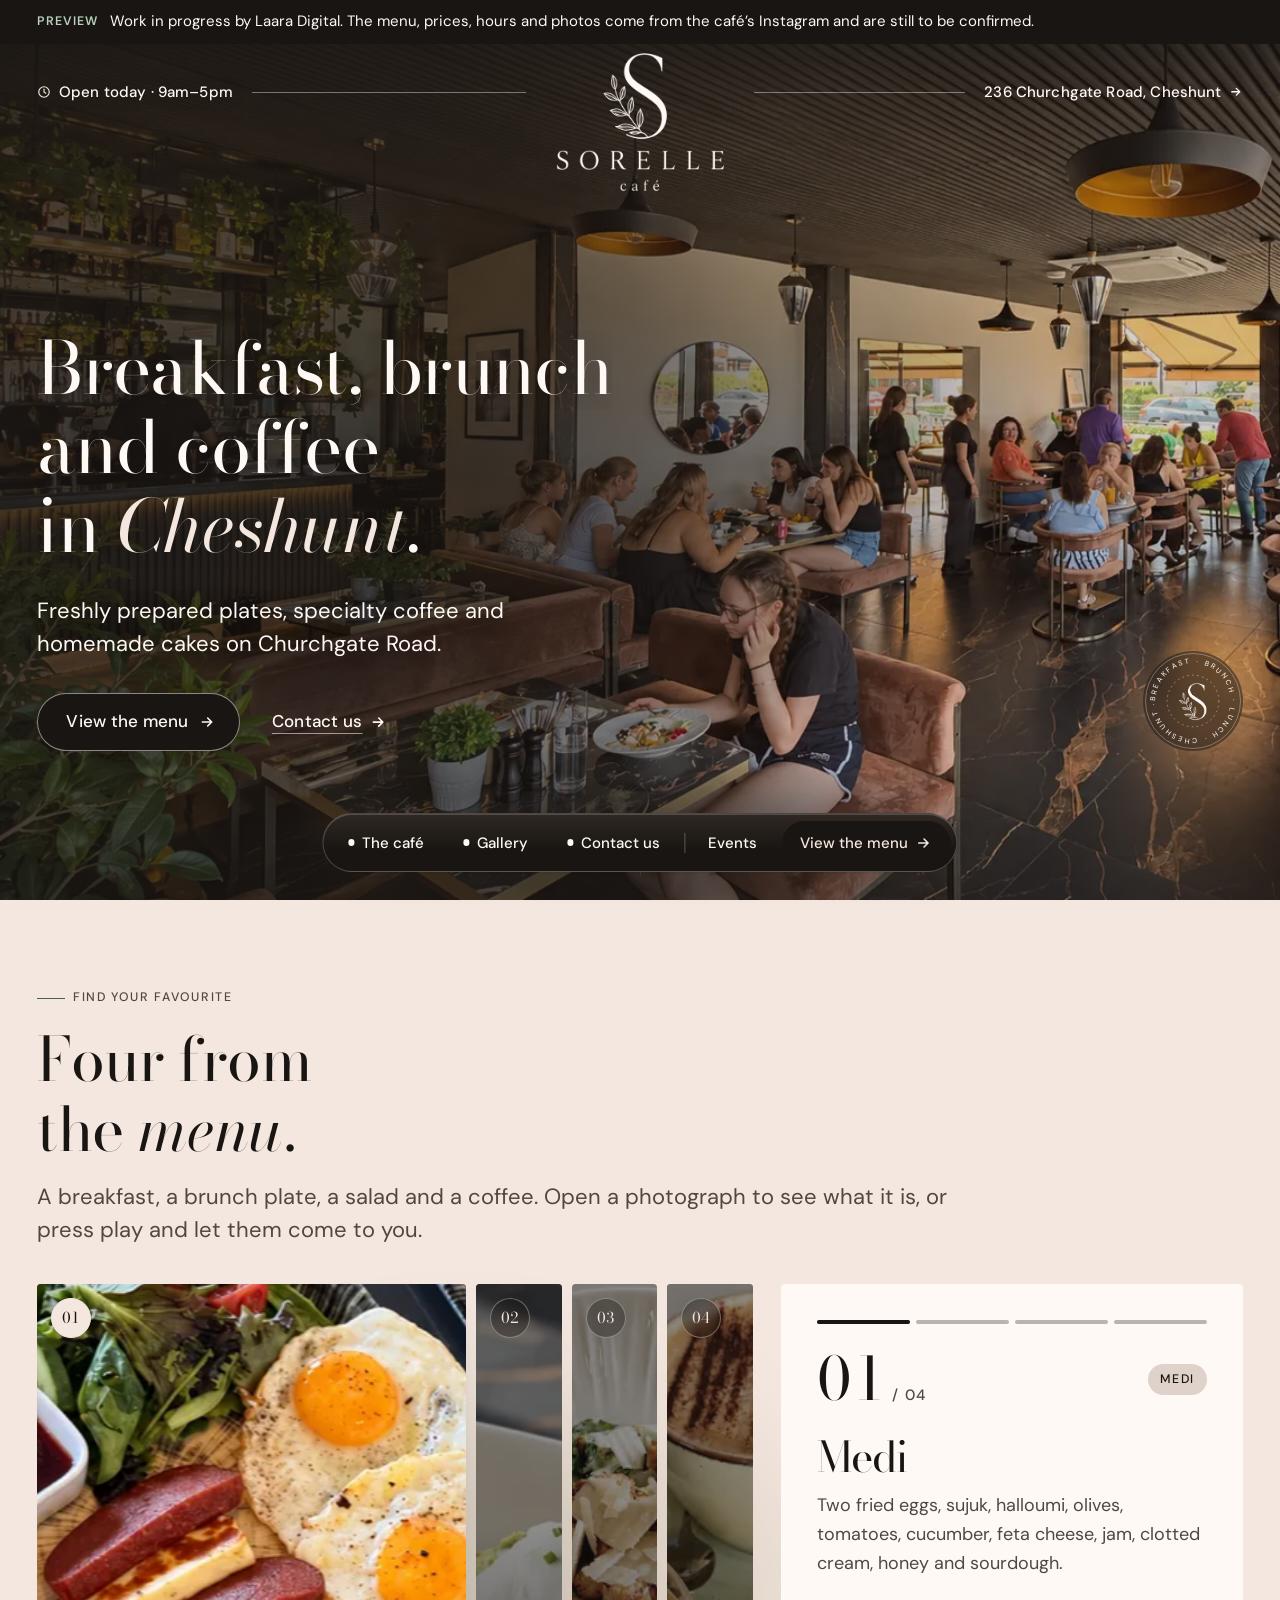
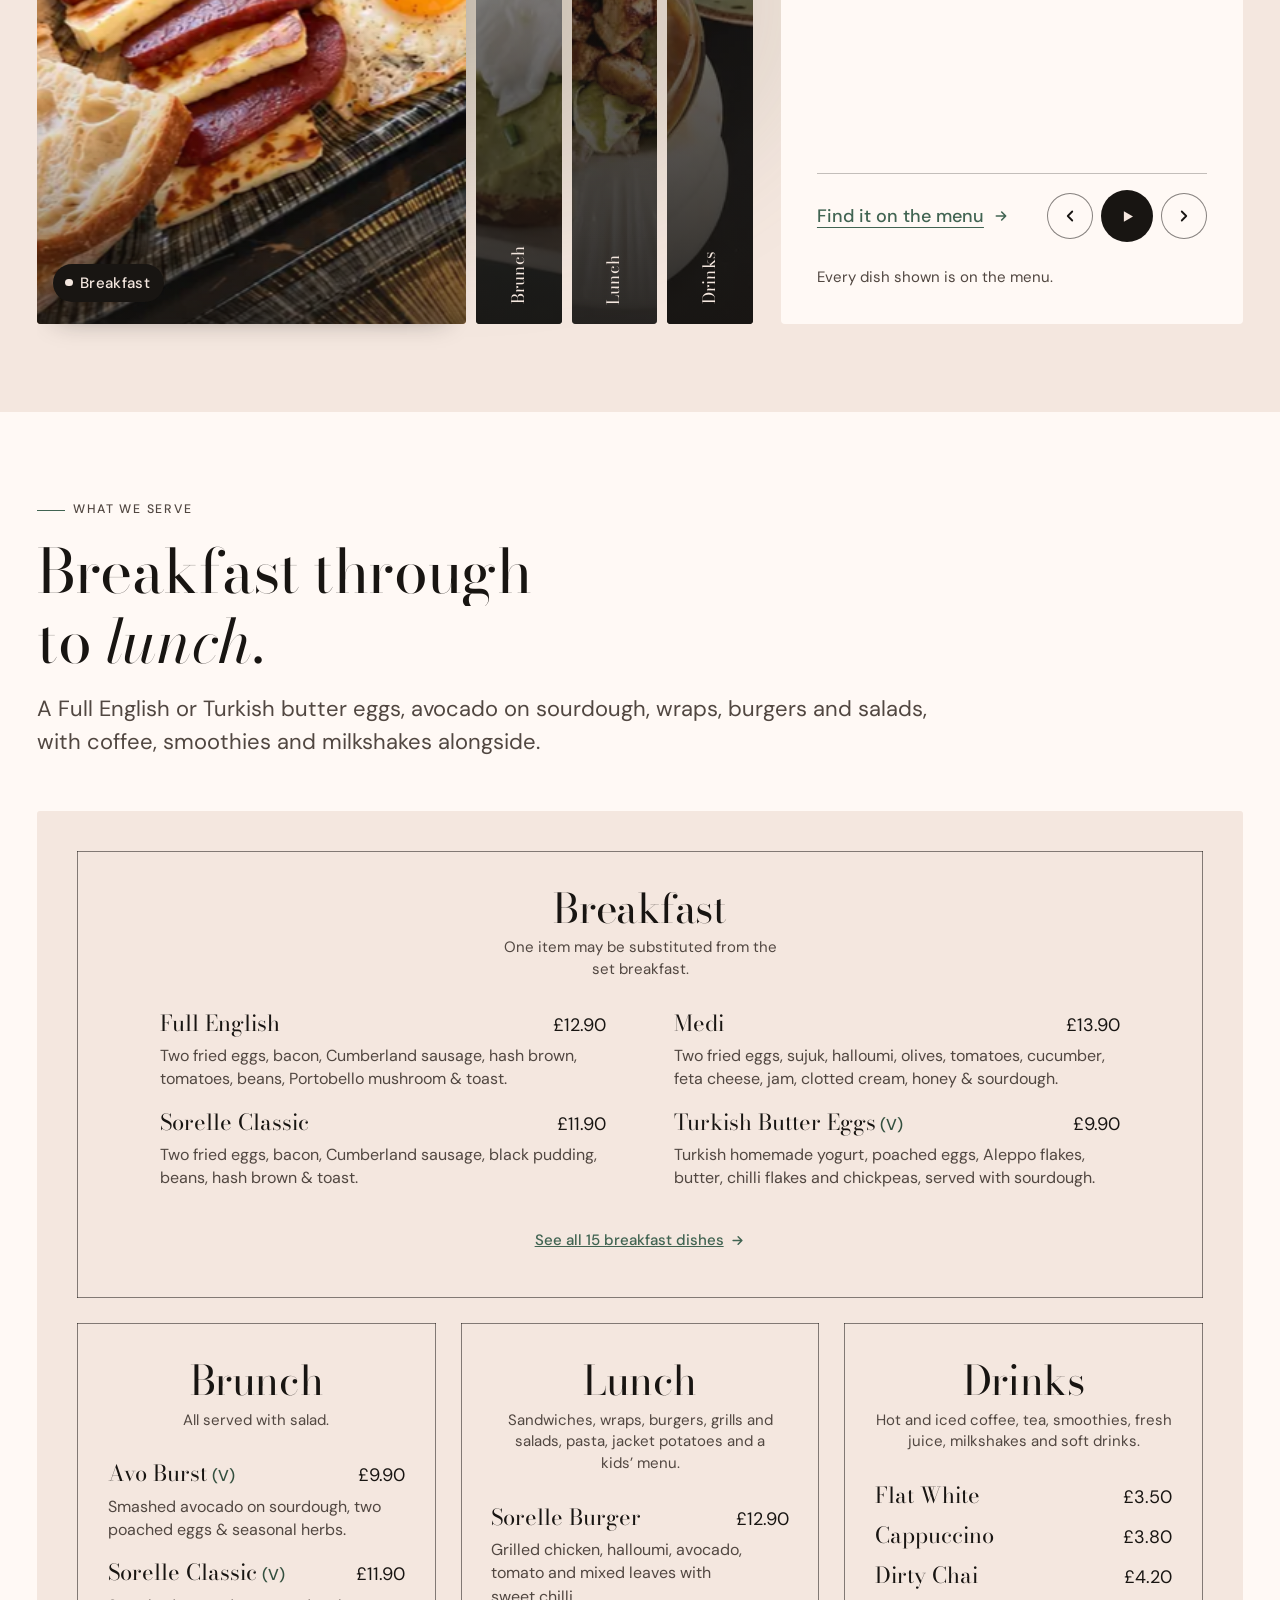
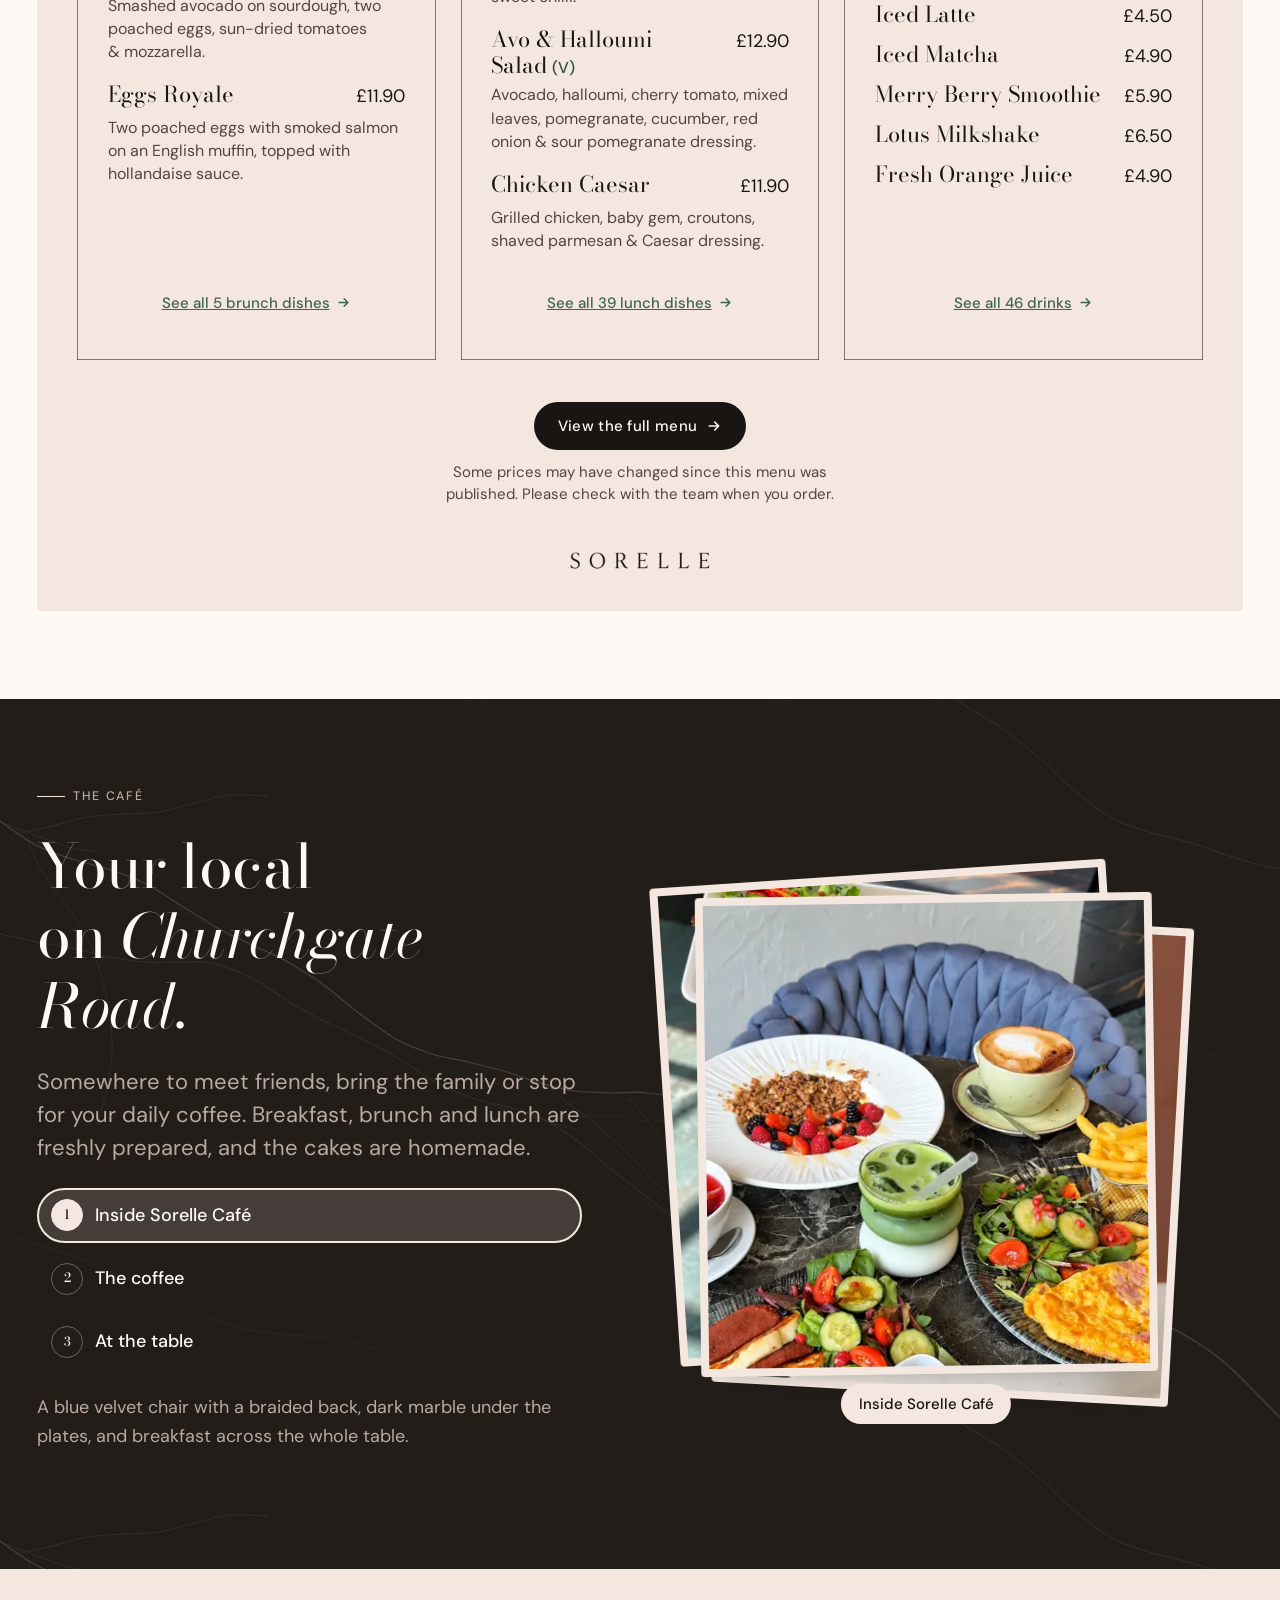
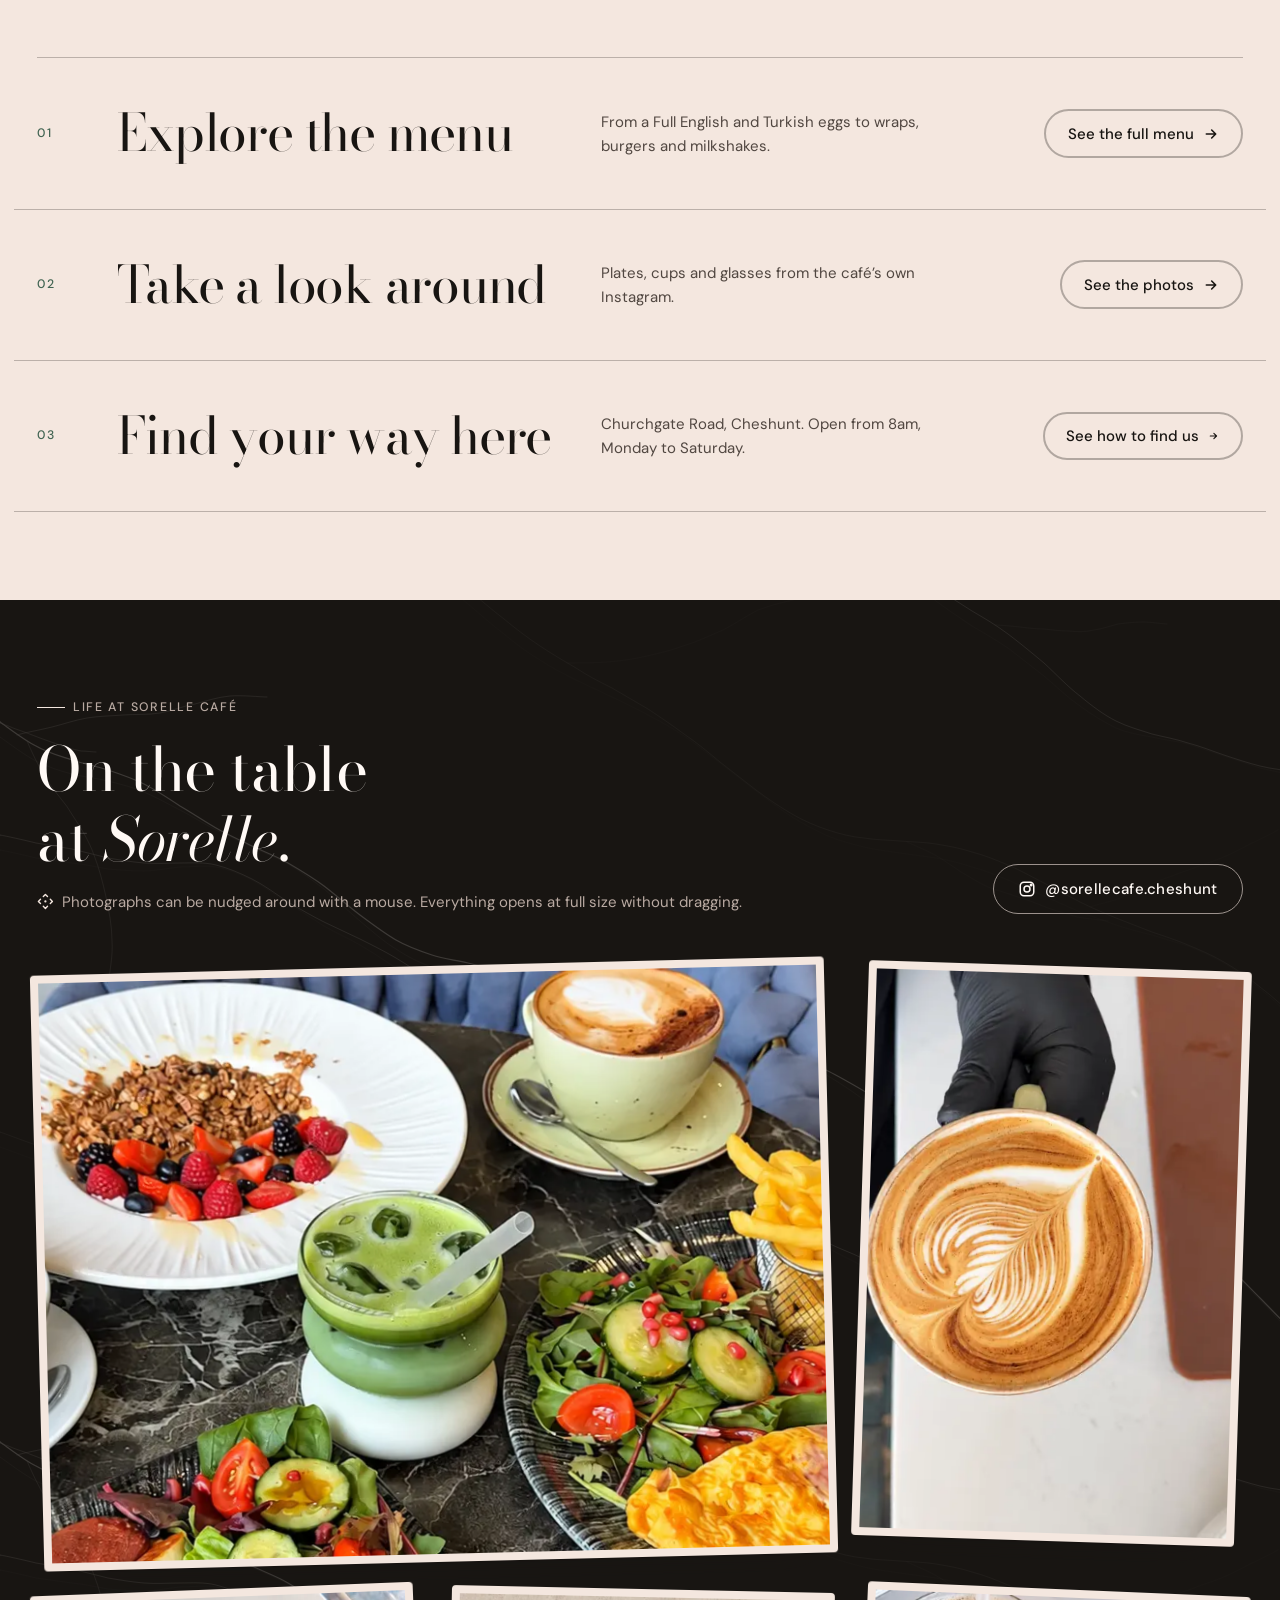
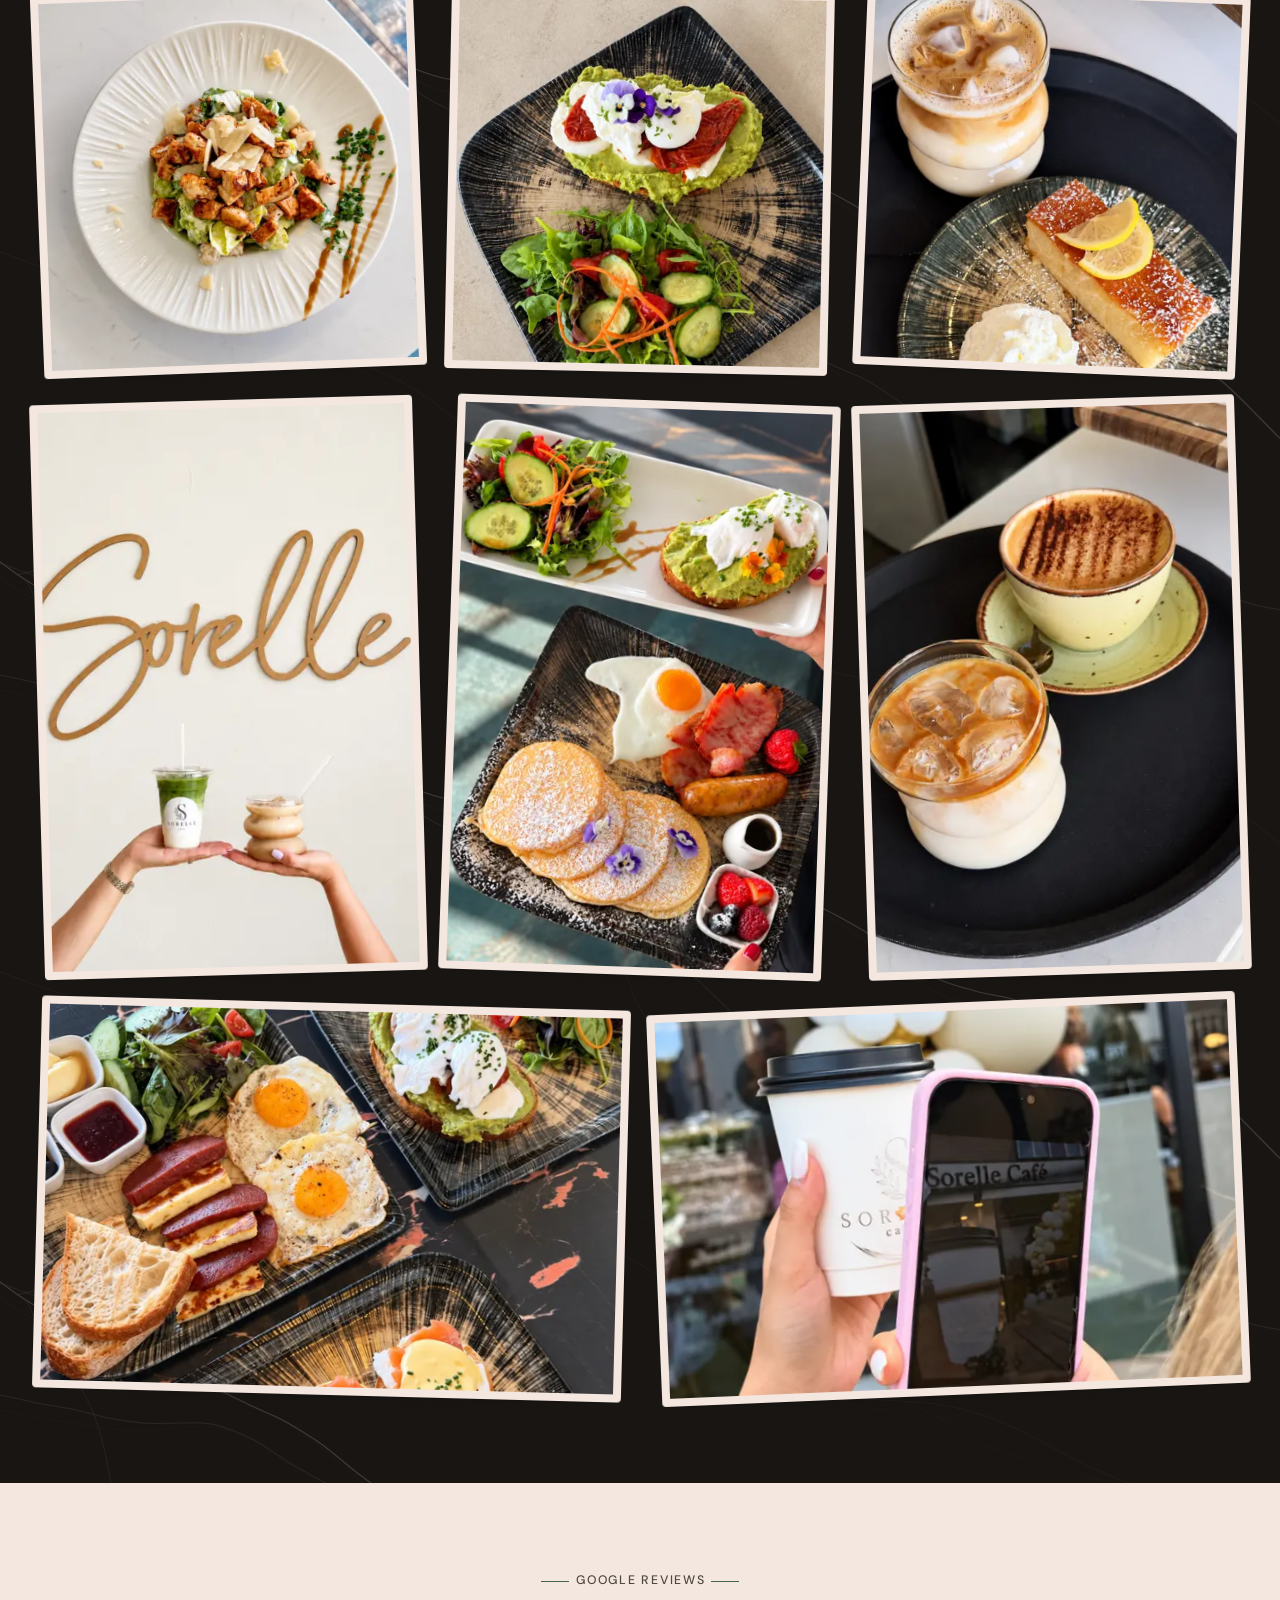
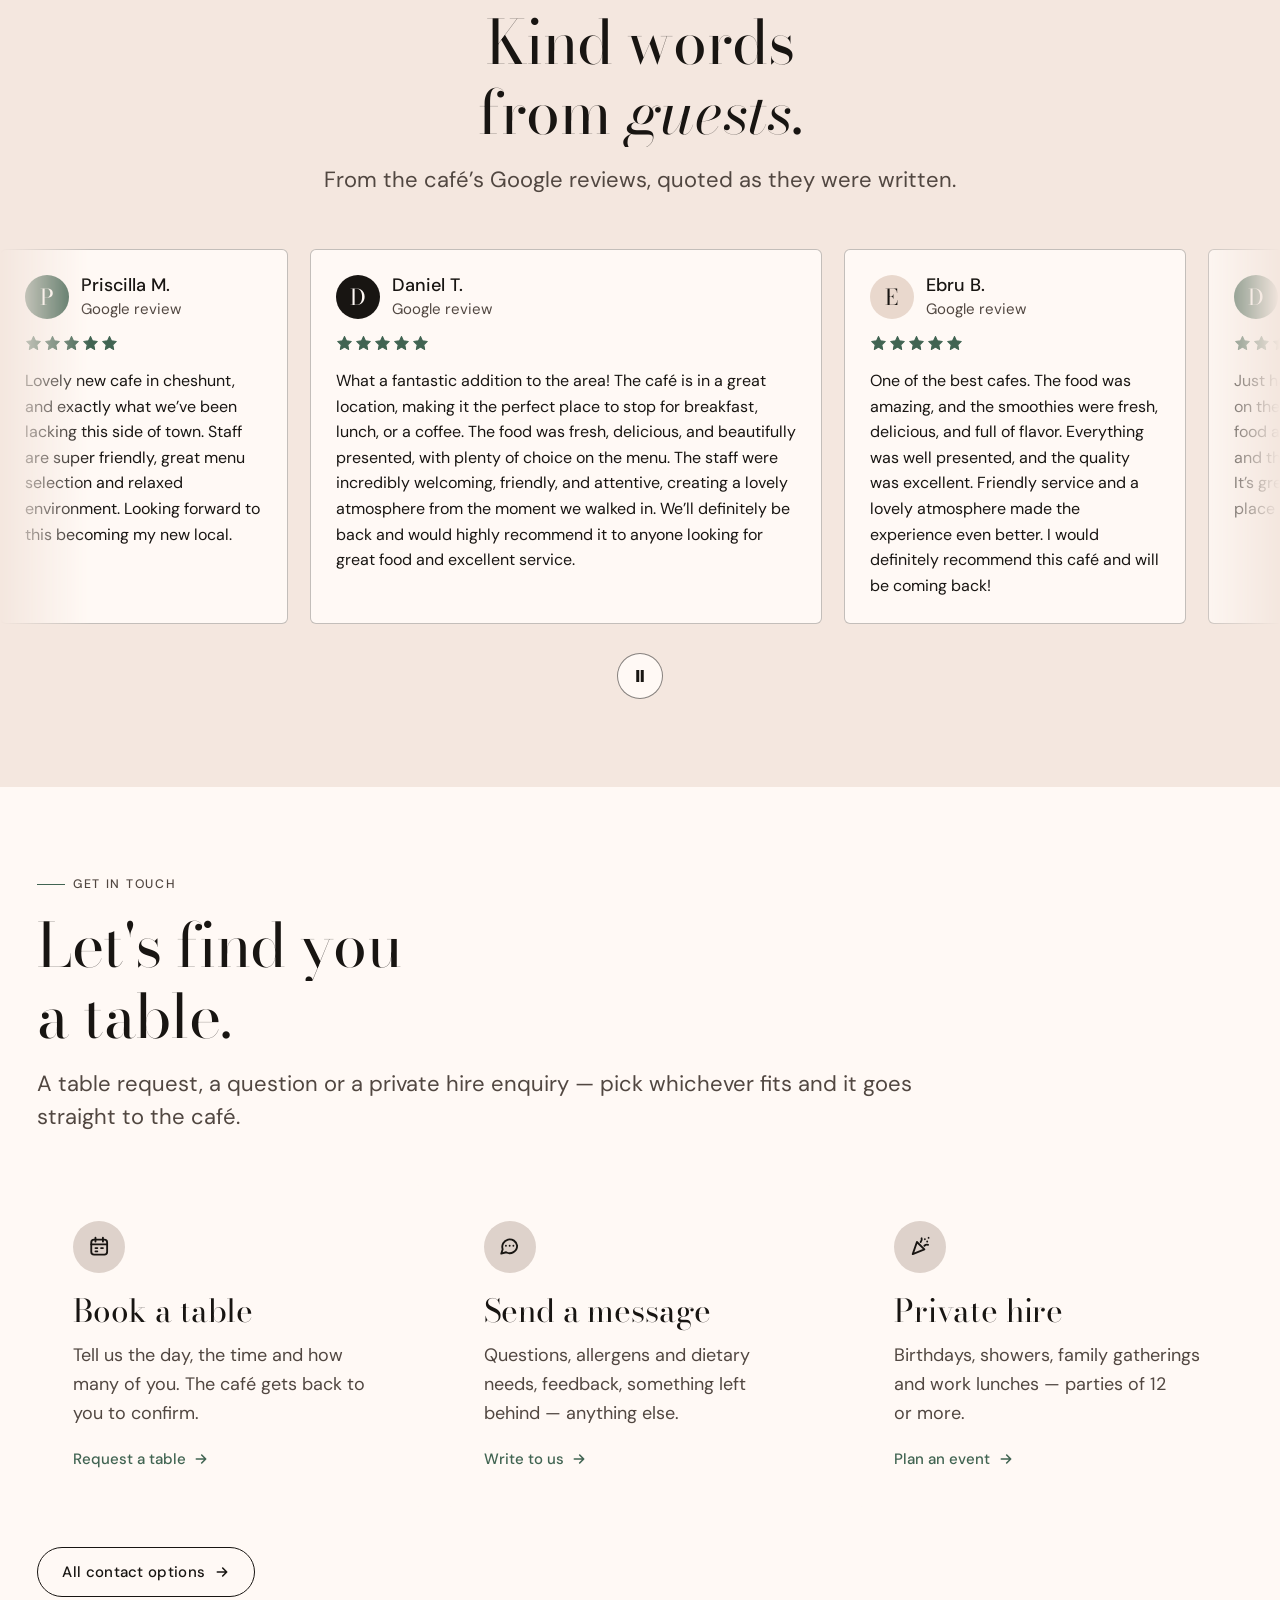
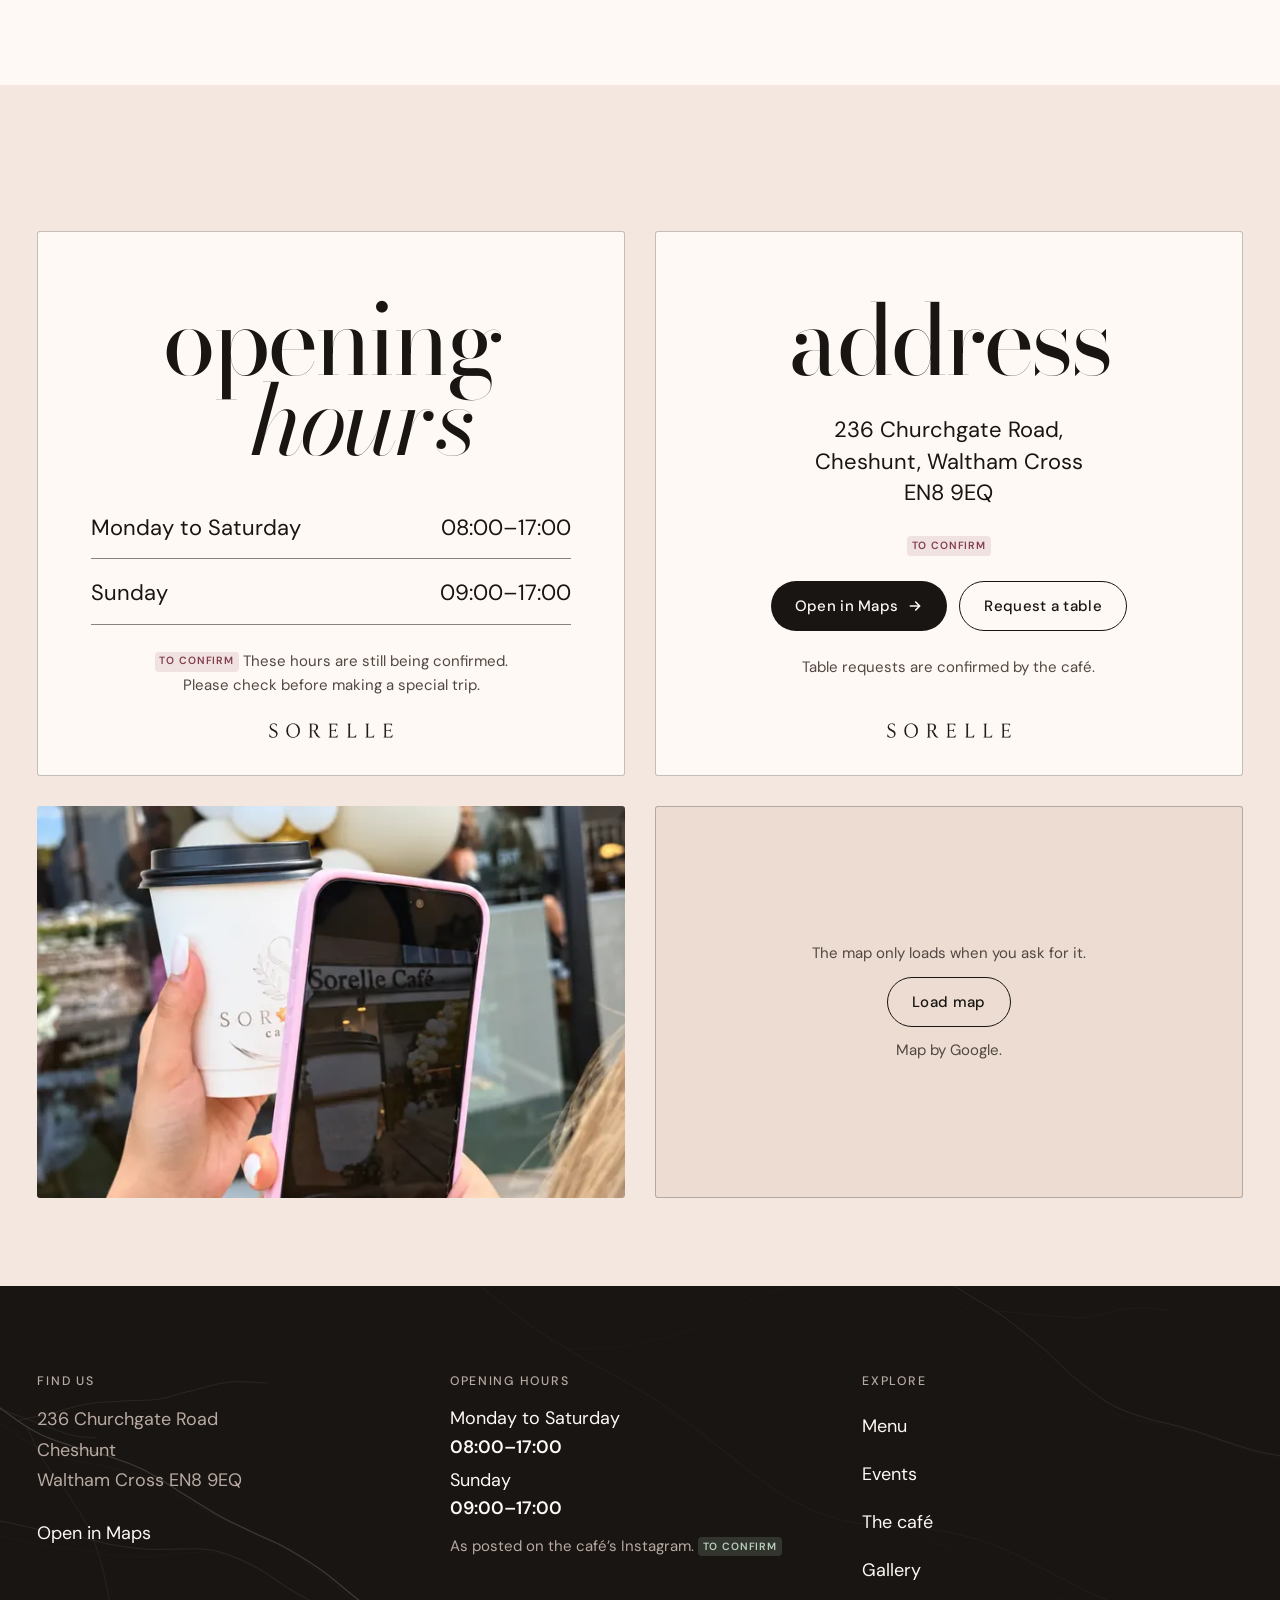
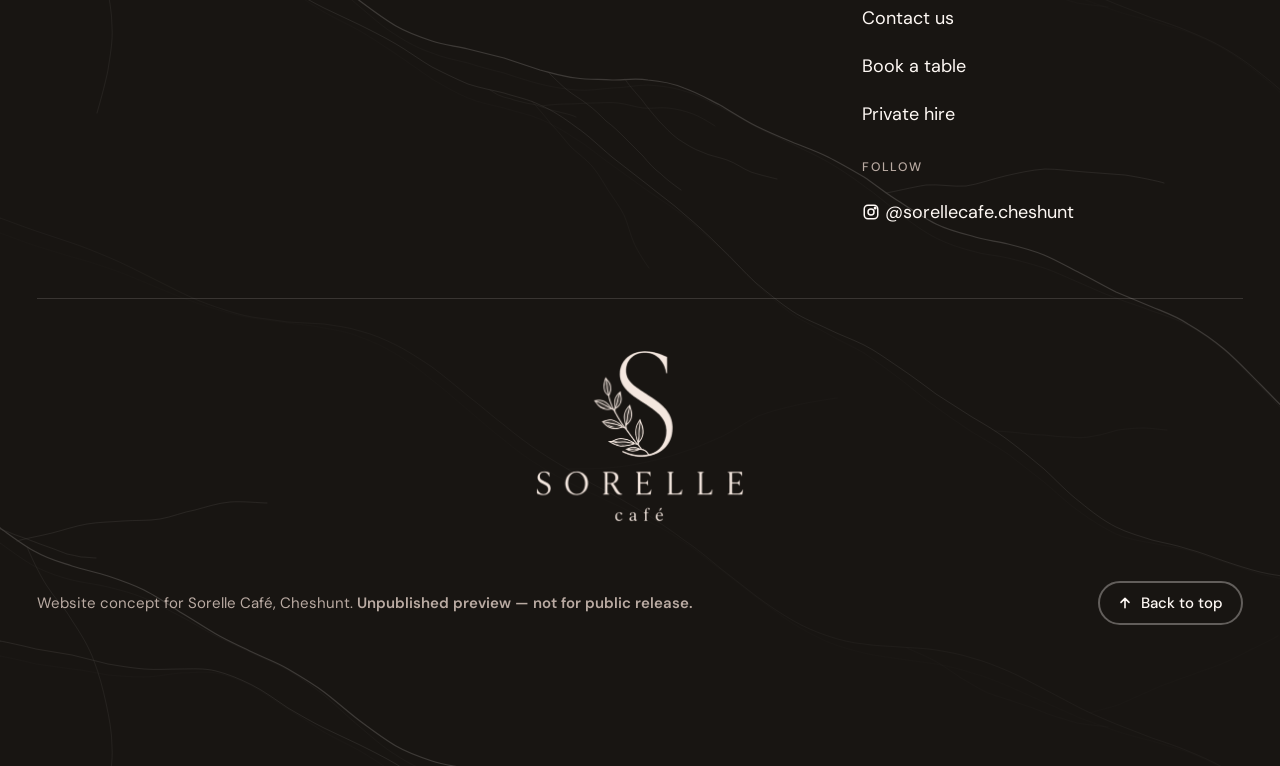
==== index.html @ 369b70c3 "Sorelle Café preview build Built from Sorellecafe@383b197.  Co-Authored-By: Claude Opus 5.5 <noreply" ====
<!doctype html>
<html lang="en-GB">
<head>
<meta charset="utf-8">
<meta name="viewport" content="width=device-width, initial-scale=1, viewport-fit=cover">
<title>Sorelle Café — breakfast, brunch and coffee in Cheshunt</title>
<meta name="description" content="Sorelle Café on Churchgate Road, Cheshunt: freshly prepared breakfast, brunch and lunch, specialty coffee and homemade cakes. Menu, opening hours and directions.">

<!-- Unpublished client concept. This must be reviewed deliberately before any
     real launch: remove the noindex and set STATUS.isPreview to false. -->
<meta name="robots" content="noindex, nofollow">

<meta property="og:type" content="website">
<meta property="og:site_name" content="Sorelle Café">
<meta property="og:title" content="Sorelle Café — breakfast, brunch and coffee in Cheshunt">
<meta property="og:description" content="Sorelle Café on Churchgate Road, Cheshunt: freshly prepared breakfast, brunch and lunch, specialty coffee and homemade cakes. Menu, opening hours and directions.">
<meta property="og:url" content="https://laaradigital.co.uk/sorellecafe-demo/">
<meta property="og:image" content="https://laaradigital.co.uk/sorellecafe-demo/media/plates-marble-share-1089.jpg">
<meta property="og:image:width" content="1089">
<meta property="og:image:height" content="572">
<meta property="og:image:alt" content="Brunch on a dark marble table, seen from above: smashed avocado on toast with poached eggs, and two fried eggs with sujuk, grilled halloumi and salad.">
<meta name="twitter:card" content="summary_large_image">
<meta name="theme-color" content="#181512">

<link rel="icon" href="favicon.png" type="image/png" sizes="32x32">
<link rel="apple-touch-icon" href="apple-touch-icon.png">

<link rel="preload" as="font" type="font/woff2" href="fonts/bodoni-moda-latin.woff2" crossorigin>
<link rel="preload" as="font" type="font/woff2" href="fonts/dm-sans-latin.woff2" crossorigin>
<link rel="preload" as="image" type="image/webp" media="(min-aspect-ratio: 801/1000)" imagesrcset="media/placeholder-interior-cover-640.webp 640w, media/placeholder-interior-cover-960.webp 960w, media/placeholder-interior-cover-1140.webp 1140w" imagesizes="100vw" fetchpriority="high">
<link rel="preload" as="image" type="image/webp" media="(max-aspect-ratio: 4/5)" imagesrcset="media/placeholder-interior-tall-480.webp 480w, media/placeholder-interior-tall-640.webp 640w" imagesizes="100vw" fetchpriority="high">
<link rel="stylesheet" href="styles/tokens.css">
<link rel="stylesheet" href="styles/base.css">
<link rel="stylesheet" href="styles/components.css">
<link rel="stylesheet" href="styles/sections.css">
<link rel="stylesheet" href="styles/contact.css">
<link rel="stylesheet" href="styles/motion.css">
</head>
<!-- data-header-mode="over" opts this page into the transparent-header-over-
     the-hero treatment. Only the homepage has a dark section at the top, so
     only the homepage sets it; the menu page keeps the solid cream bar. -->
<body data-header-mode="over">
<a class="skip-link" href="#main">Skip to content</a>
<div class="preview-bar">
  <div class="shell">
    <b>Preview</b>
    <p>Work in progress by Laara Digital. The menu, prices, hours and photos come from the café’s Instagram and are still to be confirmed.</p>
  </div>
</div>
<span class="header-sentinel" id="header-sentinel" aria-hidden="true"></span>
<header class="site-header" id="site-header">
  <span class="header-progress" id="header-progress" aria-hidden="true"></span>
  <div class="shell header-bar">
    <div class="header-side header-side-start">
      <p class="header-hours" id="header-hours" data-hours="[[[1,2,3,4,5,6],&quot;8am&quot;,&quot;5pm&quot;],[[0],&quot;9am&quot;,&quot;5pm&quot;]]">
        <svg class="icon-clock" viewBox="0 0 24 24" fill="none" stroke="currentColor" stroke-width="2" stroke-linecap="round" stroke-linejoin="round" aria-hidden="true" width="14" height="14"><circle cx="12" cy="12" r="9"/><path d="M12 7v5l3 2"/></svg><span data-hours-text><span class="hours-lead">Open daily · </span>until 5pm</span>
      </p>
      <span class="header-rule" aria-hidden="true"></span>
    </div>
    <a class="wordmark" href="index.html"><span class="logo logo-full" aria-hidden="true"></span><span class="visually-hidden">Sorelle Café</span></a>
    <div class="header-side header-side-end">
      <span class="header-rule" aria-hidden="true"></span>
      <a class="header-place" href="#visit">
        <span>236 Churchgate Road, Cheshunt</span><svg class="arrow" viewBox="0 0 24 24" fill="none" stroke="currentColor" stroke-width="2.4" stroke-linecap="round" stroke-linejoin="round" aria-hidden="true" width="16" height="16"><path d="M5 12h13M13 6l6 6-6 6"/></svg>
      </a>
      <button class="menu-toggle" type="button" id="menu-toggle"
              aria-expanded="false" aria-controls="nav-panel">
        <span class="bars" aria-hidden="true"><i></i><i></i><i></i></span>
        <span class="label">Explore</span>
      </button>
    </div>
  </div>
</header>

<div class="nav-panel u-dark" id="nav-panel" role="dialog" aria-modal="true"
     aria-label="Site navigation" hidden>
  <div class="nav-panel-head">
    <a class="wordmark" href="index.html"><span class="logo logo-wordmark" aria-hidden="true"></span><span class="visually-hidden">Sorelle Café</span></a>
    <button class="nav-panel-close" type="button" id="nav-close" aria-label="Close navigation">
      <svg viewBox="0 0 24 24" fill="none" stroke="currentColor" stroke-width="2.4" stroke-linecap="round" aria-hidden="true"><path d="M6 6l12 12M18 6L6 18"/></svg>
    </button>
  </div>
  <nav aria-label="Main">
    <div class="nav-panel-links">
        <a href="menu.html">
          Menu<span aria-hidden="true">01</span>
        </a>
        <a href="events.html">
          Events<span aria-hidden="true">02</span>
        </a>
        <a href="#the-cafe" data-nav-section="the-cafe">
          The café<span aria-hidden="true">03</span>
        </a>
        <a href="#gallery" data-nav-section="gallery">
          Gallery<span aria-hidden="true">04</span>
        </a>
        <a href="#contact-us" data-nav-section="contact-us">
          Contact us<span aria-hidden="true">05</span>
        </a>
    </div>
  </nav>
  <div class="nav-panel-foot">
    <div class="row">
      <a class="btn" href="contact.html#book" data-contact-open="book">Book a table</a>
      
      <a class="btn btn-secondary" href="https://www.google.com/maps/search/?api=1&amp;query=Sorelle%20Caf%C3%A9%2C%20236%20Churchgate%20Road%2C%20Cheshunt%2C%20Waltham%20Cross%20EN8%209EQ"
         target="_blank" rel="noopener">Directions</a>
    </div>
    <address>
      236 Churchgate Road<br>
      Cheshunt, Waltham Cross EN8 9EQ
    </address>
  </div>
</div>

<main id="main">
<section class="hero on-dark" id="top" aria-labelledby="hero-title">
  <div class="hero-media">
    <picture class="hero-photo">
      <source media="(max-aspect-ratio: 4/5)" type="image/webp" srcset="media/placeholder-interior-tall-480.webp 480w, media/placeholder-interior-tall-640.webp 640w" sizes="100vw">
      <source media="(max-aspect-ratio: 4/5)" srcset="media/placeholder-interior-tall-480.jpg 480w, media/placeholder-interior-tall-640.jpg 640w" sizes="100vw">
      <source type="image/webp" srcset="media/placeholder-interior-cover-640.webp 640w, media/placeholder-interior-cover-960.webp 960w, media/placeholder-interior-cover-1140.webp 1140w" sizes="100vw">
      <img src="media/placeholder-interior-cover-1140.jpg" srcset="media/placeholder-interior-cover-640.jpg 640w, media/placeholder-interior-cover-960.jpg 960w, media/placeholder-interior-cover-1140.jpg 1140w" sizes="100vw"
           width="1140" height="814" alt="Placeholder photograph, not of Sorelle Café: a busy café-bar terrace with dark marble-look tables, a stocked bar and hanging plants, standing in for the café’s own interior photo until one is supplied."
           loading="eager" fetchpriority="high" decoding="async">
    </picture>
  </div>
  <div class="hero-veil" aria-hidden="true"></div>

  <div class="shell hero-inner">
    <div class="hero-copy">
      <h1 id="hero-title">
        <span class="line" style="--i:0"><span>Breakfast, brunch</span></span>
        <span class="line" style="--i:1"><span>and coffee</span></span>
        <span class="line" style="--i:2"><span>in <em>Cheshunt</em>.</span></span>
      </h1>
      <p class="hero-lead">
        Freshly prepared plates, specialty coffee and homemade cakes on Churchgate Road.
      </p>
      <div class="hero-actions">
        <a class="btn hero-cta" href="menu.html">View the menu <svg class="arrow" viewBox="0 0 24 24" fill="none" stroke="currentColor" stroke-width="2.4" stroke-linecap="round" stroke-linejoin="round" aria-hidden="true" width="16" height="16"><path d="M5 12h13M13 6l6 6-6 6"/></svg></a>
        <a class="hero-link" href="#contact-us">Contact us <svg class="arrow" viewBox="0 0 24 24" fill="none" stroke="currentColor" stroke-width="2.4" stroke-linecap="round" stroke-linejoin="round" aria-hidden="true" width="16" height="16"><path d="M5 12h13M13 6l6 6-6 6"/></svg></a>
        <!-- Tablets only: there, the header has no room for the
             address, so this is the first viewport's single location link.
             Hidden on phones and desktops by components.css. -->
        <a class="hero-link hero-findus" href="#visit">Find us <svg class="arrow" viewBox="0 0 24 24" fill="none" stroke="currentColor" stroke-width="2.4" stroke-linecap="round" stroke-linejoin="round" aria-hidden="true" width="16" height="16"><path d="M5 12h13M13 6l6 6-6 6"/></svg></a>
      </div>
    </div>

    <div class="hero-aside">
      <div class="hero-stamp" aria-hidden="true">
      <svg viewBox="0 0 120 120" focusable="false">
        <defs>
          <path id="hero-stamp-path" d="M60,60 m-45,0 a45,45 0 1,1 90,0 a45,45 0 1,1 -90,0"></path>
        </defs>
        <circle class="hero-stamp-edge" cx="60" cy="60" r="57"></circle>
        <g class="hero-stamp-ring">
          <text font-size="8.6" letter-spacing="2.2" font-family="'DM Sans', sans-serif" font-weight="500">
            <textPath href="#hero-stamp-path" startOffset="0" textLength="282">BREAKFAST · BRUNCH · LUNCH · CHESHUNT · </textPath>
          </text>
        </g>
        <circle class="hero-stamp-inner" cx="60" cy="60" r="31"></circle>
      </svg>
      <span class="logo logo-monogram" aria-hidden="true"></span>
    </div>
    </div>
  </div>

  <a class="hero-cue" href="#favourites">
    <span>Scroll down to see more</span>
    <span class="hero-cue-line" aria-hidden="true"><span class="hero-cue-dot"></span></span>
  </a>
</section>
<section class="section motif motif-dark" id="favourites"
         aria-labelledby="favourites-h">
  <div class="shell">
    <div class="section-head" data-reveal="left">
      <p class="eyebrow">Find your favourite</p>
      <h2 id="favourites-h" data-lines>
        <span class="line"><span>Four from</span></span>
        <span class="line"><span>the <em>menu</em>.</span></span>
      </h2>
      <p class="lead muted prose">
        A breakfast, a brunch plate, a salad and a coffee. Open a photograph to see what it is, or press play and let them come to you.
      </p>
    </div>

    <div class="fav" data-showcase data-reveal="scale">
      <div class="fav-wash" data-stage-wash aria-hidden="true"
           style="--wash:#947051"></div>

      <div class="fav-rail" role="tablist" aria-label="Choose a dish" data-fav-rail>
        <button class="fav-slat" type="button" role="tab" id="sc-tab-medi"
                aria-selected="true" aria-controls="sc-readout" data-showcase-index="0"
                tabindex="0" style="--ph:#947051">
          <picture class="src"><source type="image/webp" srcset="media/breakfast-medi-square-300.webp 300w, media/breakfast-medi-square-480.webp 480w, media/breakfast-medi-square-640.webp 640w, media/breakfast-medi-square-700.webp 700w" sizes="(min-width: 64rem) 30rem, (min-width: 40rem) 60vw, 92vw"><img data-showcase-layer="0" src="media/breakfast-medi-square-480.jpg" srcset="media/breakfast-medi-square-300.jpg 300w, media/breakfast-medi-square-480.jpg 480w, media/breakfast-medi-square-640.jpg 640w, media/breakfast-medi-square-700.jpg 700w" sizes="(min-width: 64rem) 30rem, (min-width: 40rem) 60vw, 92vw"
     width="700" height="700" alt="" loading="lazy"
     decoding="async" class="is-shown"></picture>
          <span class="fav-shade" aria-hidden="true"></span>
          <span class="fav-glare" aria-hidden="true"></span>
          <span class="fav-num" aria-hidden="true">01</span>
          <span class="fav-side" aria-hidden="true">Breakfast</span>
          <span class="fav-tag">Breakfast</span><span class="visually-hidden">: Medi</span>
          <span class="fav-bar" aria-hidden="true"><i></i></span>
        </button>
        <button class="fav-slat" type="button" role="tab" id="sc-tab-avo-burst"
                aria-selected="false" aria-controls="sc-readout" data-showcase-index="1"
                tabindex="-1" style="--ph:#948764">
          <picture class="src"><source type="image/webp" srcset="media/brunch-avo-burst-square-300.webp 300w, media/brunch-avo-burst-square-480.webp 480w, media/brunch-avo-burst-square-600.webp 600w" sizes="(min-width: 64rem) 30rem, (min-width: 40rem) 60vw, 92vw"><img data-showcase-layer="1" src="media/brunch-avo-burst-square-480.jpg" srcset="media/brunch-avo-burst-square-300.jpg 300w, media/brunch-avo-burst-square-480.jpg 480w, media/brunch-avo-burst-square-600.jpg 600w" sizes="(min-width: 64rem) 30rem, (min-width: 40rem) 60vw, 92vw"
     width="600" height="600" alt="" loading="lazy"
     decoding="async"></picture>
          <span class="fav-shade" aria-hidden="true"></span>
          <span class="fav-glare" aria-hidden="true"></span>
          <span class="fav-num" aria-hidden="true">02</span>
          <span class="fav-side" aria-hidden="true">Brunch</span>
          <span class="fav-tag">Brunch</span><span class="visually-hidden">: Avo Burst</span>
          <span class="fav-bar" aria-hidden="true"><i></i></span>
        </button>
        <button class="fav-slat" type="button" role="tab" id="sc-tab-chicken-caesar"
                aria-selected="false" aria-controls="sc-readout" data-showcase-index="2"
                tabindex="-1" style="--ph:#c4b49d">
          <picture class="src"><source type="image/webp" srcset="media/lunch-chicken-caesar-square-300.webp 300w, media/lunch-chicken-caesar-square-480.webp 480w, media/lunch-chicken-caesar-square-640.webp 640w, media/lunch-chicken-caesar-square-1197.webp 1197w" sizes="(min-width: 64rem) 30rem, (min-width: 40rem) 60vw, 92vw"><img data-showcase-layer="2" src="media/lunch-chicken-caesar-square-480.jpg" srcset="media/lunch-chicken-caesar-square-300.jpg 300w, media/lunch-chicken-caesar-square-480.jpg 480w, media/lunch-chicken-caesar-square-640.jpg 640w, media/lunch-chicken-caesar-square-1197.jpg 1197w" sizes="(min-width: 64rem) 30rem, (min-width: 40rem) 60vw, 92vw"
     width="1197" height="1197" alt="" loading="lazy"
     decoding="async"></picture>
          <span class="fav-shade" aria-hidden="true"></span>
          <span class="fav-glare" aria-hidden="true"></span>
          <span class="fav-num" aria-hidden="true">03</span>
          <span class="fav-side" aria-hidden="true">Lunch</span>
          <span class="fav-tag">Lunch</span><span class="visually-hidden">: Chicken Caesar</span>
          <span class="fav-bar" aria-hidden="true"><i></i></span>
        </button>
        <button class="fav-slat" type="button" role="tab" id="sc-tab-cappuccino"
                aria-selected="false" aria-controls="sc-readout" data-showcase-index="3"
                tabindex="-1" style="--ph:#746453">
          <picture class="src"><source type="image/webp" srcset="media/coffee-tray-square-300.webp 300w, media/coffee-tray-square-480.webp 480w, media/coffee-tray-square-640.webp 640w, media/coffee-tray-square-1074.webp 1074w" sizes="(min-width: 64rem) 30rem, (min-width: 40rem) 60vw, 92vw"><img data-showcase-layer="3" src="media/coffee-tray-square-480.jpg" srcset="media/coffee-tray-square-300.jpg 300w, media/coffee-tray-square-480.jpg 480w, media/coffee-tray-square-640.jpg 640w, media/coffee-tray-square-1074.jpg 1074w" sizes="(min-width: 64rem) 30rem, (min-width: 40rem) 60vw, 92vw"
     width="1074" height="1074" alt="" loading="lazy"
     decoding="async"></picture>
          <span class="fav-shade" aria-hidden="true"></span>
          <span class="fav-glare" aria-hidden="true"></span>
          <span class="fav-num" aria-hidden="true">04</span>
          <span class="fav-side" aria-hidden="true">Drinks</span>
          <span class="fav-tag">Drinks</span><span class="visually-hidden">: Cappuccino</span>
          <span class="fav-bar" aria-hidden="true"><i></i></span>
        </button>
      </div>

      <div class="fav-card">
        <div class="fav-segments" aria-hidden="true"><span class="fav-seg is-current" data-fav-seg="0"><i></i></span><span class="fav-seg" data-fav-seg="1"><i></i></span><span class="fav-seg" data-fav-seg="2"><i></i></span><span class="fav-seg" data-fav-seg="3"><i></i></span></div>

        <div class="fav-meta">
          <p class="fav-count" aria-hidden="true">
            <span class="fav-count-now" data-fav-roll><span data-sc-count>01</span></span>
            <span class="of">/ 04</span>
          </p>
          <p class="fav-menu-name swap" data-sc-menuname>MEDI</p>
        </div>

        <div class="fav-readout" id="sc-readout" role="tabpanel"
             aria-live="polite" tabindex="0"
             aria-labelledby="sc-tab-medi">
          <h3 class="fav-title swap" style="--i:1" data-sc-title>Medi</h3>
          <p class="fav-text muted swap" style="--i:2" data-sc-text>Two fried eggs, sujuk, halloumi, olives, tomatoes, cucumber, feta cheese, jam, clotted cream, honey and sourdough.</p>
          <p class="visually-hidden" data-sc-alt>Two fried eggs, slices of sujuk and grilled halloumi, sourdough and a side salad, with a small pot of jam, on a dark plate.</p>
        </div>

        <div class="fav-actions">
          <a class="fav-link swap" style="--i:3" href="menu.html#breakfast--medi" data-sc-link>
            Find it on the menu <svg class="arrow" viewBox="0 0 24 24" fill="none" stroke="currentColor" stroke-width="2.4" stroke-linecap="round" stroke-linejoin="round" aria-hidden="true" width="16" height="16"><path d="M5 12h13M13 6l6 6-6 6"/></svg>
          </a>
          <div class="fav-controls">
            <button class="icon-btn" type="button" data-showcase-prev aria-label="Previous dish"><svg viewBox="0 0 24 24" fill="none" stroke="currentColor" stroke-width="2.4" stroke-linecap="round" stroke-linejoin="round" aria-hidden="true"><path d="M15 6l-6 6 6 6"/></svg></button>
            <button class="fav-play" type="button" data-showcase-play aria-pressed="false">
              <svg class="fav-play-ring" viewBox="0 0 60 60" aria-hidden="true" focusable="false"><circle cx="30" cy="30" r="26"></circle></svg>
              <span data-play-icon><svg viewBox="0 0 24 24" fill="currentColor" aria-hidden="true"><path d="M7 4.5v15l13-7.5z"/></svg></span>
              <span class="visually-hidden" data-play-label>Play showcase</span>
            </button>
            <button class="icon-btn" type="button" data-showcase-next aria-label="Next dish"><svg viewBox="0 0 24 24" fill="none" stroke="currentColor" stroke-width="2.4" stroke-linecap="round" stroke-linejoin="round" aria-hidden="true"><path d="M9 6l6 6-6 6"/></svg></button>
          </div>
        </div>

        <p class="fav-note small muted">Every dish shown is on the menu.</p>
      </div>

      <div class="fav-cursor" data-fav-cursor aria-hidden="true">Open</div>
    </div>

    <ul class="visually-hidden" data-showcase-static>
      <li>
        <h3>Medi</h3>
        <p class="muted small">Two fried eggs, sujuk, halloumi, olives, tomatoes, cucumber, feta cheese, jam, clotted cream, honey and sourdough.</p>
      </li>
      <li>
        <h3>Avo Burst</h3>
        <p class="muted small">Smashed avocado on sourdough, two poached eggs and seasonal herbs, served with salad.</p>
      </li>
      <li>
        <h3>Chicken Caesar</h3>
        <p class="muted small">Grilled chicken, baby gem, croutons, shaved parmesan and Caesar dressing.</p>
      </li>
      <li>
        <h3>Cappuccino</h3>
        <p class="muted small">One of fourteen hot drinks, from espresso and cortado to dirty chai and matcha latte. Iced lattes, mochas and matcha are on the menu too.</p>
      </li>
    </ul>
  </div>
</section>
<section class="section section-band" id="menu-preview" aria-labelledby="menu-preview-h">
  <div class="shell">
    <div class="section-head" data-reveal="drop">
      <p class="eyebrow">What we serve</p>
      <h2 id="menu-preview-h" data-lines>
        <span class="line"><span>Breakfast through</span></span>
        <span class="line"><span>to <em>lunch</em>.</span></span>
      </h2>
      <p class="lead muted prose">
        A Full English or Turkish butter eggs, avocado on sourdough, wraps, burgers and salads, with coffee, smoothies and milkshakes alongside.
      </p>
    </div>

    <div class="mc" data-mc>
      <ul class="mc-tabs" role="list" aria-label="Jump to a part of the menu">
        <li><a class="chip" href="#mc-breakfast-card" data-mc-tab><span class="dot" aria-hidden="true"></span>Breakfast</a></li>
        <li><a class="chip" href="#mc-brunch-card" data-mc-tab><span class="dot" aria-hidden="true"></span>Brunch</a></li>
        <li><a class="chip" href="#mc-lunch-card" data-mc-tab><span class="dot" aria-hidden="true"></span>Lunch</a></li>
        <li><a class="chip" href="#mc-drinks-card" data-mc-tab><span class="dot" aria-hidden="true"></span>Drinks</a></li>
      </ul>
      <div class="mc-grid" data-mc-track>
      <article class="mc-box mc-box-wide" id="mc-breakfast-card"
               aria-labelledby="mc-breakfast" data-reveal="fade" data-mc-card
               style="--n:0; view-transition-name: cat-breakfast">
        <h3 class="mc-title" id="mc-breakfast">Breakfast</h3>
        <p class="mc-note">One item may be substituted from the set breakfast.</p>
        <ul class="mc-dishes">
          <li class="mc-dish">
            <p class="mc-line"><span class="mc-name">Full English</span><span class="mc-price">£12.90</span></p>
            <p class="mc-desc">Two fried eggs, bacon, Cumberland sausage, hash brown, tomatoes, beans, Portobello mushroom &amp; toast.</p>
          </li>
          <li class="mc-dish">
            <p class="mc-line"><span class="mc-name">Medi</span><span class="mc-price">£13.90</span></p>
            <p class="mc-desc">Two fried eggs, sujuk, halloumi, olives, tomatoes, cucumber, feta cheese, jam, clotted cream, honey &amp; sourdough.</p>
          </li>
          <li class="mc-dish">
            <p class="mc-line"><span class="mc-name">Sorelle Classic</span><span class="mc-price">£11.90</span></p>
            <p class="mc-desc">Two fried eggs, bacon, Cumberland sausage, black pudding, beans, hash brown &amp; toast.</p>
          </li>
          <li class="mc-dish">
            <p class="mc-line"><span class="mc-name">Turkish Butter Eggs<span class="mc-v" title="Marked vegetarian on the café’s menu"><span aria-hidden="true">(V)</span><span class="visually-hidden">(vegetarian)</span></span></span><span class="mc-price">£9.90</span></p>
            <p class="mc-desc">Turkish homemade yogurt, poached eggs, Aleppo flakes, butter, chilli flakes and chickpeas, served with sourdough.</p>
          </li>
        </ul>
        <a class="mc-go" href="menu.html#breakfast">See all 15 breakfast dishes <svg class="arrow" viewBox="0 0 24 24" fill="none" stroke="currentColor" stroke-width="2.4" stroke-linecap="round" stroke-linejoin="round" aria-hidden="true" width="16" height="16"><path d="M5 12h13M13 6l6 6-6 6"/></svg></a>
      </article>
      <article class="mc-box" id="mc-brunch-card"
               aria-labelledby="mc-brunch" data-reveal="fade" data-mc-card
               style="--n:1; view-transition-name: cat-brunch">
        <h3 class="mc-title" id="mc-brunch">Brunch</h3>
        <p class="mc-note">All served with salad.</p>
        <ul class="mc-dishes">
          <li class="mc-dish">
            <p class="mc-line"><span class="mc-name">Avo Burst<span class="mc-v" title="Marked vegetarian on the café’s menu"><span aria-hidden="true">(V)</span><span class="visually-hidden">(vegetarian)</span></span></span><span class="mc-price">£9.90</span></p>
            <p class="mc-desc">Smashed avocado on sourdough, two poached eggs &amp; seasonal herbs.</p>
          </li>
          <li class="mc-dish">
            <p class="mc-line"><span class="mc-name">Sorelle Classic<span class="mc-v" title="Marked vegetarian on the café’s menu"><span aria-hidden="true">(V)</span><span class="visually-hidden">(vegetarian)</span></span></span><span class="mc-price">£11.90</span></p>
            <p class="mc-desc">Smashed avocado on sourdough, two poached eggs, sun-dried tomatoes &amp; mozzarella.</p>
          </li>
          <li class="mc-dish">
            <p class="mc-line"><span class="mc-name">Eggs Royale</span><span class="mc-price">£11.90</span></p>
            <p class="mc-desc">Two poached eggs with smoked salmon on an English muffin, topped with hollandaise sauce.</p>
          </li>
        </ul>
        <a class="mc-go" href="menu.html#brunch">See all 5 brunch dishes <svg class="arrow" viewBox="0 0 24 24" fill="none" stroke="currentColor" stroke-width="2.4" stroke-linecap="round" stroke-linejoin="round" aria-hidden="true" width="16" height="16"><path d="M5 12h13M13 6l6 6-6 6"/></svg></a>
      </article>
      <article class="mc-box" id="mc-lunch-card"
               aria-labelledby="mc-lunch" data-reveal="fade" data-mc-card
               style="--n:2; view-transition-name: cat-sandwiches">
        <h3 class="mc-title" id="mc-lunch">Lunch</h3>
        <p class="mc-note">Sandwiches, wraps, burgers, grills and salads, pasta, jacket potatoes and a kids’ menu.</p>
        <ul class="mc-dishes">
          <li class="mc-dish">
            <p class="mc-line"><span class="mc-name">Sorelle Burger</span><span class="mc-price">£12.90</span></p>
            <p class="mc-desc">Grilled chicken, halloumi, avocado, tomato and mixed leaves with sweet chilli.</p>
          </li>
          <li class="mc-dish">
            <p class="mc-line"><span class="mc-name">Avo &amp; Halloumi Salad<span class="mc-v" title="Marked vegetarian on the café’s menu"><span aria-hidden="true">(V)</span><span class="visually-hidden">(vegetarian)</span></span></span><span class="mc-price">£12.90</span></p>
            <p class="mc-desc">Avocado, halloumi, cherry tomato, mixed leaves, pomegranate, cucumber, red onion &amp; sour pomegranate dressing.</p>
          </li>
          <li class="mc-dish">
            <p class="mc-line"><span class="mc-name">Chicken Caesar</span><span class="mc-price">£11.90</span></p>
            <p class="mc-desc">Grilled chicken, baby gem, croutons, shaved parmesan &amp; Caesar dressing.</p>
          </li>
        </ul>
        <a class="mc-go" href="menu.html#sandwiches">See all 39 lunch dishes <svg class="arrow" viewBox="0 0 24 24" fill="none" stroke="currentColor" stroke-width="2.4" stroke-linecap="round" stroke-linejoin="round" aria-hidden="true" width="16" height="16"><path d="M5 12h13M13 6l6 6-6 6"/></svg></a>
      </article>
      <article class="mc-box mc-box-list" id="mc-drinks-card"
               aria-labelledby="mc-drinks" data-reveal="fade" data-mc-card
               style="--n:3; view-transition-name: cat-hot-drinks">
        <h3 class="mc-title" id="mc-drinks">Drinks</h3>
        <p class="mc-note">Hot and iced coffee, tea, smoothies, fresh juice, milkshakes and soft drinks.</p>
        <ul class="mc-dishes">
          <li class="mc-dish">
            <p class="mc-line"><span class="mc-name">Flat White</span><span class="mc-price">£3.50</span></p>
          </li>
          <li class="mc-dish">
            <p class="mc-line"><span class="mc-name">Cappuccino</span><span class="mc-price">£3.80</span></p>
          </li>
          <li class="mc-dish">
            <p class="mc-line"><span class="mc-name">Dirty Chai</span><span class="mc-price">£4.20</span></p>
          </li>
          <li class="mc-dish">
            <p class="mc-line"><span class="mc-name">Iced Latte</span><span class="mc-price">£4.50</span></p>
          </li>
          <li class="mc-dish">
            <p class="mc-line"><span class="mc-name">Iced Matcha</span><span class="mc-price">£4.90</span></p>
          </li>
          <li class="mc-dish">
            <p class="mc-line"><span class="mc-name">Merry Berry Smoothie</span><span class="mc-price">£5.90</span></p>
          </li>
          <li class="mc-dish">
            <p class="mc-line"><span class="mc-name">Lotus Milkshake</span><span class="mc-price">£6.50</span></p>
          </li>
          <li class="mc-dish">
            <p class="mc-line"><span class="mc-name">Fresh Orange Juice</span><span class="mc-price">£4.90</span></p>
          </li>
        </ul>
        <a class="mc-go" href="menu.html#hot-drinks">See all 46 drinks <svg class="arrow" viewBox="0 0 24 24" fill="none" stroke="currentColor" stroke-width="2.4" stroke-linecap="round" stroke-linejoin="round" aria-hidden="true" width="16" height="16"><path d="M5 12h13M13 6l6 6-6 6"/></svg></a>
      </article>
      </div>
      <div class="mc-controls" data-mc-controls hidden>
        <button class="icon-btn" type="button" data-mc-prev aria-label="Previous part of the menu"><svg viewBox="0 0 24 24" fill="none" stroke="currentColor" stroke-width="2.4" stroke-linecap="round" stroke-linejoin="round" aria-hidden="true"><path d="M15 6l-6 6 6 6"/></svg></button>
        <span class="mc-dots" aria-hidden="true"><i data-mc-dot></i><i data-mc-dot></i><i data-mc-dot></i><i data-mc-dot></i></span>
        <button class="icon-btn" type="button" data-mc-next aria-label="Next part of the menu"><svg viewBox="0 0 24 24" fill="none" stroke="currentColor" stroke-width="2.4" stroke-linecap="round" stroke-linejoin="round" aria-hidden="true"><path d="M9 6l6 6-6 6"/></svg></button>
      </div>
      <div class="mc-cta">
        <a class="btn" href="menu.html">View the full menu <svg class="arrow" viewBox="0 0 24 24" fill="none" stroke="currentColor" stroke-width="2.4" stroke-linecap="round" stroke-linejoin="round" aria-hidden="true" width="16" height="16"><path d="M5 12h13M13 6l6 6-6 6"/></svg></a>
        <p class="mc-price-note">Some prices may have changed since this menu was published. Please check with the team when you order.</p>
      </div>
      <span class="logo logo-signoff" aria-hidden="true"></span>
    </div>
  </div>
</section>
<section class="section section-dark on-dark motif" id="the-cafe"
         aria-labelledby="the-cafe-h">
  <div class="shell">
    <div class="atmos-grid">
      <div class="atmos-copy" data-reveal="left">
        <p class="eyebrow">The café</p>
        <h2 id="the-cafe-h" data-lines>
          <span class="line"><span>Your local</span></span>
          <span class="line"><span>on <em>Churchgate Road</em>.</span></span>
        </h2>
        <p class="lead muted prose">
          Somewhere to meet friends, bring the family or stop for your daily coffee. Breakfast, brunch and lunch are freshly prepared, and the cakes are homemade.
        </p>

        <div class="atmos-labels" role="tablist" aria-label="Choose a view of the café">
        <button class="atmos-label" type="button" role="tab" id="at-tab-inside"
                aria-selected="true" aria-controls="at-readout"
                data-atmos-index="0" tabindex="0">
          <span class="num" aria-hidden="true">1</span>
          <span>Inside Sorelle Café</span>
        </button>
        <button class="atmos-label" type="button" role="tab" id="at-tab-coffee"
                aria-selected="false" aria-controls="at-readout"
                data-atmos-index="1" tabindex="-1">
          <span class="num" aria-hidden="true">2</span>
          <span>The coffee</span>
        </button>
        <button class="atmos-label" type="button" role="tab" id="at-tab-table"
                aria-selected="false" aria-controls="at-readout"
                data-atmos-index="2" tabindex="-1">
          <span class="num" aria-hidden="true">3</span>
          <span>At the table</span>
        </button>
        </div>

        <p class="atmos-readout" id="at-readout" role="tabpanel" tabindex="0"
           aria-live="polite" aria-labelledby="at-tab-inside"
           data-atmos-text>A blue velvet chair with a braided back, dark marble under the plates, and breakfast across the whole table.</p>
      </div>

      <div class="atmos-stack" data-atmos-stack data-reveal="scale">
        <figure class="atmos-print" data-atmos-print="0"
             data-state="front"
             style="--ph:#8f816a">
          <picture class="src"><source type="image/webp" srcset="media/table-spread-portrait-320.webp 320w, media/table-spread-portrait-520.webp 520w, media/table-spread-portrait-760.webp 760w, media/table-spread-portrait-989.webp 989w" sizes="(min-width: 64rem) 32rem, 88vw"><img src="media/table-spread-portrait-520.jpg" srcset="media/table-spread-portrait-320.jpg 320w, media/table-spread-portrait-520.jpg 520w, media/table-spread-portrait-760.jpg 760w, media/table-spread-portrait-989.jpg 989w" sizes="(min-width: 64rem) 32rem, 88vw"
     width="989" height="1236" alt="A table in front of a blue velvet chair with a braided back: granola with berries, a coffee with latte art, an iced matcha in a rippled glass, sujuk, halloumi, olives, feta and sourdough, and an omelette with chips and salad." loading="lazy"
     decoding="async"></picture>
        </figure>
        <figure class="atmos-print" data-atmos-print="1"
             data-state="mid"
             style="--ph:#a48873">
          <picture class="src"><source type="image/webp" srcset="media/coffee-latte-art-portrait-320.webp 320w, media/coffee-latte-art-portrait-520.webp 520w, media/coffee-latte-art-portrait-760.webp 760w, media/coffee-latte-art-portrait-959.webp 959w" sizes="(min-width: 64rem) 32rem, 88vw"><img src="media/coffee-latte-art-portrait-520.jpg" srcset="media/coffee-latte-art-portrait-320.jpg 320w, media/coffee-latte-art-portrait-520.jpg 520w, media/coffee-latte-art-portrait-760.jpg 760w, media/coffee-latte-art-portrait-959.jpg 959w" sizes="(min-width: 64rem) 32rem, 88vw"
     width="959" height="1199" alt="Seen from above, a gloved hand holds a cup of milky coffee with a rosetta poured on top, over a white counter." loading="lazy"
     decoding="async"></picture>
        </figure>
        <figure class="atmos-print" data-atmos-print="2"
             data-state="back"
             style="--ph:#907a61">
          <picture class="src"><source type="image/webp" srcset="media/plates-held-portrait-320.webp 320w, media/plates-held-portrait-520.webp 520w, media/plates-held-portrait-760.webp 760w, media/plates-held-portrait-1091.webp 1091w" sizes="(min-width: 64rem) 32rem, 88vw"><img src="media/plates-held-portrait-520.jpg" srcset="media/plates-held-portrait-320.jpg 320w, media/plates-held-portrait-520.jpg 520w, media/plates-held-portrait-760.jpg 760w, media/plates-held-portrait-1091.jpg 1091w" sizes="(min-width: 64rem) 32rem, 88vw"
     width="1091" height="1364" alt="Two plates held up in the sunlight: avocado toast with poached eggs and a side salad, and pancakes dusted with icing sugar and violas, with a fried egg, bacon, a sausage, berries and a small jug of syrup." loading="lazy"
     decoding="async"></picture>
        </figure>
        <p class="atmos-caption" data-atmos-caption>Inside Sorelle Café</p>
      </div>
    </div>
  </div>
</section>
<section class="section" id="more-about" aria-label="More about Sorelle Café">
  <div class="shell">
    <div class="rows" data-reveal-group="left">
    <a class="row-link" href="menu.html" data-row>
      <span class="row-thumb" style="--ph:#887a57">
        <picture class="src"><source type="image/webp" srcset="media/brunch-sorelle-classic-thumb-120.webp 120w, media/brunch-sorelle-classic-thumb-240.webp 240w" sizes="3.5rem"><img src="media/brunch-sorelle-classic-thumb-240.jpg" srcset="media/brunch-sorelle-classic-thumb-120.jpg 120w, media/brunch-sorelle-classic-thumb-240.jpg 240w" sizes="3.5rem"
     width="240" height="240" alt="" loading="lazy"
     decoding="async"></picture>
      </span>
      <span class="row-index" aria-hidden="true">01</span>
      <span class="row-title">Explore the menu</span>
      <span class="row-text">From a Full English and Turkish eggs to wraps, burgers and milkshakes.</span>
      <span class="row-go">See the full menu <svg class="arrow" viewBox="0 0 24 24" fill="none" stroke="currentColor" stroke-width="2.4" stroke-linecap="round" stroke-linejoin="round" aria-hidden="true" width="16" height="16"><path d="M5 12h13M13 6l6 6-6 6"/></svg></span>
      <span class="row-preview" aria-hidden="true" data-row-preview
            style="--ph:#887a57">
        <picture class="src"><source type="image/webp" srcset="media/brunch-sorelle-classic-portrait-320.webp 320w, media/brunch-sorelle-classic-portrait-520.webp 520w, media/brunch-sorelle-classic-portrait-760.webp 760w, media/brunch-sorelle-classic-portrait-1095.webp 1095w" sizes="8.5rem"><img src="media/brunch-sorelle-classic-portrait-520.jpg" srcset="media/brunch-sorelle-classic-portrait-320.jpg 320w, media/brunch-sorelle-classic-portrait-520.jpg 520w, media/brunch-sorelle-classic-portrait-760.jpg 760w, media/brunch-sorelle-classic-portrait-1095.jpg 1095w" sizes="8.5rem"
     width="1095" height="1369" alt="" loading="lazy"
     decoding="async"></picture>
      </span>
    </a>
    <a class="row-link" href="#gallery" data-row>
      <span class="row-thumb" style="--ph:#927d69">
        <picture class="src"><source type="image/webp" srcset="media/iced-latte-cake-thumb-120.webp 120w, media/iced-latte-cake-thumb-240.webp 240w" sizes="3.5rem"><img src="media/iced-latte-cake-thumb-240.jpg" srcset="media/iced-latte-cake-thumb-120.jpg 120w, media/iced-latte-cake-thumb-240.jpg 240w" sizes="3.5rem"
     width="240" height="240" alt="" loading="lazy"
     decoding="async"></picture>
      </span>
      <span class="row-index" aria-hidden="true">02</span>
      <span class="row-title">Take a look around</span>
      <span class="row-text">Plates, cups and glasses from the café’s own Instagram.</span>
      <span class="row-go">See the photos <svg class="arrow" viewBox="0 0 24 24" fill="none" stroke="currentColor" stroke-width="2.4" stroke-linecap="round" stroke-linejoin="round" aria-hidden="true" width="16" height="16"><path d="M5 12h13M13 6l6 6-6 6"/></svg></span>
      <span class="row-preview" aria-hidden="true" data-row-preview
            style="--ph:#927d69">
        <picture class="src"><source type="image/webp" srcset="media/iced-latte-cake-portrait-320.webp 320w, media/iced-latte-cake-portrait-520.webp 520w, media/iced-latte-cake-portrait-760.webp 760w, media/iced-latte-cake-portrait-1064.webp 1064w" sizes="8.5rem"><img src="media/iced-latte-cake-portrait-520.jpg" srcset="media/iced-latte-cake-portrait-320.jpg 320w, media/iced-latte-cake-portrait-520.jpg 520w, media/iced-latte-cake-portrait-760.jpg 760w, media/iced-latte-cake-portrait-1064.jpg 1064w" sizes="8.5rem"
     width="1064" height="1330" alt="" loading="lazy"
     decoding="async"></picture>
      </span>
    </a>
    <a class="row-link" href="#visit" data-row>
      <span class="row-thumb" style="--ph:#8e817a">
        <picture class="src"><source type="image/webp" srcset="media/shopfront-coffee-thumb-120.webp 120w, media/shopfront-coffee-thumb-240.webp 240w" sizes="3.5rem"><img src="media/shopfront-coffee-thumb-240.jpg" srcset="media/shopfront-coffee-thumb-120.jpg 120w, media/shopfront-coffee-thumb-240.jpg 240w" sizes="3.5rem"
     width="240" height="240" alt="" loading="lazy"
     decoding="async"></picture>
      </span>
      <span class="row-index" aria-hidden="true">03</span>
      <span class="row-title">Find your way here</span>
      <span class="row-text">Churchgate Road, Cheshunt. Open from 8am, Monday to Saturday.</span>
      <span class="row-go">See how to find us <svg class="arrow" viewBox="0 0 24 24" fill="none" stroke="currentColor" stroke-width="2.4" stroke-linecap="round" stroke-linejoin="round" aria-hidden="true" width="16" height="16"><path d="M5 12h13M13 6l6 6-6 6"/></svg></span>
      <span class="row-preview" aria-hidden="true" data-row-preview
            style="--ph:#8e817a">
        <picture class="src"><source type="image/webp" srcset="media/shopfront-coffee-portrait-320.webp 320w, media/shopfront-coffee-portrait-520.webp 520w, media/shopfront-coffee-portrait-760.webp 760w, media/shopfront-coffee-portrait-1120.webp 1120w" sizes="8.5rem"><img src="media/shopfront-coffee-portrait-520.jpg" srcset="media/shopfront-coffee-portrait-320.jpg 320w, media/shopfront-coffee-portrait-520.jpg 520w, media/shopfront-coffee-portrait-760.jpg 760w, media/shopfront-coffee-portrait-1120.jpg 1120w" sizes="8.5rem"
     width="1120" height="1400" alt="" loading="lazy"
     decoding="async"></picture>
      </span>
    </a>
    </div>
  </div>
</section>
<section class="section section-deep on-dark motif" id="gallery"
         aria-labelledby="gallery-h">
  <div class="shell">
    <div class="gallery-head" data-reveal="drop">
      <div class="stack">
        <p class="eyebrow">Life at Sorelle Café</p>
        <h2 id="gallery-h" data-lines>
          <span class="line"><span>On the table</span></span>
          <span class="line"><span>at <em>Sorelle</em>.</span></span>
        </h2>
        <p class="collage-hint" id="collage-hint">
          <svg viewBox="0 0 24 24" fill="none" stroke="currentColor" stroke-width="2" stroke-linecap="round" stroke-linejoin="round" aria-hidden="true"><path d="M5 9l-3 3 3 3M19 9l3 3-3 3M9 5l3-3 3 3M9 19l3 3 3-3"/><circle cx="12" cy="12" r="1.6" fill="currentColor" stroke="none"/></svg>
          <span class="hint-mouse">Photographs can be nudged around with a mouse. Everything opens
          at full size without dragging.</span>
          <span class="hint-touch">Photographs can be nudged sideways with a swipe. Everything opens
          at full size with a tap.</span>
        </p>
      </div>
      <div class="gallery-actions">
        <button class="chip" type="button" id="collage-reset" hidden>Reset layout</button>
        <a class="btn btn-secondary" href="https://www.instagram.com/sorellecafe.cheshunt/" target="_blank" rel="noopener">
          <svg viewBox="0 0 24 24" fill="none" stroke="currentColor" stroke-width="2" stroke-linecap="round" aria-hidden="true" width="18" height="18"><rect x="3" y="3" width="18" height="18" rx="5"/><circle cx="12" cy="12" r="4"/><circle cx="17.5" cy="6.5" r="1"/></svg> @sorellecafe.cheshunt
        </a>
      </div>
    </div>

    <div class="collage" id="collage" data-collage data-reveal-group="fade">
      <figure class="print" data-print="0"
             style="--cols:4;--ar:4 / 3;--tilt:-1.4deg;--ph:#8f816a">
        <button type="button" data-lightbox-open="0">
          <picture class="src"><source type="image/webp" srcset="media/table-spread-landscape-420.webp 420w, media/table-spread-landscape-640.webp 640w, media/table-spread-landscape-900.webp 900w, media/table-spread-landscape-989.webp 989w" sizes="(min-width: 64rem) 59vw, (min-width: 48rem) 30vw, 46vw"><img src="media/table-spread-landscape-640.jpg" srcset="media/table-spread-landscape-420.jpg 420w, media/table-spread-landscape-640.jpg 640w, media/table-spread-landscape-900.jpg 900w, media/table-spread-landscape-989.jpg 989w" sizes="(min-width: 64rem) 59vw, (min-width: 48rem) 30vw, 46vw"
     width="989" height="659" alt="" loading="lazy"
     decoding="async"></picture>
          <span class="visually-hidden">Open photo 1 of 10: A table for breakfast</span>
        </button>
      </figure>
      <figure class="print" data-print="1"
             style="--cols:2;--ar:2 / 3;--tilt:1.8deg;--ph:#a48873">
        <button type="button" data-lightbox-open="1">
          <picture class="src"><source type="image/webp" srcset="media/coffee-latte-art-portrait-320.webp 320w, media/coffee-latte-art-portrait-520.webp 520w, media/coffee-latte-art-portrait-760.webp 760w, media/coffee-latte-art-portrait-959.webp 959w" sizes="(min-width: 64rem) 29vw, (min-width: 48rem) 30vw, 46vw"><img src="media/coffee-latte-art-portrait-520.jpg" srcset="media/coffee-latte-art-portrait-320.jpg 320w, media/coffee-latte-art-portrait-520.jpg 520w, media/coffee-latte-art-portrait-760.jpg 760w, media/coffee-latte-art-portrait-959.jpg 959w" sizes="(min-width: 64rem) 29vw, (min-width: 48rem) 30vw, 46vw"
     width="959" height="1199" alt="" loading="lazy"
     decoding="async"></picture>
          <span class="visually-hidden">Open photo 2 of 10: Latte art</span>
        </button>
      </figure>
      <figure class="print" data-print="2"
             style="--cols:2;--ar:1 / 1;--tilt:-2.2deg;--ph:#c4b49d">
        <button type="button" data-lightbox-open="2">
          <picture class="src"><source type="image/webp" srcset="media/lunch-chicken-caesar-square-300.webp 300w, media/lunch-chicken-caesar-square-480.webp 480w, media/lunch-chicken-caesar-square-640.webp 640w, media/lunch-chicken-caesar-square-1197.webp 1197w" sizes="(min-width: 64rem) 29vw, (min-width: 48rem) 30vw, 46vw"><img src="media/lunch-chicken-caesar-square-480.jpg" srcset="media/lunch-chicken-caesar-square-300.jpg 300w, media/lunch-chicken-caesar-square-480.jpg 480w, media/lunch-chicken-caesar-square-640.jpg 640w, media/lunch-chicken-caesar-square-1197.jpg 1197w" sizes="(min-width: 64rem) 29vw, (min-width: 48rem) 30vw, 46vw"
     width="1197" height="1197" alt="" loading="lazy"
     decoding="async"></picture>
          <span class="visually-hidden">Open photo 3 of 10: Chicken Caesar</span>
        </button>
      </figure>
      <figure class="print" data-print="3"
             style="--cols:2;--ar:1 / 1;--tilt:1.2deg;--ph:#887a57">
        <button type="button" data-lightbox-open="3">
          <picture class="src"><source type="image/webp" srcset="media/brunch-sorelle-classic-square-300.webp 300w, media/brunch-sorelle-classic-square-480.webp 480w, media/brunch-sorelle-classic-square-640.webp 640w, media/brunch-sorelle-classic-square-1095.webp 1095w" sizes="(min-width: 64rem) 29vw, (min-width: 48rem) 30vw, 46vw"><img src="media/brunch-sorelle-classic-square-480.jpg" srcset="media/brunch-sorelle-classic-square-300.jpg 300w, media/brunch-sorelle-classic-square-480.jpg 480w, media/brunch-sorelle-classic-square-640.jpg 640w, media/brunch-sorelle-classic-square-1095.jpg 1095w" sizes="(min-width: 64rem) 29vw, (min-width: 48rem) 30vw, 46vw"
     width="1095" height="1095" alt="" loading="lazy"
     decoding="async"></picture>
          <span class="visually-hidden">Open photo 4 of 10: Sorelle Classic</span>
        </button>
      </figure>
      <figure class="print" data-print="4"
             style="--cols:2;--ar:1 / 1;--tilt:2.4deg;--ph:#927d69">
        <button type="button" data-lightbox-open="4">
          <picture class="src"><source type="image/webp" srcset="media/iced-latte-cake-square-300.webp 300w, media/iced-latte-cake-square-480.webp 480w, media/iced-latte-cake-square-640.webp 640w, media/iced-latte-cake-square-1064.webp 1064w" sizes="(min-width: 64rem) 29vw, (min-width: 48rem) 30vw, 46vw"><img src="media/iced-latte-cake-square-480.jpg" srcset="media/iced-latte-cake-square-300.jpg 300w, media/iced-latte-cake-square-480.jpg 480w, media/iced-latte-cake-square-640.jpg 640w, media/iced-latte-cake-square-1064.jpg 1064w" sizes="(min-width: 64rem) 29vw, (min-width: 48rem) 30vw, 46vw"
     width="1064" height="1064" alt="" loading="lazy"
     decoding="async"></picture>
          <span class="visually-hidden">Open photo 5 of 10: Iced latte and cake</span>
        </button>
      </figure>
      <figure class="print" data-print="5"
             style="--cols:2;--ar:2 / 3;--tilt:-1.6deg;--ph:#e4d9cc">
        <button type="button" data-lightbox-open="5">
          <picture class="src"><source type="image/webp" srcset="media/drinks-sign-portrait-320.webp 320w, media/drinks-sign-portrait-520.webp 520w, media/drinks-sign-portrait-760.webp 760w, media/drinks-sign-portrait-1122.webp 1122w" sizes="(min-width: 64rem) 29vw, (min-width: 48rem) 30vw, 46vw"><img src="media/drinks-sign-portrait-520.jpg" srcset="media/drinks-sign-portrait-320.jpg 320w, media/drinks-sign-portrait-520.jpg 520w, media/drinks-sign-portrait-760.jpg 760w, media/drinks-sign-portrait-1122.jpg 1122w" sizes="(min-width: 64rem) 29vw, (min-width: 48rem) 30vw, 46vw"
     width="1122" height="1403" alt="" loading="lazy"
     decoding="async"></picture>
          <span class="visually-hidden">Open photo 6 of 10: Under the sign</span>
        </button>
      </figure>
      <figure class="print" data-print="6"
             style="--cols:2;--ar:2 / 3;--tilt:2deg;--ph:#907a61">
        <button type="button" data-lightbox-open="6">
          <picture class="src"><source type="image/webp" srcset="media/plates-held-portrait-320.webp 320w, media/plates-held-portrait-520.webp 520w, media/plates-held-portrait-760.webp 760w, media/plates-held-portrait-1091.webp 1091w" sizes="(min-width: 64rem) 29vw, (min-width: 48rem) 30vw, 46vw"><img src="media/plates-held-portrait-520.jpg" srcset="media/plates-held-portrait-320.jpg 320w, media/plates-held-portrait-520.jpg 520w, media/plates-held-portrait-760.jpg 760w, media/plates-held-portrait-1091.jpg 1091w" sizes="(min-width: 64rem) 29vw, (min-width: 48rem) 30vw, 46vw"
     width="1091" height="1364" alt="" loading="lazy"
     decoding="async"></picture>
          <span class="visually-hidden">Open photo 7 of 10: Two plates, held up</span>
        </button>
      </figure>
      <figure class="print" data-print="7"
             style="--cols:2;--ar:2 / 3;--tilt:-1.8deg;--ph:#746453">
        <button type="button" data-lightbox-open="7">
          <picture class="src"><source type="image/webp" srcset="media/coffee-tray-portrait-320.webp 320w, media/coffee-tray-portrait-520.webp 520w, media/coffee-tray-portrait-760.webp 760w, media/coffee-tray-portrait-1074.webp 1074w" sizes="(min-width: 64rem) 29vw, (min-width: 48rem) 30vw, 46vw"><img src="media/coffee-tray-portrait-520.jpg" srcset="media/coffee-tray-portrait-320.jpg 320w, media/coffee-tray-portrait-520.jpg 520w, media/coffee-tray-portrait-760.jpg 760w, media/coffee-tray-portrait-1074.jpg 1074w" sizes="(min-width: 64rem) 29vw, (min-width: 48rem) 30vw, 46vw"
     width="1074" height="1343" alt="" loading="lazy"
     decoding="async"></picture>
          <span class="visually-hidden">Open photo 8 of 10: Iced latte and cappuccino</span>
        </button>
      </figure>
      <figure class="print" data-print="8"
             style="--cols:3;--ar:3 / 2;--tilt:1.5deg;--ph:#80664b">
        <button type="button" data-lightbox-open="8">
          <picture class="src"><source type="image/webp" srcset="media/plates-marble-landscape-420.webp 420w, media/plates-marble-landscape-640.webp 640w, media/plates-marble-landscape-900.webp 900w, media/plates-marble-landscape-1089.webp 1089w" sizes="(min-width: 64rem) 44vw, (min-width: 48rem) 30vw, 46vw"><img src="media/plates-marble-landscape-640.jpg" srcset="media/plates-marble-landscape-420.jpg 420w, media/plates-marble-landscape-640.jpg 640w, media/plates-marble-landscape-900.jpg 900w, media/plates-marble-landscape-1089.jpg 1089w" sizes="(min-width: 64rem) 44vw, (min-width: 48rem) 30vw, 46vw"
     width="1089" height="726" alt="" loading="lazy"
     decoding="async"></picture>
          <span class="visually-hidden">Open photo 9 of 10: Three plates on marble</span>
        </button>
      </figure>
      <figure class="print" data-print="9"
             style="--cols:3;--ar:3 / 2;--tilt:-2.4deg;--ph:#8e817a">
        <button type="button" data-lightbox-open="9">
          <picture class="src"><source type="image/webp" srcset="media/shopfront-coffee-landscape-420.webp 420w, media/shopfront-coffee-landscape-640.webp 640w, media/shopfront-coffee-landscape-900.webp 900w, media/shopfront-coffee-landscape-1120.webp 1120w" sizes="(min-width: 64rem) 44vw, (min-width: 48rem) 30vw, 46vw"><img src="media/shopfront-coffee-landscape-640.jpg" srcset="media/shopfront-coffee-landscape-420.jpg 420w, media/shopfront-coffee-landscape-640.jpg 640w, media/shopfront-coffee-landscape-900.jpg 900w, media/shopfront-coffee-landscape-1120.jpg 1120w" sizes="(min-width: 64rem) 44vw, (min-width: 48rem) 30vw, 46vw"
     width="1120" height="747" alt="" loading="lazy"
     decoding="async"></picture>
          <span class="visually-hidden">Open photo 10 of 10: Outside the café</span>
        </button>
      </figure>
    </div>
  </div>
</section>

<div class="lightbox" id="lightbox" role="dialog" aria-modal="true"
     aria-label="Photo viewer" hidden>
  <div class="lightbox-bar">
    <p class="lightbox-count"><span data-lb-index>1</span> / 10</p>
    <button class="icon-btn" type="button" id="lb-close" aria-label="Close photo viewer">
      <svg viewBox="0 0 24 24" fill="none" stroke="currentColor" stroke-width="2.4" stroke-linecap="round" aria-hidden="true"><path d="M6 6l12 12M18 6L6 18"/></svg>
    </button>
  </div>
  <div class="lightbox-stage">
    <img data-lb-img src="" alt="" width="640" height="640">
  </div>
  <div class="lightbox-foot">
    <p class="lightbox-caption" data-lb-caption></p>
    <div class="lightbox-nav">
      <button class="icon-btn" type="button" id="lb-prev" aria-label="Previous photo"><svg viewBox="0 0 24 24" fill="none" stroke="currentColor" stroke-width="2.4" stroke-linecap="round" stroke-linejoin="round" aria-hidden="true"><path d="M15 6l-6 6 6 6"/></svg></button>
      <button class="icon-btn" type="button" id="lb-next" aria-label="Next photo"><svg viewBox="0 0 24 24" fill="none" stroke="currentColor" stroke-width="2.4" stroke-linecap="round" stroke-linejoin="round" aria-hidden="true"><path d="M9 6l6 6-6 6"/></svg></button>
    </div>
  </div>
</div>
<section class="section" id="reviews" aria-labelledby="reviews-h">
  <div class="shell">
    <div class="section-head rv-head" data-reveal="drop">
      <p class="eyebrow">Google reviews</p>
      <h2 id="reviews-h" data-lines>
        <span class="line"><span>Kind words</span></span>
        <span class="line"><span>from <em>guests</em>.</span></span>
      </h2>
      <p class="lead muted prose">
        From the café’s Google reviews, quoted as they were written.
      </p>
    </div>
  </div>
  <div class="rv-marquee" data-reviews>
    <div class="rv-viewport" data-reveal="fade">
      <div class="rv-track" data-rv-track>
        <ul class="rv-set" role="list">
          <li style="--rv-len:202">
            <figure class="rv">
              <figcaption class="rv-by">
                <span class="rv-avatar" data-tone="sage" aria-hidden="true">P</span>
                <span class="rv-who"><span class="rv-name">Priscilla M.</span> <span class="rv-source">Google review</span></span>
              </figcaption>
              <p class="rv-stars"><span class="visually-hidden">5 out of 5 stars</span><svg class="rv-star is-on" viewBox="0 0 20 20" aria-hidden="true" focusable="false"><path d="M10 1.8l2.4 5.1 5.6.7-4.1 3.9 1 5.5L10 14.3 5.1 17l1-5.5L2 7.6l5.6-.7z"/></svg><svg class="rv-star is-on" viewBox="0 0 20 20" aria-hidden="true" focusable="false"><path d="M10 1.8l2.4 5.1 5.6.7-4.1 3.9 1 5.5L10 14.3 5.1 17l1-5.5L2 7.6l5.6-.7z"/></svg><svg class="rv-star is-on" viewBox="0 0 20 20" aria-hidden="true" focusable="false"><path d="M10 1.8l2.4 5.1 5.6.7-4.1 3.9 1 5.5L10 14.3 5.1 17l1-5.5L2 7.6l5.6-.7z"/></svg><svg class="rv-star is-on" viewBox="0 0 20 20" aria-hidden="true" focusable="false"><path d="M10 1.8l2.4 5.1 5.6.7-4.1 3.9 1 5.5L10 14.3 5.1 17l1-5.5L2 7.6l5.6-.7z"/></svg><svg class="rv-star is-on" viewBox="0 0 20 20" aria-hidden="true" focusable="false"><path d="M10 1.8l2.4 5.1 5.6.7-4.1 3.9 1 5.5L10 14.3 5.1 17l1-5.5L2 7.6l5.6-.7z"/></svg></p>
              <blockquote><p>Lovely new cafe in cheshunt, and exactly what we’ve been lacking this side of town. Staff are super friendly, great menu selection and relaxed environment. Looking forward to this becoming my new local.</p></blockquote>
            </figure>
          </li>
          <li style="--rv-len:467">
            <figure class="rv">
              <figcaption class="rv-by">
                <span class="rv-avatar" data-tone="ink" aria-hidden="true">D</span>
                <span class="rv-who"><span class="rv-name">Daniel T.</span> <span class="rv-source">Google review</span></span>
              </figcaption>
              <p class="rv-stars"><span class="visually-hidden">5 out of 5 stars</span><svg class="rv-star is-on" viewBox="0 0 20 20" aria-hidden="true" focusable="false"><path d="M10 1.8l2.4 5.1 5.6.7-4.1 3.9 1 5.5L10 14.3 5.1 17l1-5.5L2 7.6l5.6-.7z"/></svg><svg class="rv-star is-on" viewBox="0 0 20 20" aria-hidden="true" focusable="false"><path d="M10 1.8l2.4 5.1 5.6.7-4.1 3.9 1 5.5L10 14.3 5.1 17l1-5.5L2 7.6l5.6-.7z"/></svg><svg class="rv-star is-on" viewBox="0 0 20 20" aria-hidden="true" focusable="false"><path d="M10 1.8l2.4 5.1 5.6.7-4.1 3.9 1 5.5L10 14.3 5.1 17l1-5.5L2 7.6l5.6-.7z"/></svg><svg class="rv-star is-on" viewBox="0 0 20 20" aria-hidden="true" focusable="false"><path d="M10 1.8l2.4 5.1 5.6.7-4.1 3.9 1 5.5L10 14.3 5.1 17l1-5.5L2 7.6l5.6-.7z"/></svg><svg class="rv-star is-on" viewBox="0 0 20 20" aria-hidden="true" focusable="false"><path d="M10 1.8l2.4 5.1 5.6.7-4.1 3.9 1 5.5L10 14.3 5.1 17l1-5.5L2 7.6l5.6-.7z"/></svg></p>
              <blockquote><p>What a fantastic addition to the area! The café is in a great location, making it the perfect place to stop for breakfast, lunch, or a coffee. The food was fresh, delicious, and beautifully presented, with plenty of choice on the menu. The staff were incredibly welcoming, friendly, and attentive, creating a lovely atmosphere from the moment we walked in. We’ll definitely be back and would highly recommend it to anyone looking for great food and excellent service.</p></blockquote>
            </figure>
          </li>
          <li style="--rv-len:305">
            <figure class="rv">
              <figcaption class="rv-by">
                <span class="rv-avatar" data-tone="blush" aria-hidden="true">E</span>
                <span class="rv-who"><span class="rv-name">Ebru B.</span> <span class="rv-source">Google review</span></span>
              </figcaption>
              <p class="rv-stars"><span class="visually-hidden">5 out of 5 stars</span><svg class="rv-star is-on" viewBox="0 0 20 20" aria-hidden="true" focusable="false"><path d="M10 1.8l2.4 5.1 5.6.7-4.1 3.9 1 5.5L10 14.3 5.1 17l1-5.5L2 7.6l5.6-.7z"/></svg><svg class="rv-star is-on" viewBox="0 0 20 20" aria-hidden="true" focusable="false"><path d="M10 1.8l2.4 5.1 5.6.7-4.1 3.9 1 5.5L10 14.3 5.1 17l1-5.5L2 7.6l5.6-.7z"/></svg><svg class="rv-star is-on" viewBox="0 0 20 20" aria-hidden="true" focusable="false"><path d="M10 1.8l2.4 5.1 5.6.7-4.1 3.9 1 5.5L10 14.3 5.1 17l1-5.5L2 7.6l5.6-.7z"/></svg><svg class="rv-star is-on" viewBox="0 0 20 20" aria-hidden="true" focusable="false"><path d="M10 1.8l2.4 5.1 5.6.7-4.1 3.9 1 5.5L10 14.3 5.1 17l1-5.5L2 7.6l5.6-.7z"/></svg><svg class="rv-star is-on" viewBox="0 0 20 20" aria-hidden="true" focusable="false"><path d="M10 1.8l2.4 5.1 5.6.7-4.1 3.9 1 5.5L10 14.3 5.1 17l1-5.5L2 7.6l5.6-.7z"/></svg></p>
              <blockquote><p>One of the best cafes. The food was amazing, and the smoothies were fresh, delicious, and full of flavor. Everything was well presented, and the quality was excellent. Friendly service and a lovely atmosphere made the experience even better. I would definitely recommend this café and will be coming back!</p></blockquote>
            </figure>
          </li>
          <li style="--rv-len:180">
            <figure class="rv">
              <figcaption class="rv-by">
                <span class="rv-avatar" data-tone="sage" aria-hidden="true">D</span>
                <span class="rv-who"><span class="rv-name">Dave P.</span> <span class="rv-source">Google review</span></span>
              </figcaption>
              <p class="rv-stars"><span class="visually-hidden">5 out of 5 stars</span><svg class="rv-star is-on" viewBox="0 0 20 20" aria-hidden="true" focusable="false"><path d="M10 1.8l2.4 5.1 5.6.7-4.1 3.9 1 5.5L10 14.3 5.1 17l1-5.5L2 7.6l5.6-.7z"/></svg><svg class="rv-star is-on" viewBox="0 0 20 20" aria-hidden="true" focusable="false"><path d="M10 1.8l2.4 5.1 5.6.7-4.1 3.9 1 5.5L10 14.3 5.1 17l1-5.5L2 7.6l5.6-.7z"/></svg><svg class="rv-star is-on" viewBox="0 0 20 20" aria-hidden="true" focusable="false"><path d="M10 1.8l2.4 5.1 5.6.7-4.1 3.9 1 5.5L10 14.3 5.1 17l1-5.5L2 7.6l5.6-.7z"/></svg><svg class="rv-star is-on" viewBox="0 0 20 20" aria-hidden="true" focusable="false"><path d="M10 1.8l2.4 5.1 5.6.7-4.1 3.9 1 5.5L10 14.3 5.1 17l1-5.5L2 7.6l5.6-.7z"/></svg><svg class="rv-star is-on" viewBox="0 0 20 20" aria-hidden="true" focusable="false"><path d="M10 1.8l2.4 5.1 5.6.7-4.1 3.9 1 5.5L10 14.3 5.1 17l1-5.5L2 7.6l5.6-.7z"/></svg></p>
              <blockquote><p>Just had a lovely brunch here on their second day open. The food and the coffee was great and the staff were really nice. It’s great to have a nice new place like this in Cheshunt!</p></blockquote>
            </figure>
          </li>
          <li style="--rv-len:231">
            <figure class="rv">
              <figcaption class="rv-by">
                <span class="rv-avatar" data-tone="ink" aria-hidden="true">A</span>
                <span class="rv-who"><span class="rv-name">Andreina M.</span> <span class="rv-source">Google review</span></span>
              </figcaption>
              <p class="rv-stars"><span class="visually-hidden">5 out of 5 stars</span><svg class="rv-star is-on" viewBox="0 0 20 20" aria-hidden="true" focusable="false"><path d="M10 1.8l2.4 5.1 5.6.7-4.1 3.9 1 5.5L10 14.3 5.1 17l1-5.5L2 7.6l5.6-.7z"/></svg><svg class="rv-star is-on" viewBox="0 0 20 20" aria-hidden="true" focusable="false"><path d="M10 1.8l2.4 5.1 5.6.7-4.1 3.9 1 5.5L10 14.3 5.1 17l1-5.5L2 7.6l5.6-.7z"/></svg><svg class="rv-star is-on" viewBox="0 0 20 20" aria-hidden="true" focusable="false"><path d="M10 1.8l2.4 5.1 5.6.7-4.1 3.9 1 5.5L10 14.3 5.1 17l1-5.5L2 7.6l5.6-.7z"/></svg><svg class="rv-star is-on" viewBox="0 0 20 20" aria-hidden="true" focusable="false"><path d="M10 1.8l2.4 5.1 5.6.7-4.1 3.9 1 5.5L10 14.3 5.1 17l1-5.5L2 7.6l5.6-.7z"/></svg><svg class="rv-star is-on" viewBox="0 0 20 20" aria-hidden="true" focusable="false"><path d="M10 1.8l2.4 5.1 5.6.7-4.1 3.9 1 5.5L10 14.3 5.1 17l1-5.5L2 7.6l5.6-.7z"/></svg></p>
              <blockquote><p>Absolutely loved Sorelle Cafe! Great coffee, delicious food, and such a lovely atmosphere. The staff were friendly and welcoming, which made it more enjoyable. Its the perfect go-to spot for a coffee and catch-up. Highly recommend!</p></blockquote>
            </figure>
          </li>
        </ul>
      </div>
    </div>
    <div class="rv-controls" data-rv-controls hidden>
      <button class="icon-btn" type="button" data-rv-toggle>
        <span class="rv-toggle-icon" data-rv-icon><svg viewBox="0 0 24 24" fill="currentColor" aria-hidden="true"><path d="M7 4h4v16H7zM13 4h4v16h-4z"/></svg></span>
        <span class="visually-hidden" data-rv-label>Pause the reviews</span>
      </button>
    </div>
  </div>
</section>
<section class="section section-band" id="contact-us" aria-labelledby="contact-us-h">
  <div class="shell">
    <div class="section-head" data-reveal="drop">
      <p class="eyebrow">Get in touch</p>
      <h2 id="contact-us-h" data-lines>
        <span class="line"><span>Let's find you</span></span>
        <span class="line"><span>a table.</span></span>
      </h2>
      <p class="lead muted prose">
        A table request, a question or a private hire enquiry — pick
        whichever fits and it goes straight to the café.
      </p>
    </div>
    <ul class="c-options" data-reveal-group="fan">
      <li>
        <a class="c-option" href="contact.html#book" data-contact-open="book">
          <span class="c-option-icon" aria-hidden="true"><svg viewBox="0 0 24 24" fill="none" stroke="currentColor" stroke-width="2" stroke-linecap="round" stroke-linejoin="round" aria-hidden="true"><rect x="3.5" y="5" width="17" height="16" rx="3"/><path d="M3.5 10h17M8 3v4M16 3v4M8 14h2M14 14h2M8 17.5h2"/></svg></span>
          <h3 class="c-option-title">Book a table</h3>
          <p class="c-option-text">Tell us the day, the time and how many of you. The café gets back to you to confirm.</p>
          <span class="c-option-go">Request a table <svg class="arrow" viewBox="0 0 24 24" fill="none" stroke="currentColor" stroke-width="2.4" stroke-linecap="round" stroke-linejoin="round" aria-hidden="true" width="16" height="16"><path d="M5 12h13M13 6l6 6-6 6"/></svg></span>
        </a>
      </li>
      <li>
        <a class="c-option" href="contact.html#message" data-contact-open="message">
          <span class="c-option-icon" aria-hidden="true"><svg viewBox="0 0 24 24" fill="none" stroke="currentColor" stroke-width="2" stroke-linecap="round" stroke-linejoin="round" aria-hidden="true"><path d="M20.5 11.5a8 8 0 0 1-11.8 7L3.5 20l1.5-4.8a8 8 0 1 1 15.5-3.7z"/><path d="M8.5 11.5h.01M12.5 11.5h.01M16.5 11.5h.01"/></svg></span>
          <h3 class="c-option-title">Send a message</h3>
          <p class="c-option-text">Questions, allergens and dietary needs, feedback, something left behind — anything else.</p>
          <span class="c-option-go">Write to us <svg class="arrow" viewBox="0 0 24 24" fill="none" stroke="currentColor" stroke-width="2.4" stroke-linecap="round" stroke-linejoin="round" aria-hidden="true" width="16" height="16"><path d="M5 12h13M13 6l6 6-6 6"/></svg></span>
        </a>
      </li>
      <li>
        <a class="c-option" href="contact.html#private-hire" data-contact-open="private-hire">
          <span class="c-option-icon" aria-hidden="true"><svg viewBox="0 0 24 24" fill="none" stroke="currentColor" stroke-width="2" stroke-linecap="round" stroke-linejoin="round" aria-hidden="true"><path d="M4 20.5l4.5-13 8 8z"/><path d="M13.5 3.5c.5 1.5 0 3-1 4M20.5 10.5c-1.5-.5-3 0-4 1M17 4.5l.01.01M19.5 7l.01.01M21 3l.01.01"/></svg></span>
          <h3 class="c-option-title">Private hire</h3>
          <p class="c-option-text">Birthdays, showers, family gatherings and work lunches — parties of 12 or more.</p>
          <span class="c-option-go">Plan an event <svg class="arrow" viewBox="0 0 24 24" fill="none" stroke="currentColor" stroke-width="2.4" stroke-linecap="round" stroke-linejoin="round" aria-hidden="true" width="16" height="16"><path d="M5 12h13M13 6l6 6-6 6"/></svg></span>
        </a>
      </li>
    </ul>
    <p class="contact-teaser-foot">
      <a class="btn btn-secondary" href="contact.html">All contact options <svg class="arrow" viewBox="0 0 24 24" fill="none" stroke="currentColor" stroke-width="2.4" stroke-linecap="round" stroke-linejoin="round" aria-hidden="true" width="16" height="16"><path d="M5 12h13M13 6l6 6-6 6"/></svg></a>
      
    </p>
  </div>
</section>
<section class="section" id="visit" aria-labelledby="visit-label">
  <div class="shell">
    <p class="eyebrow" id="visit-label" data-reveal="drop">Visit us</p>

    <div class="story-pair">
      <article class="story" data-reveal="fade" aria-labelledby="visit-h">
        <h2 class="story-title" id="visit-h">opening <em>hours</em></h2>
        <ul class="story-rows">
          <li><span class="days">Monday to Saturday</span> <span class="time">08:00–17:00</span></li>
          <li><span class="days">Sunday</span> <span class="time">09:00–17:00</span></li>
        </ul>
        <p class="story-small"><span class="tbc">To confirm</span> These hours are still being confirmed. Please check before making a special trip.</p>
        <span class="logo logo-signoff" aria-hidden="true"></span>
      </article>

      <article class="story" data-reveal="fade" aria-labelledby="visit-address-h">
        <h2 class="story-title" id="visit-address-h">address</h2>
        <address class="story-address">
          236 Churchgate Road,<br>
          Cheshunt, Waltham Cross<br>
          EN8 9EQ
        </address>
        <p class="story-small"><span class="tbc">To confirm</span> </p>
        
        
        <div class="visit-actions">
          <a class="btn" href="https://www.google.com/maps/search/?api=1&amp;query=Sorelle%20Caf%C3%A9%2C%20236%20Churchgate%20Road%2C%20Cheshunt%2C%20Waltham%20Cross%20EN8%209EQ" target="_blank" rel="noopener">
            Open in Maps <svg class="arrow" viewBox="0 0 24 24" fill="none" stroke="currentColor" stroke-width="2.4" stroke-linecap="round" stroke-linejoin="round" aria-hidden="true" width="16" height="16"><path d="M5 12h13M13 6l6 6-6 6"/></svg>
          </a>
          <a class="btn btn-secondary" href="contact.html#book" data-contact-open="book">
            Request a table
          </a>
        </div>
        <p class="story-small">
          Table requests are confirmed by the café.
        </p>
        <span class="logo logo-signoff" aria-hidden="true"></span>
      </article>
    </div>

    <div class="visit-media" data-reveal="fade">
      <picture class="frame visit-photo" style="--ph:#8e817a;">
  <source type="image/webp" srcset="media/shopfront-coffee-landscape-420.webp 420w, media/shopfront-coffee-landscape-640.webp 640w, media/shopfront-coffee-landscape-900.webp 900w, media/shopfront-coffee-landscape-1120.webp 1120w" sizes="(min-width: 64rem) 40rem, 92vw">
  <img src="media/shopfront-coffee-landscape-640.jpg" srcset="media/shopfront-coffee-landscape-420.jpg 420w, media/shopfront-coffee-landscape-640.jpg 640w, media/shopfront-coffee-landscape-900.jpg 900w, media/shopfront-coffee-landscape-1120.jpg 1120w" sizes="(min-width: 64rem) 40rem, 92vw"
       width="1120" height="747" alt="Outside the café, one hand holds a Sorelle takeaway cup while another holds up a phone showing the “Sorelle Café” sign above the window, with white and gold balloons behind."
       loading="lazy" decoding="async">
</picture>

      <div class="map-slot" id="map-slot"
           data-map-src="https://www.google.com/maps?q=236%20Churchgate%20Road%2C%20Cheshunt%2C%20Waltham%20Cross%20EN8%209EQ&output=embed"
           data-map-title="Map showing Sorelle Café, 236 Churchgate Road, Cheshunt">
        <div class="map-invite">
          <p class="small muted">
            The map only loads when you ask for it.
          </p>
          <button class="btn btn-secondary" type="button" id="map-load">Load map</button>
          <p class="small muted">Map by Google.</p>
        </div>
      </div>
    </div>
  </div>
</section>
</main>

<nav class="dock" id="dock" aria-label="Section navigation">
  <span class="dock-indicator" id="dock-indicator" aria-hidden="true"></span>
  <a href="#the-cafe" data-dock-link="the-cafe" style="--i:0">
    <span class="dot" aria-hidden="true"></span>The café
    <span class="dock-idx" aria-hidden="true">01</span>
  </a>
  <a href="#gallery" data-dock-link="gallery" style="--i:1">
    <span class="dot" aria-hidden="true"></span>Gallery
    <span class="dock-idx" aria-hidden="true">02</span>
  </a>
  <a href="#contact-us" data-dock-link="contact-us" style="--i:2">
    <span class="dot" aria-hidden="true"></span>Contact us
    <span class="dock-idx" aria-hidden="true">03</span>
  </a>
  <a class="dock-page" href="events.html" style="--i:3">Events</a>
  <a class="dock-cta" href="menu.html" style="--i:4">View the menu<svg class="arrow" viewBox="0 0 24 24" fill="none" stroke="currentColor" stroke-width="2.4" stroke-linecap="round" stroke-linejoin="round" aria-hidden="true" width="16" height="16"><path d="M5 12h13M13 6l6 6-6 6"/></svg></a>
</nav>
<nav class="utility-strip" id="utility-strip" aria-label="Quick actions">
  <a href="menu.html" class="is-primary" style="--i:0"><span class="icon-chip"><svg viewBox="0 0 24 24" fill="none" stroke="currentColor" stroke-width="2" stroke-linecap="round" stroke-linejoin="round" aria-hidden="true"><path d="M4 4.5A2.5 2.5 0 0 1 6.5 2H20v18H6.5A2.5 2.5 0 0 0 4 22z"/><path d="M8 7h8M8 11h6"/></svg></span><span>Menu</span></a>
  <a href="contact.html#book" data-contact-open="book" style="--i:1"><span class="icon-chip"><svg viewBox="0 0 24 24" fill="none" stroke="currentColor" stroke-width="2" stroke-linecap="round" stroke-linejoin="round" aria-hidden="true"><rect x="3.5" y="5" width="17" height="16" rx="3"/><path d="M3.5 10h17M8 3v4M16 3v4M8 14h2M14 14h2M8 17.5h2"/></svg></span><span>Book</span></a>
  
  <a href="https://www.google.com/maps/search/?api=1&amp;query=Sorelle%20Caf%C3%A9%2C%20236%20Churchgate%20Road%2C%20Cheshunt%2C%20Waltham%20Cross%20EN8%209EQ" target="_blank" rel="noopener" style="--i:2"><span class="icon-chip"><svg viewBox="0 0 24 24" fill="none" stroke="currentColor" stroke-width="2" stroke-linecap="round" stroke-linejoin="round" aria-hidden="true"><path d="M20 10c0 6-8 12-8 12s-8-6-8-12a8 8 0 0 1 16 0z"/><circle cx="12" cy="10" r="3"/></svg></span><span>Directions</span></a>
</nav>
<footer class="site-footer u-dark motif">
  <div class="shell">
    <div class="footer-grid">
      <div class="footer-col">
        <h2>Find us</h2>
        <address>
          236 Churchgate Road<br>
          Cheshunt<br>
          Waltham Cross EN8 9EQ
        </address>
        <ul style="margin-top:1rem">
          
          <li><a href="https://www.google.com/maps/search/?api=1&amp;query=Sorelle%20Caf%C3%A9%2C%20236%20Churchgate%20Road%2C%20Cheshunt%2C%20Waltham%20Cross%20EN8%209EQ" target="_blank" rel="noopener">Open in Maps</a></li>
        </ul>
      </div>
      <div class="footer-col">
        <h2>Opening hours</h2>
        <ul>
          <li>Monday to Saturday<br><strong>08:00–17:00</strong></li>
          <li>Sunday<br><strong>09:00–17:00</strong></li>
        </ul>
        <p class="small muted" style="margin-top:.75rem">As posted on the café’s Instagram. <span class="tbc">To confirm</span></p>
      </div>
      <div class="footer-col">
        <h2>Explore</h2>
        <ul class="footer-explore">
          <li><a href="menu.html">Menu</a></li>
          <li><a href="events.html">Events</a></li>
          <li><a href="#the-cafe">The café</a></li>
          <li><a href="#gallery">Gallery</a></li>
          <li><a href="#contact-us">Contact us</a></li>
          <li><a href="contact.html#book" data-contact-open="book">Book a table</a></li>
          <li><a href="contact.html#private-hire" data-contact-open="private-hire">Private hire</a></li>
        </ul>
        <h2 style="margin-top:1.5rem">Follow</h2>
        <ul>
        <li><a href="https://www.instagram.com/sorellecafe.cheshunt/" target="_blank" rel="noopener"><svg viewBox="0 0 24 24" fill="none" stroke="currentColor" stroke-width="2" stroke-linecap="round" aria-hidden="true" width="18" height="18"><rect x="3" y="3" width="18" height="18" rx="5"/><circle cx="12" cy="12" r="4"/><circle cx="17.5" cy="6.5" r="1"/></svg>&nbsp;@sorellecafe.cheshunt</a></li>
        </ul>
      </div>
    </div>

    <div class="footer-logo"><span class="logo logo-full" aria-hidden="true"></span></div>

    <div class="footer-bar">
      <p>
        Website concept for Sorelle Café, Cheshunt.
        <strong>Unpublished preview — not for public release.</strong>
      </p>
      <a class="to-top" href="#top"><svg viewBox="0 0 24 24" fill="none" stroke="currentColor" stroke-width="2.4" stroke-linecap="round" stroke-linejoin="round" aria-hidden="true" width="16" height="16"><path d="M12 19V5M6 11l6-6 6 6"/></svg> Back to top</a>
    </div>
  </div>
</footer>
<dialog class="contact-dialog" id="contact-dialog" aria-labelledby="contact-title"
        data-hours="[[[1,2,3,4,5,6],&quot;08:00&quot;,&quot;17:00&quot;],[[0],&quot;09:00&quot;,&quot;17:00&quot;]]" data-last-slot="60"
        data-hire-from="12" data-endpoint=""
        data-phone="">
  <div class="contact-sheet">
    <div class="contact-head">
      <div>
        <h2 class="contact-title" id="contact-title">Get in touch</h2>
        <p class="contact-sub">Straight to the café. No email app needed.</p>
      </div>
      <button class="contact-close" type="button" data-contact-close aria-label="Close">
        <svg viewBox="0 0 24 24" fill="none" stroke="currentColor" stroke-width="2.4" stroke-linecap="round" aria-hidden="true"><path d="M6 6l12 12M18 6L6 18"/></svg>
      </button>
    </div>
    <p class="cf-preview" role="note"><strong>Preview.</strong>
      These forms are not connected yet, so nothing is sent. Add the Web3Forms
      Access Key in site/data/business.mjs to switch them on.</p>
    <div class="contact-tabs" role="tablist" aria-label="What would you like to do?">
      <span class="contact-tabs-thumb" aria-hidden="true"></span>
      <button class="contact-tab" type="button" role="tab"
              id="contact-tab-book" aria-controls="book" aria-selected="true"
              tabindex="0" data-contact-tab="book">
        <svg viewBox="0 0 24 24" fill="none" stroke="currentColor" stroke-width="2" stroke-linecap="round" stroke-linejoin="round" aria-hidden="true"><rect x="3.5" y="5" width="17" height="16" rx="3"/><path d="M3.5 10h17M8 3v4M16 3v4M8 14h2M14 14h2M8 17.5h2"/></svg><span>Book a table</span>
      </button>
      <button class="contact-tab" type="button" role="tab"
              id="contact-tab-message" aria-controls="message" aria-selected="false"
              tabindex="-1" data-contact-tab="message">
        <svg viewBox="0 0 24 24" fill="none" stroke="currentColor" stroke-width="2" stroke-linecap="round" stroke-linejoin="round" aria-hidden="true"><path d="M20.5 11.5a8 8 0 0 1-11.8 7L3.5 20l1.5-4.8a8 8 0 1 1 15.5-3.7z"/><path d="M8.5 11.5h.01M12.5 11.5h.01M16.5 11.5h.01"/></svg><span>Send a message</span>
      </button>
      <button class="contact-tab" type="button" role="tab"
              id="contact-tab-private-hire" aria-controls="private-hire" aria-selected="false"
              tabindex="-1" data-contact-tab="private-hire">
        <svg viewBox="0 0 24 24" fill="none" stroke="currentColor" stroke-width="2" stroke-linecap="round" stroke-linejoin="round" aria-hidden="true"><path d="M4 20.5l4.5-13 8 8z"/><path d="M13.5 3.5c.5 1.5 0 3-1 4M20.5 10.5c-1.5-.5-3 0-4 1M17 4.5l.01.01M19.5 7l.01.01M21 3l.01.01"/></svg><span>Private hire</span>
      </button>
    </div>
    <div class="contact-panel" role="tabpanel" id="book"
         aria-labelledby="contact-tab-book" data-contact-panel="book">
      <h3 class="cf-panel-title">Book a table</h3>
      <form class="contact-form" data-contact-form="book"
            action="#" method="POST">
        <input type="hidden" name="access_key" value="">
        <input type="hidden" name="subject" value="Table request — Sorelle Café website">
        <input type="hidden" name="from_name" value="Sorelle Café website">
        <input type="hidden" name="enquiry" value="Table request">
        <!-- Honeypot: Web3Forms silently drops any submission where this
             checkbox is checked. A real, but off-screen, form control - never
             merely visually hidden - so it is not in the tab order and a
             screen reader has nothing to announce. -->
        <input class="cf-trap" type="checkbox" name="botcheck" tabindex="-1" autocomplete="off" aria-hidden="true">
        <p class="cf-required-note small muted">Fields marked <span class="cf-req" aria-hidden="true">*</span><span class="visually-hidden">with an asterisk</span> are required.</p>
        <div class="cf-grid">
        <div class="cf-field">
          <label class="cf-label" for="cf-book-name">Your name <span class="cf-req" aria-hidden="true">*</span></label>
          <input class="cf-input" type="text" id="cf-book-name" name="name" required
            aria-describedby="cf-book-name-err" data-share="name" autocomplete="name" placeholder="Jane Smith">
          
          <p class="cf-error" id="cf-book-name-err" hidden></p>
        </div>
        <div class="cf-field">
          <label class="cf-label" for="cf-book-email">Email <span class="cf-req" aria-hidden="true">*</span></label>
          <input class="cf-input" type="email" id="cf-book-email" name="email" required
            aria-describedby="cf-book-email-err" data-share="email" autocomplete="email" placeholder="jane@example.com">
          
          <p class="cf-error" id="cf-book-email-err" hidden></p>
        </div>
        <div class="cf-field cf-span-2">
          <label class="cf-label" for="cf-book-phone">Phone <span class="cf-req" aria-hidden="true">*</span></label>
          <input class="cf-input" type="tel" id="cf-book-phone" name="phone" required
            aria-describedby="cf-book-phone-err" data-share="phone" inputmode="tel" pattern="[0-9 +\(\)\-]{10,20}" autocomplete="tel" placeholder="07700 900000">
          
          <p class="cf-error" id="cf-book-phone-err" hidden></p>
        </div>
        <div class="cf-row-3 cf-span-2">
        <div class="cf-field">
          <label class="cf-label" for="cf-book-date">Date <span class="cf-req" aria-hidden="true">*</span></label>
          <input class="cf-input" type="date" id="cf-book-date" name="date" required
            aria-describedby="cf-book-date-err" data-date>
          
          <p class="cf-error" id="cf-book-date-err" hidden></p>
        </div>
        <div class="cf-field">
          <label class="cf-label" for="cf-book-time"><svg class="icon-clock" viewBox="0 0 24 24" fill="none" stroke="currentColor" stroke-width="2" stroke-linecap="round" stroke-linejoin="round" aria-hidden="true" width="14" height="14"><circle cx="12" cy="12" r="9"/><path d="M12 7v5l3 2"/></svg>Time <span class="cf-req" aria-hidden="true">*</span></label>
          <select class="cf-input cf-select" id="cf-book-time" name="time" required
            aria-describedby="cf-book-time-err" data-time>
            <option value="">Select…</option>
            <option value="08:00">8am</option>
            <option value="08:30">8:30am</option>
            <option value="09:00">9am</option>
            <option value="09:30">9:30am</option>
            <option value="10:00">10am</option>
            <option value="10:30">10:30am</option>
            <option value="11:00">11am</option>
            <option value="11:30">11:30am</option>
            <option value="12:00">12pm</option>
            <option value="12:30">12:30pm</option>
            <option value="13:00">1pm</option>
            <option value="13:30">1:30pm</option>
            <option value="14:00">2pm</option>
            <option value="14:30">2:30pm</option>
            <option value="15:00">3pm</option>
            <option value="15:30">3:30pm</option>
            <option value="16:00">4pm</option>
          </select>
          
          <p class="cf-error" id="cf-book-time-err" hidden></p>
        </div>
        <div class="cf-field">
          <label class="cf-label" for="cf-book-guests">Guests <span class="cf-req" aria-hidden="true">*</span></label>
          <input class="cf-input" type="number" id="cf-book-guests" name="guests" required
            aria-describedby="cf-book-guests-err" min="1" max="11" step="1" inputmode="numeric" data-guests placeholder="2">
          
          <p class="cf-error" id="cf-book-guests-err" hidden></p>
        </div>
        </div>
        <p class="cf-switch-note cf-span-2 small muted">Party of 12 or more?
          <a href="#private-hire" data-contact-switch="private-hire">Ask about private hire</a>.</p>
        <div class="cf-field cf-span-2">
          <label class="cf-label" for="cf-book-requests">Special requests</label>
          <textarea class="cf-input cf-textarea" rows="3" id="cf-book-requests" name="requests"
            aria-describedby="cf-book-requests-err" placeholder="Allergies, a high chair, celebrating something…"></textarea>
          
          <p class="cf-error" id="cf-book-requests-err" hidden></p>
        </div>
        </div>
        <p class="cf-alert" role="alert" data-contact-alert hidden></p>
        <button class="btn cf-submit" type="submit">
          <span data-submit-label>Request a table</span> <svg class="arrow" viewBox="0 0 24 24" fill="none" stroke="currentColor" stroke-width="2.4" stroke-linecap="round" stroke-linejoin="round" aria-hidden="true" width="16" height="16"><path d="M5 12h13M13 6l6 6-6 6"/></svg>
        </button>
        <p class="cf-foot small muted">This is a request, not a confirmed booking — the café will get back to you.</p>
      </form>
      <div class="cf-done" data-contact-done="book" tabindex="-1" hidden>
        <span class="cf-done-mark" aria-hidden="true"><svg viewBox="0 0 24 24" fill="none" stroke="currentColor" stroke-width="2.4" stroke-linecap="round" stroke-linejoin="round" aria-hidden="true"><path d="M5 12.5l4.5 4.5L19 7.5"/></svg></span>
        <h3 class="cf-done-title">Request sent</h3>
        <p class="cf-done-text" data-done-text></p>
        <div class="cf-done-actions">
          <button class="btn" type="button" data-contact-close>Done</button>
          <button class="btn btn-secondary" type="button" data-contact-again>Send another</button>
        </div>
      </div>
    </div>
    <div class="contact-panel" role="tabpanel" id="message"
         aria-labelledby="contact-tab-message" data-contact-panel="message">
      <h3 class="cf-panel-title">Send a message</h3>
      <form class="contact-form" data-contact-form="message"
            action="#" method="POST">
        <input type="hidden" name="access_key" value="">
        <input type="hidden" name="subject" value="Message — Sorelle Café website">
        <input type="hidden" name="from_name" value="Sorelle Café website">
        <input type="hidden" name="enquiry" value="Message">
        <!-- Honeypot: Web3Forms silently drops any submission where this
             checkbox is checked. A real, but off-screen, form control - never
             merely visually hidden - so it is not in the tab order and a
             screen reader has nothing to announce. -->
        <input class="cf-trap" type="checkbox" name="botcheck" tabindex="-1" autocomplete="off" aria-hidden="true">
        <p class="cf-required-note small muted">Fields marked <span class="cf-req" aria-hidden="true">*</span><span class="visually-hidden">with an asterisk</span> are required.</p>
        <div class="cf-grid">
        <div class="cf-field">
          <label class="cf-label" for="cf-message-name">Your name <span class="cf-req" aria-hidden="true">*</span></label>
          <input class="cf-input" type="text" id="cf-message-name" name="name" required
            aria-describedby="cf-message-name-err" data-share="name" autocomplete="name" placeholder="Jane Smith">
          
          <p class="cf-error" id="cf-message-name-err" hidden></p>
        </div>
        <div class="cf-field">
          <label class="cf-label" for="cf-message-email">Email <span class="cf-req" aria-hidden="true">*</span></label>
          <input class="cf-input" type="email" id="cf-message-email" name="email" required
            aria-describedby="cf-message-email-err" data-share="email" autocomplete="email" placeholder="jane@example.com">
          
          <p class="cf-error" id="cf-message-email-err" hidden></p>
        </div>
        <div class="cf-field cf-span-2">
          <label class="cf-label" for="cf-message-phone">Phone (optional)</label>
          <input class="cf-input" type="tel" id="cf-message-phone" name="phone"
            aria-describedby="cf-message-phone-err" data-share="phone" inputmode="tel" pattern="[0-9 +\(\)\-]{10,20}" autocomplete="tel" placeholder="07700 900000">
          
          <p class="cf-error" id="cf-message-phone-err" hidden></p>
        </div>
        <div class="cf-field cf-span-2">
          <label class="cf-label" for="cf-message-topic">What is it about? <span class="cf-req" aria-hidden="true">*</span></label>
          <select class="cf-input cf-select" id="cf-message-topic" name="topic" required
            aria-describedby="cf-message-topic-err">
            <option value="">Choose…</option>
            <option value="General question">General question</option>
            <option value="Allergens and dietary needs">Allergens and dietary needs</option>
            <option value="Feedback">Feedback</option>
            <option value="Lost property">Lost property</option>
            <option value="Something else">Something else</option>
          </select>
          
          <p class="cf-error" id="cf-message-topic-err" hidden></p>
        </div>
        <div class="cf-field cf-span-2">
          <label class="cf-label" for="cf-message-message">Message <span class="cf-req" aria-hidden="true">*</span></label>
          <textarea class="cf-input cf-textarea" rows="5" id="cf-message-message" name="message" required
            aria-describedby="cf-message-message-err" minlength="10" placeholder="How can we help?"></textarea>
          
          <p class="cf-error" id="cf-message-message-err" hidden></p>
        </div>
        </div>
        <p class="cf-alert" role="alert" data-contact-alert hidden></p>
        <button class="btn cf-submit" type="submit">
          <span data-submit-label>Send message</span> <svg class="arrow" viewBox="0 0 24 24" fill="none" stroke="currentColor" stroke-width="2.4" stroke-linecap="round" stroke-linejoin="round" aria-hidden="true" width="16" height="16"><path d="M5 12h13M13 6l6 6-6 6"/></svg>
        </button>
        <p class="cf-foot small muted">We read every message and reply by email.</p>
      </form>
      <div class="cf-done" data-contact-done="message" tabindex="-1" hidden>
        <span class="cf-done-mark" aria-hidden="true"><svg viewBox="0 0 24 24" fill="none" stroke="currentColor" stroke-width="2.4" stroke-linecap="round" stroke-linejoin="round" aria-hidden="true"><path d="M5 12.5l4.5 4.5L19 7.5"/></svg></span>
        <h3 class="cf-done-title">Message sent</h3>
        <p class="cf-done-text" data-done-text></p>
        <div class="cf-done-actions">
          <button class="btn" type="button" data-contact-close>Done</button>
          <button class="btn btn-secondary" type="button" data-contact-again>Send another</button>
        </div>
      </div>
    </div>
    <div class="contact-panel" role="tabpanel" id="private-hire"
         aria-labelledby="contact-tab-private-hire" data-contact-panel="private-hire">
      <h3 class="cf-panel-title">Private hire</h3>
      <form class="contact-form" data-contact-form="private-hire"
            action="#" method="POST">
        <input type="hidden" name="access_key" value="">
        <input type="hidden" name="subject" value="Private hire enquiry — Sorelle Café website">
        <input type="hidden" name="from_name" value="Sorelle Café website">
        <input type="hidden" name="enquiry" value="Private hire">
        <!-- Honeypot: Web3Forms silently drops any submission where this
             checkbox is checked. A real, but off-screen, form control - never
             merely visually hidden - so it is not in the tab order and a
             screen reader has nothing to announce. -->
        <input class="cf-trap" type="checkbox" name="botcheck" tabindex="-1" autocomplete="off" aria-hidden="true">
        <p class="cf-required-note small muted">Fields marked <span class="cf-req" aria-hidden="true">*</span><span class="visually-hidden">with an asterisk</span> are required.</p>
        <div class="cf-grid">
        <div class="cf-field">
          <label class="cf-label" for="cf-private-hire-name">Your name <span class="cf-req" aria-hidden="true">*</span></label>
          <input class="cf-input" type="text" id="cf-private-hire-name" name="name" required
            aria-describedby="cf-private-hire-name-err" data-share="name" autocomplete="name" placeholder="Jane Smith">
          
          <p class="cf-error" id="cf-private-hire-name-err" hidden></p>
        </div>
        <div class="cf-field">
          <label class="cf-label" for="cf-private-hire-email">Email <span class="cf-req" aria-hidden="true">*</span></label>
          <input class="cf-input" type="email" id="cf-private-hire-email" name="email" required
            aria-describedby="cf-private-hire-email-err" data-share="email" autocomplete="email" placeholder="jane@example.com">
          
          <p class="cf-error" id="cf-private-hire-email-err" hidden></p>
        </div>
        <div class="cf-field cf-span-2">
          <label class="cf-label" for="cf-private-hire-phone">Phone <span class="cf-req" aria-hidden="true">*</span></label>
          <input class="cf-input" type="tel" id="cf-private-hire-phone" name="phone" required
            aria-describedby="cf-private-hire-phone-err" data-share="phone" inputmode="tel" pattern="[0-9 +\(\)\-]{10,20}" autocomplete="tel" placeholder="07700 900000">
          
          <p class="cf-error" id="cf-private-hire-phone-err" hidden></p>
        </div>
        <div class="cf-field">
          <label class="cf-label" for="cf-private-hire-occasion">Occasion <span class="cf-req" aria-hidden="true">*</span></label>
          <select class="cf-input cf-select" id="cf-private-hire-occasion" name="occasion" required
            aria-describedby="cf-private-hire-occasion-err">
            <option value="">Choose…</option>
            <option value="Birthday">Birthday</option>
            <option value="Baby shower">Baby shower</option>
            <option value="Christening or family gathering">Christening or family gathering</option>
            <option value="Work breakfast or lunch">Work breakfast or lunch</option>
            <option value="Something else">Something else</option>
          </select>
          
          <p class="cf-error" id="cf-private-hire-occasion-err" hidden></p>
        </div>
        <div class="cf-field">
          <label class="cf-label" for="cf-private-hire-date">Preferred date <span class="cf-req" aria-hidden="true">*</span></label>
          <input class="cf-input" type="date" id="cf-private-hire-date" name="date" required
            aria-describedby="cf-private-hire-date-err" data-date>
          
          <p class="cf-error" id="cf-private-hire-date-err" hidden></p>
        </div>
        <div class="cf-field">
          <label class="cf-label" for="cf-private-hire-time_of_day">Time of day <span class="cf-req" aria-hidden="true">*</span></label>
          <select class="cf-input cf-select" id="cf-private-hire-time_of_day" name="time_of_day" required
            aria-describedby="cf-private-hire-time_of_day-err">
            <option value="">Choose…</option>
            <option value="Morning">Morning</option>
            <option value="Lunchtime">Lunchtime</option>
            <option value="Afternoon">Afternoon</option>
            <option value="Flexible">Flexible</option>
          </select>
          
          <p class="cf-error" id="cf-private-hire-time_of_day-err" hidden></p>
        </div>
        <div class="cf-field">
          <label class="cf-label" for="cf-private-hire-guests">Guests (approx.) <span class="cf-req" aria-hidden="true">*</span></label>
          <input class="cf-input" type="number" id="cf-private-hire-guests" name="guests" required
            aria-describedby="cf-private-hire-guests-err" min="12" max="200" step="1" inputmode="numeric" placeholder="20">
          
          <p class="cf-error" id="cf-private-hire-guests-err" hidden></p>
        </div>
        <div class="cf-field cf-span-2">
          <label class="cf-label" for="cf-private-hire-details">Tell us about it</label>
          <textarea class="cf-input cf-textarea" rows="4" id="cf-private-hire-details" name="details"
            aria-describedby="cf-private-hire-details-err" placeholder="Food and drinks you would like, decorations, a cake, budget, accessibility…"></textarea>
          
          <p class="cf-error" id="cf-private-hire-details-err" hidden></p>
        </div>
        </div>
        <p class="cf-alert" role="alert" data-contact-alert hidden></p>
        <button class="btn cf-submit" type="submit">
          <span data-submit-label>Send enquiry</span> <svg class="arrow" viewBox="0 0 24 24" fill="none" stroke="currentColor" stroke-width="2.4" stroke-linecap="round" stroke-linejoin="round" aria-hidden="true" width="16" height="16"><path d="M5 12h13M13 6l6 6-6 6"/></svg>
        </button>
        <p class="cf-foot small muted">Tell us roughly what you have in mind and the café will come back with what is possible.</p>
      </form>
      <div class="cf-done" data-contact-done="private-hire" tabindex="-1" hidden>
        <span class="cf-done-mark" aria-hidden="true"><svg viewBox="0 0 24 24" fill="none" stroke="currentColor" stroke-width="2.4" stroke-linecap="round" stroke-linejoin="round" aria-hidden="true"><path d="M5 12.5l4.5 4.5L19 7.5"/></svg></span>
        <h3 class="cf-done-title">Enquiry sent</h3>
        <p class="cf-done-text" data-done-text></p>
        <div class="cf-done-actions">
          <button class="btn" type="button" data-contact-close>Done</button>
          <button class="btn btn-secondary" type="button" data-contact-again>Send another</button>
        </div>
      </div>
    </div>
  </div>
</dialog>
<script type="module" src="scripts/main.js"></script>
<noscript>
  <style>
    /* Belt and braces: if scripts are disabled, make sure nothing that the
       enhancement layer would have revealed can ever stay hidden. */
    [data-reveal], [data-reveal-group] > * { opacity: 1 !important; transform: none !important; }
    .fav-controls, .fav-segments, .fav-cursor, .collage-hint { display: none !important; }
    /* Contact forms. Without a script there are no tabs: on contact.html the
       pop-up is shown in the page instead, every form stacked and posting
       straight to the form service. */
    .contact-tabs, .contact-close { display: none !important; }

  </style>
</noscript>
</body>
</html>
---- styles/tokens.css ----
/* ==========================================================================
   Design tokens
   --------------------------------------------------------------------------
   The Sorelle Café palette, from the brand guidelines (Assets/Brand):

     warm blush   #F4E7DF   page ground                   --c-cream
     soft ivory   #FFF9F5   cards, the alternating band   --c-paper
     near black   #181512   type, buttons, dark grounds   --c-ink, --c-brand
     charcoal     #514741   secondary copy, hover         --c-mute, --c-brand-hover
     muted taupe  #B9AAA2   secondary copy on dark        --c-on-dark-mute
                            (as a hairline it is --rule, a tint of near black
                            that lands on taupe over blush)
     deep sage    #416452   links, dietary labels, small  --c-brand-mid, --c-warm
                            botanical details

   The shades in between (the dark-ground steps, the deeper blush of a
   recessed surface, the deeper sage used for hover) are derived from these.
   The menu's pale green is too faint for text on blush, as the guidelines
   say, so it appears only on dark grounds (--c-glow).

   The names are roles, not colours: the design system was built on a
   different palette, and swapping it was a change of values here. Near black
   is both the primary type and the primary action colour, so links cannot be
   told apart from copy by colour; they take deep sage, and an underline.

   Two channel tokens carry the tinted shadows and veils, because a colour
   used at many opacities has to be written as rgb(channels / alpha):
     --shade-rgb    near black: hero veil, glass, text shadows
     --warmth-rgb   a thin warm layer over photographs

   Every foreground/background pairing used below is asserted in
   tools/contrast.mjs, which reads the values from this file. Run
   `npm run contrast` after any colour change.
   ========================================================================== */

:root {
  /* ---- Brand ramp ------------------------------------------------------- */
  --c-brand-deepest: #181512;  /* near black: hero, gallery, footer, nav panel */
  --c-brand-dark: #221d19;     /* dark section ground */
  --c-brand-raised: #2f2823;   /* raised surface on a dark ground */
  --c-brand: #181512;          /* PRIMARY: buttons, active states (near black) */
  --c-brand-hover: #514741;    /* primary hover (charcoal) */
  --c-brand-mid: #416452;      /* deep sage: links, rules, indicators */
  --c-brand-light: #f4e7df;    /* blush ON dark: links, active chips, buttons */
  --c-brand-bright: #fff9f5;   /* hero accent: the CTA icon and its hover fill.
                                  Only ever carries --c-brand-deepest type. */
  --c-brand-pale: #e9d8cd;     /* deeper blush: quiet surfaces, hover on dark */

  /* ---- Neutrals - the counterweight ------------------------------------- */
  --c-cream: #f4e7df;          /* page ground (warm blush) */
  --c-shell: #ecdcd2;          /* recessed surface: wells, photo placeholders */
  --c-paper: #fff9f5;          /* cards, menu sheets, the alternating band (ivory) */

  /* ---- Ink and secondary type ------------------------------------------- */
  --c-ink: #181512;            /* primary type (near black) */
  --c-mute: #514741;           /* secondary copy on light (charcoal) */
  --c-mute-warm: #5a4a40;      /* warm secondary copy */
  --c-on-dark: #fff9f5;        /* copy on dark grounds (ivory) */
  --c-on-dark-mute: #b9aaa2;   /* secondary copy on dark grounds (taupe) */

  /* ---- Accents - used sparingly ----------------------------------------- */
  --c-warm: #416452;           /* second accent (deep sage): marks food, e.g. dietary labels */
  --c-warm-deep: #33503f;      /* the second accent as small text and hover */
  --c-glow: #b9d0bd;           /* the menu's pale green: small highlights on dark only */
  --c-mark: #823e4c;           /* the "to confirm" marker */
  --c-support: #514741;        /* quiet supporting colour */

  /* ---- Channels for tinted shadows and veils ---------------------------- */
  --shade-rgb: 24 21 18;
  --warmth-rgb: 104 68 48;

  /* ---- Decorative motif --------------------------------------------------
     A tiled SVG drawn behind .motif sections (light lines on dark grounds)
     and .motif-dark sections (dark lines on light grounds), at low opacity.

     Sorelle's is marble: fine ivory veins, after the dark veined marble its
     plates sit on in the photographs. It is written by
     `node tools/build-motif.mjs`, which replaces the line below; edit that
     script, not this value. It appears on the dark grounds only (the café,
     the gallery, the footer): the light grounds stay plain, as the
     guidelines want blush and ivory to breathe, so --motif-image-dark stays
     none. The botanical mark is not used as a pattern: the guidelines ask
     for it to be echoed subtly, not scattered across every section. */
  --motif-image: url("data:image/svg+xml,%3Csvg xmlns='http://www.w3.org/2000/svg' width='1440' height='720'%3E%3Cdefs%3E%3Cg id='v' fill='none' stroke='%23fff9f5' stroke-linecap='round'%3E%3Cpath d='M0 122C6 126 24 140 36 146C48 153 60 156 72 160C84 164 96 166 108 170C120 174 132 178 144 184C156 190 168 198 180 206C192 213 204 221 216 228C228 235 240 240 252 246C264 252 276 256 288 263C300 270 312 277 324 286C336 295 348 306 360 315C372 324 384 333 396 340C408 347 420 351 432 355C444 359 456 360 468 363C480 366 492 369 504 372C516 376 528 380 540 384C552 387 564 391 576 392C588 394 600 393 612 394C624 394 636 392 648 394C660 395 672 397 684 402C696 406 708 413 720 419C732 426 744 434 756 440C768 446 780 451 792 456C804 461 816 465 828 471C840 477 852 484 864 491C876 499 888 509 900 516C912 524 924 532 936 538C948 544 960 547 972 550C984 554 996 555 1008 558C1020 561 1032 564 1044 569C1056 574 1068 581 1080 587C1092 593 1104 600 1116 606C1128 611 1140 616 1152 621C1164 626 1176 630 1188 638C1200 645 1212 653 1224 663C1236 673 1248 686 1260 698C1272 710 1284 723 1296 734C1308 744 1320 754 1332 763C1344 771 1356 778 1368 787C1380 796 1392 804 1404 814C1416 823 1434 838 1440 842' stroke-width='1.2' stroke-opacity='1'/%3E%3Cpath d='M0 137C6 141 24 155 36 161C48 167 60 171 72 174C84 177 96 178 108 181C120 184 132 187 144 192C156 197 168 204 180 210C192 216 204 224 216 230C228 236 240 241 252 247C264 253 276 257 288 264C300 271 312 280 324 289C336 299 348 311 360 321C372 331 384 342 396 349C408 357 420 363 432 367C444 372 456 374 468 377C480 381 492 384 504 387C516 391 528 395 540 398C552 401 564 403 576 404C588 405 600 403 612 402C624 402 636 399 648 399C660 400 672 401 684 405C696 408 708 415 720 421C732 427 744 434 756 441C768 447 780 452 792 458C804 464 816 469 828 476C840 483 852 491 864 500C876 508 888 519 900 528C912 537 924 546 936 552C948 558 960 562 972 565C984 569 996 569 1008 572C1020 575 1032 578 1044 582C1056 586 1068 592 1080 597C1092 602 1104 608 1116 612C1128 617 1140 620 1152 625C1164 629 1176 633 1188 639C1200 646 1212 654 1224 664C1236 674 1248 688 1260 700C1272 712 1284 726 1296 738C1308 749 1320 760 1332 770C1344 780 1356 788 1368 797C1380 807 1392 817 1404 827C1416 837 1434 852 1440 857' stroke-width='0.3' stroke-opacity='0.5'/%3E%3Cpath d='M0 123C2 124 9 126 13 128C18 130 22 131 27 133C31 135 36 136 40 138C45 140 49 141 54 143C58 145 63 146 67 148C72 149 77 150 81 151C86 151 93 152 96 152' stroke-width='0.7' stroke-opacity='0.6'/%3E%3Cpath d='M548 386C551 389 560 398 566 403C573 409 581 413 587 418C594 423 600 429 606 435C613 440 619 446 625 452C631 458 637 464 643 470C648 476 654 483 661 488C667 494 677 501 681 504' stroke-width='0.5' stroke-opacity='0.8'/%3E%3Cpath d='M17 135C23 133 40 130 52 127C64 124 75 120 87 118C99 116 111 116 123 115C136 114 148 115 160 113C172 111 183 106 195 104C206 101 218 97 230 96C242 95 260 97 267 97' stroke-width='0.5' stroke-opacity='0.9'/%3E%3Cpath d='M27 141C30 148 39 168 47 180C55 193 66 203 73 216C81 228 89 241 94 255C99 268 103 283 106 297C109 311 112 326 112 341C113 355 110 370 108 384C105 399 99 420 97 427' stroke-width='0.6' stroke-opacity='0.6'/%3E%3Cpath d='M886 507C893 506 913 501 926 499C939 498 953 501 966 500C979 498 992 493 1005 490C1018 487 1031 484 1045 483C1058 483 1071 485 1085 486C1098 487 1112 488 1125 489C1138 491 1158 495 1164 497' stroke-width='0.6' stroke-opacity='0.8'/%3E%3Cpath d='M625 393C627 397 636 407 642 414C647 421 653 428 659 435C665 441 671 448 678 453C686 458 693 463 702 466C710 470 719 471 727 474C736 477 743 483 751 486C760 489 773 492 777 493' stroke-width='0.5' stroke-opacity='0.7'/%3E%3Cpath d='M0 235C6 236 24 240 36 243C48 245 60 247 72 249C84 252 96 255 108 258C120 260 132 262 144 263C156 264 168 263 180 263C192 263 204 262 216 265C228 268 240 273 252 279C264 285 276 294 288 302C300 309 312 316 324 322C336 328 348 333 360 339C372 345 384 351 396 358C408 365 420 374 432 381C444 387 456 393 468 398C480 402 492 404 504 407C516 411 528 413 540 419C552 424 564 432 576 441C588 449 600 461 612 471C624 480 636 490 648 499C660 509 672 517 684 528C696 538 708 549 720 561C732 572 744 586 756 597C768 607 780 617 792 625C804 633 816 637 828 643C840 649 852 653 864 659C876 665 888 674 900 682C912 690 924 699 936 708C948 716 960 723 972 731C984 738 996 745 1008 754C1020 763 1032 773 1044 783C1056 794 1068 807 1080 816C1092 826 1104 835 1116 841C1128 847 1140 850 1152 854C1164 857 1176 859 1188 863C1200 866 1212 871 1224 875C1236 879 1248 883 1260 886C1272 889 1284 890 1296 892C1308 894 1320 895 1332 899C1344 903 1356 909 1368 916C1380 922 1392 932 1404 938C1416 945 1434 952 1440 955' stroke-width='0.7' stroke-opacity='0.7'/%3E%3Cpath d='M0 250C6 251 24 255 36 258C48 260 60 261 72 263C84 264 96 267 108 269C120 270 132 271 144 271C156 271 168 268 180 267C192 267 204 265 216 267C228 269 240 274 252 280C264 286 276 296 288 303C300 311 312 318 324 326C336 333 348 338 360 345C372 352 384 360 396 368C408 376 420 385 432 393C444 400 456 407 468 412C480 417 492 419 504 422C516 426 528 428 540 433C552 438 564 445 576 453C588 460 600 471 612 479C624 488 636 496 648 505C660 513 672 521 684 530C696 540 708 551 720 562C732 573 744 587 756 598C768 609 780 619 792 628C804 636 816 641 828 648C840 655 852 660 864 667C876 675 888 684 900 693C912 702 924 713 936 721C948 730 960 738 972 746C984 753 996 760 1008 768C1020 777 1032 787 1044 796C1056 806 1068 818 1080 826C1092 835 1104 842 1116 848C1128 853 1140 855 1152 857C1164 860 1176 861 1188 864C1200 868 1212 872 1224 876C1236 880 1248 884 1260 888C1272 891 1284 893 1296 896C1308 899 1320 901 1332 906C1344 912 1356 919 1368 926C1380 934 1392 944 1404 951C1416 959 1434 967 1440 970' stroke-width='0.3' stroke-opacity='0.3'/%3E%3Cpath d='M542 420C547 419 559 418 568 418C576 418 584 417 593 417C601 417 610 416 618 417C627 418 635 421 643 422C651 423 660 421 668 422C677 423 685 425 693 428C701 431 712 438 715 440' stroke-width='0.4' stroke-opacity='0.5'/%3E%3Cpath d='M532 415C535 419 545 430 551 438C558 445 564 453 570 460C577 467 586 473 592 480C598 487 603 496 608 504C614 513 620 521 624 529C628 538 630 548 634 557C638 566 646 578 649 582' stroke-width='0.3' stroke-opacity='0.6'/%3E%3Cpath d='M995 745C999 745 1011 746 1020 747C1028 748 1036 749 1044 749C1053 750 1061 751 1069 751C1077 752 1086 752 1094 750C1102 749 1110 746 1118 744C1126 743 1134 742 1143 742C1151 742 1163 744 1167 744' stroke-width='0.3' stroke-opacity='0.5'/%3E%3Cpath d='M490 404C492 405 497 409 501 410C505 412 510 412 514 414C518 415 522 416 526 417C530 418 535 418 539 420C543 421 547 423 551 424C555 425 559 426 563 427C568 428 574 430 576 431' stroke-width='0.5' stroke-opacity='0.5'/%3E%3Cpath d='M0 532C6 534 24 541 36 545C48 549 60 553 72 557C84 561 96 566 108 571C120 576 132 582 144 588C156 594 168 600 180 606C192 612 204 617 216 621C228 625 240 629 252 631C264 633 276 634 288 636C300 637 312 637 324 638C336 640 348 641 360 645C372 648 384 653 396 659C408 665 420 673 432 681C444 690 456 700 468 710C480 719 492 730 504 739C516 749 528 758 540 766C552 774 564 781 576 788C588 796 600 802 612 808C624 815 636 822 648 829C660 837 672 845 684 854C696 862 708 872 720 882C732 891 744 901 756 910C768 919 780 927 792 934C804 941 816 946 828 950C840 954 852 957 864 958C876 960 888 960 900 961C912 962 924 962 936 964C948 966 960 968 972 972C984 975 996 980 1008 985C1020 990 1032 997 1044 1003C1056 1009 1068 1016 1080 1022C1092 1028 1104 1033 1116 1038C1128 1043 1140 1047 1152 1052C1164 1056 1176 1060 1188 1065C1200 1070 1212 1075 1224 1082C1236 1089 1248 1097 1260 1107C1272 1116 1284 1127 1296 1138C1308 1149 1320 1162 1332 1173C1344 1184 1356 1196 1368 1206C1380 1216 1392 1225 1404 1233C1416 1241 1434 1249 1440 1252' stroke-width='0.5' stroke-opacity='0.4'/%3E%3Cpath d='M0 547C6 549 24 556 36 560C48 564 60 567 72 571C84 574 96 578 108 582C120 586 132 591 144 596C156 601 168 606 180 611C192 615 204 620 216 623C228 627 240 630 252 632C264 634 276 635 288 637C300 639 312 639 324 642C336 644 348 646 360 651C372 655 384 661 396 668C408 675 420 684 432 694C444 703 456 714 468 724C480 734 492 745 504 754C516 764 528 773 540 780C552 788 564 794 576 800C588 806 600 811 612 817C624 823 636 828 648 835C660 841 672 848 684 856C696 864 708 874 720 883C732 892 744 902 756 911C768 920 780 929 792 937C804 944 816 951 828 956C840 961 852 964 864 967C876 970 888 971 900 973C912 975 924 976 936 978C948 980 960 983 972 987C984 990 996 995 1008 1000C1020 1005 1032 1011 1044 1016C1056 1021 1068 1027 1080 1032C1092 1036 1104 1041 1116 1045C1128 1049 1140 1052 1152 1055C1164 1059 1176 1062 1188 1066C1200 1071 1212 1076 1224 1083C1236 1090 1248 1099 1260 1109C1272 1118 1284 1130 1296 1142C1308 1154 1320 1168 1332 1180C1344 1193 1356 1206 1368 1217C1380 1228 1392 1238 1404 1246C1416 1254 1434 1263 1440 1267' stroke-width='0.3' stroke-opacity='0.2'/%3E%3Cpath d='M1090 1027C1095 1025 1109 1022 1118 1019C1127 1015 1136 1011 1145 1007C1154 1003 1162 999 1172 996C1181 992 1190 990 1199 986C1208 983 1217 980 1226 976C1235 972 1244 967 1252 963C1261 959 1274 952 1278 950' stroke-width='0.3' stroke-opacity='0.2'/%3E%3Cpath d='M907 962C911 964 926 970 935 975C944 980 952 986 961 992C970 997 979 1003 988 1007C998 1011 1008 1013 1018 1017C1028 1020 1038 1024 1048 1028C1057 1031 1067 1034 1077 1037C1088 1039 1103 1040 1108 1041' stroke-width='0.3' stroke-opacity='0.3'/%3E%3Cpath d='M567 783C574 783 594 783 607 782C621 781 634 779 647 776C660 773 673 770 686 765C699 761 711 755 723 750C735 744 746 736 758 730C771 725 784 722 797 719C810 716 830 713 837 712' stroke-width='0.3' stroke-opacity='0.3'/%3E%3C/g%3E%3C/defs%3E%3Cuse href='%23v' x='-1440' y='-720'/%3E%3Cuse href='%23v' x='-1440' y='0'/%3E%3Cuse href='%23v' x='-1440' y='720'/%3E%3Cuse href='%23v' x='0' y='-720'/%3E%3Cuse href='%23v' x='0' y='0'/%3E%3Cuse href='%23v' x='0' y='720'/%3E%3Cuse href='%23v' x='1440' y='-720'/%3E%3Cuse href='%23v' x='1440' y='0'/%3E%3Cuse href='%23v' x='1440' y='720'/%3E%3C/svg%3E");
  --motif-image-dark: none;
  --motif-size: 90rem 45rem;

  /* ---- Semantic roles ---------------------------------------------------- */
  --bg-page: var(--c-cream);
  --bg-band: var(--c-paper);   /* sections alternate blush and ivory */
  --bg-dark: var(--c-brand-dark);
  --bg-deep: var(--c-brand-deepest);
  --fg: var(--c-ink);
  --fg-mute: var(--c-mute);

  /* Primary action colour: near black on light grounds. */
  --accent: var(--c-brand);
  --accent-hover: var(--c-brand-hover);
  /* Links and accent text: deep sage, per the guidelines. */
  --accent-text: var(--c-brand-mid);
  --accent-on-dark: var(--c-brand-light);
  /* The second accent marks food, never navigation. */
  --accent-warm: var(--c-warm);
  --accent-warm-text: var(--c-warm-deep);

  /* Hairlines are thin and taupe (a tint of near black that lands on the
     brand taupe over blush). --rule-strong is the edge of a control - a form
     field, a toggle - and has to reach 3:1 against its ground, so it is a
     stronger tint; tools/contrast.mjs checks it. */
  --rule: color-mix(in srgb, var(--c-ink) 26%, transparent);
  --rule-strong: color-mix(in srgb, var(--c-ink) 52%, transparent);
  --rule-brand: color-mix(in srgb, var(--c-brand) 30%, transparent);
  --focus: var(--c-brand);
  --focus-on-dark: var(--c-brand-light);

  /* Tinted washes, for surfaces that should carry the brand without going dark. */
  --wash-brand: color-mix(in srgb, var(--c-brand) 5%, var(--c-cream));
  --wash-brand-strong: color-mix(in srgb, var(--c-brand) 10%, var(--c-cream));

  /* ---- Type ------------------------------------------------------------- */
  /* Bodoni Moda for display and headings, DM Sans for everything else
     (brand guidelines). Both self-hosted; see base.css. */
  --font-display: 'Bodoni Moda', 'Bodoni 72', Didot, 'Iowan Old Style',
    Georgia, serif;
  --font-body: 'DM Sans', 'Segoe UI', system-ui, -apple-system, 'Helvetica Neue',
    Arial, sans-serif;

  /* 44px at 320w -> 112px at 1440w (brief: 44-68 mobile, 80-132 desktop) */
  --t-hero: clamp(2.75rem, 1.55rem + 5.6vw, 5.75rem);
  --t-h2: clamp(2rem, 1.25rem + 3.2vw, 4.25rem);
  --t-h3: clamp(1.375rem, 1.1rem + 1.1vw, 2rem);
  --t-h4: clamp(1.125rem, 1.02rem + 0.42vw, 1.375rem);
  --t-body: clamp(1rem, 0.955rem + 0.22vw, 1.125rem);
  --t-lead: clamp(1.125rem, 1.02rem + 0.5vw, 1.375rem);
  --t-small: clamp(0.875rem, 0.85rem + 0.11vw, 0.9375rem);
  --t-eyebrow: clamp(0.6875rem, 0.66rem + 0.14vw, 0.8125rem);

  --lh-tight: 1.02;
  --lh-snug: 1.15;
  --lh-body: 1.6;
  --measure: 62ch;
  --measure-tight: 46ch;

  /* ---- Space ------------------------------------------------------------ */
  --s-1: 0.25rem;
  --s-2: 0.5rem;
  --s-3: 0.75rem;
  --s-4: 1rem;
  --s-5: 1.5rem;
  --s-6: 2rem;
  --s-7: 3rem;
  --s-8: 4rem;
  --s-9: 6rem;

  /* 40px mobile -> 112px desktop section rhythm */
  --pad-section: clamp(2.5rem, 1.5rem + 5vw, 7rem);
  --pad-gutter: clamp(1.25rem, 0.9rem + 1.8vw, 3rem);
  --shell-max: 84rem;
  --prose-max: 46rem;

  /* ---- Shape ------------------------------------------------------------ */
  /* Restrained and editorial: photographs and cards take a barely rounded
     corner. Buttons and chips stay pills, the one soft shape. */
  --r-sm: 0.25rem;
  --r-md: 0.375rem;
  --r-frame: 0.1875rem;
  --r-lg: 0.25rem;
  --r-pill: 999px;

  /* The guidelines ask for thin lines and no heavy shadows. Photographs sit
     flat on the ground. What is left is a short, soft shadow for hover and
     for things that genuinely float over the page (the dock, pop-ups). */
  --shadow-print: none;
  --shadow-lift: 0 14px 26px -20px rgb(var(--shade-rgb) / 0.42);
  --shadow-float:
    0 1px 2px rgb(var(--shade-rgb) / 0.06),
    0 18px 36px -24px rgb(var(--shade-rgb) / 0.4);

  /* ---- Motion ----------------------------------------------------------- */
  /* One ease for entrances, one firmer ease for controls, one spring kept
     for the single small decorative element that is allowed to bounce. */
  --ease-out: cubic-bezier(0.16, 0.84, 0.44, 1);
  --ease-soft: cubic-bezier(0.22, 1, 0.36, 1);
  --ease-firm: cubic-bezier(0.32, 0.72, 0.3, 1);
  --ease-spring: cubic-bezier(0.34, 1.42, 0.64, 1);

  --d-control: 200ms;   /* buttons, chips */
  --d-swap: 280ms;      /* photo crossfades */
  --d-select: 340ms;    /* photo-stack selection */
  --d-panel: 300ms;     /* menu panel */
  --d-reveal: 620ms;    /* section entrance */
  --d-hero-text: 760ms;
  --d-hero-image: 980ms;

  --stagger: 82ms;

  /* Scaled to 0 by the reduced-motion layer in motion.css, so a single
     multiplier disables translation without deleting the transitions. */
  --motion-scale: 1;

  /* Tall enough to hold the full stacked logo (.wordmark .logo-full in
     components.css) with the clear space the guidelines ask for above and
     below it. Everything that sits under the header - the hero's negative
     margin, scroll-padding, the menu page's sticky bar - reads this token, so
     the logo's size and this value have to move together. */
  --header-h: 5.5rem;
}

@media (min-width: 60rem) {
  :root {
    --header-h: 6rem;
  }
}
---- styles/base.css ----
/* ==========================================================================
   Base - reset, typography, shared primitives
   ========================================================================== */

/* ---- Fonts: self-hosted (SIL OFL 1.1, licences in fonts/). No third-party
   font request. Both are variable: weight 400-700, plus an optical-size axis
   the browser sets from font-size. The brand guidelines set headings in
   Bodoni Moda (regular, italics for a word or short phrase) and everything
   else in DM Sans (regular to medium). ------------------------------------ */
@font-face {
  font-family: 'Bodoni Moda';
  font-style: normal;
  font-weight: 400 700;
  font-display: swap;
  src: url('../fonts/bodoni-moda-latin.woff2') format('woff2');
  unicode-range: U+0000-00FF, U+0131, U+0152-0153, U+02BB-02BC, U+02C6, U+02DA,
    U+02DC, U+0304, U+0308, U+0329, U+2000-206F, U+20AC, U+2122, U+2191, U+2193,
    U+2212, U+2215, U+FEFF, U+FFFD;
}
@font-face {
  font-family: 'Bodoni Moda';
  font-style: normal;
  font-weight: 400 700;
  font-display: swap;
  src: url('../fonts/bodoni-moda-latin-ext.woff2') format('woff2');
  unicode-range: U+0100-02BA, U+02BD-02C5, U+02C7-02CC, U+02CE-02D7, U+02DD-02FF,
    U+0304, U+0308, U+0329, U+1D00-1DBF, U+1E00-1E9F, U+1EF2-1EFF, U+2020,
    U+20A0-20AB, U+20AD-20C0, U+2113, U+2C60-2C7F, U+A720-A7FF;
}
@font-face {
  font-family: 'Bodoni Moda';
  font-style: italic;
  font-weight: 400 700;
  font-display: swap;
  src: url('../fonts/bodoni-moda-italic-latin.woff2') format('woff2');
  unicode-range: U+0000-00FF, U+0131, U+0152-0153, U+02BB-02BC, U+02C6, U+02DA,
    U+02DC, U+0304, U+0308, U+0329, U+2000-206F, U+20AC, U+2122, U+2191, U+2193,
    U+2212, U+2215, U+FEFF, U+FFFD;
}
@font-face {
  font-family: 'Bodoni Moda';
  font-style: italic;
  font-weight: 400 700;
  font-display: swap;
  src: url('../fonts/bodoni-moda-italic-latin-ext.woff2') format('woff2');
  unicode-range: U+0100-02BA, U+02BD-02C5, U+02C7-02CC, U+02CE-02D7, U+02DD-02FF,
    U+0304, U+0308, U+0329, U+1D00-1DBF, U+1E00-1E9F, U+1EF2-1EFF, U+2020,
    U+20A0-20AB, U+20AD-20C0, U+2113, U+2C60-2C7F, U+A720-A7FF;
}
@font-face {
  font-family: 'DM Sans';
  font-style: normal;
  font-weight: 400 700;
  font-display: swap;
  src: url('../fonts/dm-sans-latin.woff2') format('woff2');
  unicode-range: U+0000-00FF, U+0131, U+0152-0153, U+02BB-02BC, U+02C6, U+02DA,
    U+02DC, U+0304, U+0308, U+0329, U+2000-206F, U+20AC, U+2122, U+2191, U+2193,
    U+2212, U+2215, U+FEFF, U+FFFD;
}
@font-face {
  font-family: 'DM Sans';
  font-style: normal;
  font-weight: 400 700;
  font-display: swap;
  src: url('../fonts/dm-sans-latin-ext.woff2') format('woff2');
  unicode-range: U+0100-02BA, U+02BD-02C5, U+02C7-02CC, U+02CE-02D7, U+02DD-02FF,
    U+0304, U+0308, U+0329, U+1D00-1DBF, U+1E00-1E9F, U+1EF2-1EFF, U+2020,
    U+20A0-20AB, U+20AD-20C0, U+2113, U+2C60-2C7F, U+A720-A7FF;
}
@font-face {
  font-family: 'DM Sans';
  font-style: italic;
  font-weight: 400 700;
  font-display: swap;
  src: url('../fonts/dm-sans-italic-latin.woff2') format('woff2');
  unicode-range: U+0000-00FF, U+0131, U+0152-0153, U+02BB-02BC, U+02C6, U+02DA,
    U+02DC, U+0304, U+0308, U+0329, U+2000-206F, U+20AC, U+2122, U+2191, U+2193,
    U+2212, U+2215, U+FEFF, U+FFFD;
}
@font-face {
  font-family: 'DM Sans';
  font-style: italic;
  font-weight: 400 700;
  font-display: swap;
  src: url('../fonts/dm-sans-italic-latin-ext.woff2') format('woff2');
  unicode-range: U+0100-02BA, U+02BD-02C5, U+02C7-02CC, U+02CE-02D7, U+02DD-02FF,
    U+0304, U+0308, U+0329, U+1D00-1DBF, U+1E00-1E9F, U+1EF2-1EFF, U+2020,
    U+20A0-20AB, U+20AD-20C0, U+2113, U+2C60-2C7F, U+A720-A7FF;
}

/* ---- Reset --------------------------------------------------------------- */
*,
*::before,
*::after { box-sizing: border-box; }

/* An author `display` rule outranks the UA’s [hidden] rule, so state this
   explicitly: anything marked hidden stays hidden. */
[hidden] { display: none !important; }

html {
  -webkit-text-size-adjust: 100%;
  scroll-behavior: smooth;
  /* Anchor targets clear the fixed header instead of hiding beneath it. */
  scroll-padding-top: calc(var(--header-h) + 1rem);
}

body {
  margin: 0;
  background: var(--bg-page);
  color: var(--fg);
  font-family: var(--font-body);
  font-size: var(--t-body);
  line-height: var(--lh-body);
  font-synthesis-weight: none;
  -webkit-font-smoothing: antialiased;
  /* Nothing on this site scrolls the page sideways. */
  overflow-x: clip;
}

h1, h2, h3, h4, p, figure, blockquote, ul, ol, dl, dd { margin: 0; }
ul, ol { padding: 0; list-style: none; }

img, picture, svg, video {
  display: block;
  max-width: 100%;
}

/* A <picture> used purely to offer a WebP source generates no box of its own,
   so every rule written against the inner <img> still applies. */
picture.src { display: contents; }
img { height: auto; }

button, input, select, textarea {
  font: inherit;
  color: inherit;
}
button { background: none; border: 0; padding: 0; cursor: pointer; }

/* ---- Focus --------------------------------------------------------------- */
/* Never globally removed. A visible ring on every focusable control. */
:focus-visible {
  outline: 3px solid var(--focus);
  outline-offset: 3px;
  border-radius: var(--r-sm);
}
/* Dark grounds need a light ring to stay visible. */
.on-dark :focus-visible,
.u-dark :focus-visible { outline-color: var(--focus-on-dark); }

.skip-link {
  position: absolute;
  left: var(--s-4);
  top: var(--s-4);
  z-index: 200;
  padding: 0.75rem 1.25rem;
  background: var(--c-brand);
  color: var(--c-cream);
  border-radius: var(--r-pill);
  font-weight: 500;
  text-decoration: none;
  transform: translateY(-160%);
  transition: transform var(--d-control) var(--ease-firm);
}
.skip-link:focus-visible { transform: translateY(0); }

/* ---- Typography ---------------------------------------------------------- */
.display,
h1, h2, h3 {
  font-family: var(--font-display);
  font-weight: 400;
  line-height: var(--lh-snug);
  letter-spacing: -0.005em;
  /* Bodoni Moda at its regular weight, as the guidelines ask: the contrast
     between hairlines and stems is the character, so the headings stay light
     and large. Never set 'opsz' here: the browser already sizes it from
     font-size (thin hairlines at display sizes, sturdier ones small), and a
     forced value makes WebKit space glyphs for one optical size while drawing
     another, so letters collide and word spaces vanish ("Contactus"). */
  text-wrap: balance;
}
/* The accent word in a heading (*word* in copy.mjs) is set in Bodoni italic,
   like "hours" in the café's own opening-hours graphic. */
:where(.display, h1, h2, h3) em { font-style: italic; }

h1 {
  font-size: var(--t-hero);
  line-height: var(--lh-tight);
  letter-spacing: -0.012em;
  font-weight: 400;
}
h2 { font-size: var(--t-h2); letter-spacing: -0.01em; }
h3 { font-size: var(--t-h3); }
h4 {
  font-family: var(--font-body);
  font-size: var(--t-h4);
  font-weight: 500;
  line-height: 1.3;
  margin: 0;
}

p { text-wrap: pretty; }

/* Headings that are marked up as deliberate lines. The block display is
   declared HERE, unconditionally, not in the reveal layer: without it a
   heading with no JavaScript would collapse its lines into one run of text. */
.line { display: block; }

a { color: var(--accent-text); }
a:hover { color: var(--c-ink); }
/* :where() keeps this at zero added specificity, so component rules such as
   .btn still decide their own colour. Without it, a primary button inside a
   dark surface was repainted honey-on-ember and lost its contrast. */
.on-dark :where(a), .u-dark :where(a) { color: var(--accent-on-dark); }

strong, b { font-weight: 600; }

.eyebrow {
  display: inline-flex;
  align-items: center;
  gap: 0.6em;
  font-size: var(--t-eyebrow);
  font-weight: 500;
  letter-spacing: 0.14em;
  text-transform: uppercase;
  color: var(--c-mute);
  margin: 0;
}
/* A short sage rule: the palette's smallest recurring signature. */
.eyebrow::before {
  content: '';
  width: 1.75rem;
  height: 1px;
  background: var(--c-brand-mid);
  flex: none;
  transform-origin: left center;
  transform: scaleX(var(--eyebrow-rule, 1));
  transition: transform 520ms var(--ease-soft) 120ms;
}
.on-dark .eyebrow, .u-dark .eyebrow { color: var(--c-on-dark-mute); }
.on-dark .eyebrow::before, .u-dark .eyebrow::before { background: var(--c-brand-light); }

.lead {
  font-size: var(--t-lead);
  line-height: 1.5;
  max-width: var(--measure);
  color: var(--fg);
}
.prose { max-width: var(--measure); }
.prose-tight { max-width: var(--measure-tight); }
.muted { color: var(--fg-mute); }
.on-dark .muted, .u-dark .muted { color: var(--c-on-dark-mute); }

.small { font-size: var(--t-small); line-height: 1.5; }

/* ---- Layout shell -------------------------------------------------------- */
.shell {
  width: 100%;
  max-width: var(--shell-max);
  margin-inline: auto;
  padding-inline: var(--pad-gutter);
}
.shell-narrow { max-width: 64rem; }

.section {
  padding-block: var(--pad-section);
  position: relative;
  /* A section must never be able to widen the page. Sideways entrances start
     outside the element's resting box, and any element sitting flush to the
     gutter therefore starts outside the VIEWPORT - so this is what makes a
     side entrance safe at all. `clip` rather than `hidden` so the y axis
     stays visible (captions and badges still hang below their boxes) and no
     scroll container is created. */
  overflow-x: clip;
}
.section-band { background: var(--bg-band); }
/* A pale brand band: the quiet end of the ramp, used where a section needs
   to carry the brand colour without going dark. */
.section-wash { background: var(--wash-brand); }
.section-dark {
  background: var(--bg-dark);
  color: var(--c-on-dark);
}
.section-deep {
  background: var(--bg-deep);
  color: var(--c-on-dark);
}
.section-dark h1, .section-dark h2, .section-dark h3,
.section-deep h1, .section-deep h2, .section-deep h3 { color: var(--c-on-dark); }

/* ---- Decorative motif ------------------------------------------------------ */
/* An optional tiled SVG, set at low opacity behind a section. The drawing
   itself is a brand decision and lives in tokens.css (--motif-image and
   --motif-image-dark); while those are none, nothing is painted. Decorative
   only, so it is applied through a pseudo-element that cannot intercept input. */
.motif { position: relative; isolation: isolate; }
.motif::before {
  content: "";
  position: absolute;
  inset: 0;
  z-index: -1;
  pointer-events: none;
  opacity: var(--motif-opacity, 0.16);
  background-image: var(--motif-image);
  background-size: var(--motif-size, 120px 120px);
}
/* On light grounds the motif is drawn in a dark line instead. */
.motif-dark::before {
  opacity: var(--motif-opacity, 0.055);
  background-image: var(--motif-image-dark);
}

.section-head {
  display: flex;
  flex-direction: column;
  gap: var(--s-4);
  margin-bottom: clamp(2rem, 1.2rem + 2.6vw, 3.5rem);
}

/* ---- Buttons ------------------------------------------------------------- */
/* The brand colour is the primary action colour on every ground. On light
   surfaces that is --c-brand with cream type; on dark surfaces it inverts to
   --c-brand-light with the deepest brand tone as type, so the button is always
   the strongest brand mark in its own context. Both directions are asserted
   in tools/contrast.mjs. */
.btn {
  --btn-bg: var(--c-brand);
  --btn-fg: var(--c-paper);
  position: relative;
  display: inline-flex;
  align-items: center;
  justify-content: center;
  gap: 0.6em;
  /* Comfortably above the 44px minimum target on every breakpoint. */
  min-height: 3rem;
  padding: 0.75rem 1.5rem;
  background: var(--btn-bg);
  color: var(--btn-fg);
  border-radius: var(--r-pill);
  font-weight: 500;
  font-size: var(--t-small);
  letter-spacing: 0.02em;
  text-decoration: none;
  text-align: center;
  overflow: hidden;
  isolation: isolate;
  transition:
    background-color var(--d-control) var(--ease-firm),
    color var(--d-control) var(--ease-firm),
    border-color var(--d-control) var(--ease-firm),
    /* Colour settles firmly; the press itself releases with --ease-spring,
       so the button comes back up with a little more life than it went down
       with. The overshoot is what makes a press feel answered. */
    transform var(--d-control) var(--ease-spring);
}
/* A brand-coloured wipe rises through the fill on hover. Purely decorative: the
   colour change alone already signals the state. Its resting offset is NOT
   multiplied by --motion-scale: at 0 the fill would sit over every button at
   rest (hover colours everywhere, and on .btn-secondary a near-black fill
   under near-black type). Reduced motion cuts the rise to 1ms instead
   (motion.css), which makes it a plain colour change. */
.btn::after {
  content: '';
  position: absolute;
  inset: 0;
  z-index: -1;
  background: var(--btn-wipe, var(--c-brand-hover));
  transform: translateY(101%);
  transition: transform 420ms var(--ease-soft);
}
.btn:hover::after,
.btn:focus-visible::after { transform: translateY(0); }
.btn:hover { --btn-bg: var(--c-brand-hover); color: var(--btn-fg); }
/* A 1px drop alone is too small for an easing curve to be legible on, so the
   press also takes 2% off the button. Both terms are multiplied by
   --motion-scale, so under reduced motion the button does not move at all and
   the colour change carries the whole acknowledgement. */
.btn:active {
  transform:
    translateY(calc(1px * var(--motion-scale)))
    scale(calc(1 - 0.02 * var(--motion-scale)));
}

.btn .arrow {
  transition: transform var(--d-control) var(--ease-firm);
  will-change: transform;
}
.btn:hover .arrow,
.btn:focus-visible .arrow { transform: translateX(calc(4px * var(--motion-scale))); }

/* Inverted for dark grounds: light brand fill, deepest brand label. */
.on-dark .btn, .u-dark .btn {
  --btn-bg: var(--c-brand-light);
  --btn-fg: var(--c-brand-deepest);
  --btn-wipe: var(--c-brand-pale);
}
.on-dark .btn:hover, .u-dark .btn:hover { --btn-bg: var(--c-brand-pale); }

.btn-secondary {
  --btn-bg: transparent;
  --btn-fg: var(--c-ink);
  --btn-wipe: var(--c-brand);
  border: 1px solid var(--c-ink);
}
.btn-secondary:hover {
  --btn-bg: var(--c-brand);
  --btn-fg: var(--c-paper);
  border-color: var(--c-brand);
}
.on-dark .btn-secondary, .u-dark .btn-secondary {
  --btn-bg: transparent;
  --btn-fg: var(--c-on-dark);
  --btn-wipe: var(--c-brand-light);
  border-color: color-mix(in srgb, var(--c-brand-light) 60%, transparent);
}
.on-dark .btn-secondary:hover, .u-dark .btn-secondary:hover {
  --btn-bg: var(--c-brand-light);
  --btn-fg: var(--c-brand-deepest);
  border-color: var(--c-brand-light);
}

/* The one warm button: reserved for food-led actions, never for navigation. */
.btn-warm {
  --btn-bg: var(--c-warm);
  --btn-fg: var(--c-cream);
  --btn-wipe: var(--c-warm-deep);
}
.btn-warm:hover { --btn-bg: var(--c-warm-deep); }

.btn-ghost {
  --btn-bg: transparent;
  --btn-fg: var(--accent-text);
  padding-inline: 0.25rem;
  min-height: 2.75rem;
}
.btn-ghost::after { display: none; }
.btn-ghost:hover { --btn-fg: var(--c-ink); }

/* ---- Chips (segmented selectors) ----------------------------------------- */
.chip {
  display: inline-flex;
  align-items: center;
  gap: 0.5em;
  min-height: 2.75rem;
  padding: 0.5rem 1.05rem;
  border: 1px solid var(--rule-strong);
  border-radius: var(--r-pill);
  background: transparent;
  color: var(--fg);
  font-size: var(--t-small);
  font-weight: 500;
  white-space: nowrap;
  transition:
    background-color var(--d-control) var(--ease-firm),
    border-color var(--d-control) var(--ease-firm),
    color var(--d-control) var(--ease-firm),
    transform var(--d-control) var(--ease-spring);
}
.chip:hover { border-color: var(--c-brand); color: var(--c-brand); }
.chip:active { transform: scale(calc(1 - 0.03 * var(--motion-scale))); }

/* Selection is carried by fill, border AND a dot - never by colour alone. */
.chip[aria-selected='true'],
.chip[aria-pressed='true'],
.chip.is-active {
  background: var(--c-brand);
  border-color: var(--c-brand);
  color: var(--c-cream);
}
.chip .dot {
  width: 0.5rem;
  height: 0.5rem;
  border-radius: 50%;
  background: currentColor;
  opacity: 0;
  flex: none;
  /* The selection dot pops in rather than fading in. This is the clearest
     place on the site for --ease-spring to do visible work: the dot is the
     non-colour half of the selected state (see the note above), so giving it
     an overshoot makes selection register even in peripheral vision. */
  transform: scale(calc(1 - var(--motion-scale)));
  transition:
    opacity var(--d-control) var(--ease-firm),
    transform var(--d-control) var(--ease-spring);
}
.chip[aria-selected='true'] .dot,
.chip[aria-pressed='true'] .dot,
.chip.is-active .dot { opacity: 1; transform: scale(1); }

.on-dark .chip, .u-dark .chip {
  color: var(--c-on-dark);
  border-color: color-mix(in srgb, var(--c-brand-light) 40%, transparent);
}
.on-dark .chip:hover, .u-dark .chip:hover {
  border-color: var(--c-brand-light);
  color: var(--c-brand-light);
}
.on-dark .chip[aria-selected='true'], .u-dark .chip[aria-selected='true'],
.on-dark .chip[aria-pressed='true'], .u-dark .chip[aria-pressed='true'] {
  background: var(--c-brand-light);
  border-color: var(--c-brand-light);
  color: var(--c-brand-deepest);
}

/* ---- Photographic frames -------------------------------------------------- */
/* The supplied photographs are Instagram-resolution (about 1,100px wide).
   They are presented at close to 1:1 rather than stretched full-bleed, which
   is what keeps them sharp. Flat on the ground, with no drop shadow. */
.frame {
  position: relative;
  overflow: hidden;
  border-radius: var(--r-frame);
  background: var(--ph, var(--c-shell));
  box-shadow: var(--shadow-print);
  isolation: isolate;
}
.frame > img {
  width: 100%;
  height: 100%;
  object-fit: cover;
  display: block;
}
.frame-lg { border-radius: var(--r-lg); }

/* ---- Logo ------------------------------------------------------------------ */
/* The café's own artwork (cut out by tools/build-logo.mjs), painted in the
   current text colour through a mask, so the same file works on blush, on
   near black and in a hover colour. Each part keeps the artwork's proportions;
   size it by one dimension. The artwork is interim, cut from a screenshot, and
   the guidelines ask for a vector file before launch (content-needed.md). */
.logo {
  display: block;
  background-color: currentColor;
  -webkit-mask: center / contain no-repeat;
  mask: center / contain no-repeat;
  -webkit-print-color-adjust: exact;
  print-color-adjust: exact;
}
.logo-wordmark {
  aspect-ratio: 432 / 116;
  -webkit-mask-image: url('../brand/sorelle-wordmark.png');
  mask-image: url('../brand/sorelle-wordmark.png');
}
.logo-full {
  aspect-ratio: 432 / 359;
  -webkit-mask-image: url('../brand/sorelle-logo.png');
  mask-image: url('../brand/sorelle-logo.png');
}
.logo-monogram {
  aspect-ratio: 174 / 229;
  -webkit-mask-image: url('../brand/sorelle-monogram.png');
  mask-image: url('../brand/sorelle-monogram.png');
}
/* "S O R E L L E" alone, the way the café signs off its menu and Instagram
   cards: the top line of the wordmark artwork (rows 0-63 of 116), not a
   rebuild in Bodoni. */
.logo-signoff {
  aspect-ratio: 432 / 63;
  -webkit-mask-image: url('../brand/sorelle-wordmark.png');
  mask-image: url('../brand/sorelle-wordmark.png');
  -webkit-mask-size: 100% auto;
  mask-size: 100% auto;
  -webkit-mask-position: center top;
  mask-position: center top;
}
/* Forced colours remove background colours, which would erase the artwork. */
@media (forced-colors: active) {
  .logo { forced-color-adjust: none; background-color: CanvasText; }
}

/* ---- Icon buttons --------------------------------------------------------- */
.icon-btn {
  display: inline-flex;
  align-items: center;
  justify-content: center;
  width: 2.875rem;
  height: 2.875rem;
  border-radius: 50%;
  border: 1px solid var(--rule-strong);
  color: var(--fg);
  background: var(--c-paper);
  transition:
    background-color var(--d-control) var(--ease-firm),
    color var(--d-control) var(--ease-firm),
    border-color var(--d-control) var(--ease-firm);
}
.icon-btn:hover { background: var(--c-brand); color: var(--c-cream); border-color: var(--c-brand); }
.icon-btn svg { width: 1.125rem; height: 1.125rem; }
.icon-btn[disabled] { opacity: 0.4; cursor: not-allowed; }
.icon-btn[disabled]:hover { background: var(--c-paper); color: var(--fg); border-color: var(--rule-strong); }

/* ---- Utilities ------------------------------------------------------------ */
.visually-hidden {
  position: absolute !important;
  width: 1px; height: 1px;
  padding: 0; margin: -1px;
  overflow: hidden;
  clip-path: inset(50%);
  white-space: nowrap;
  border: 0;
}

.stack > * + * { margin-top: var(--flow, var(--s-4)); }

.rule {
  height: 1px;
  background: var(--rule);
  border: 0;
  margin: 0;
}

/* A printed-menu style leader line between a name and its price. */
.leader {
  flex: 1;
  height: 0;
  border-bottom: 1px dotted var(--rule-strong);
  margin-bottom: 0.32em;
  min-width: 1.5rem;
}

/* ---- Preview banner -------------------------------------------------------- */
/* This is an unpublished client concept. The status is stated plainly and is
   not styled to be dismissible or easy to miss. */
.preview-bar {
  background: var(--c-brand-deepest);
  color: var(--c-on-dark);
  font-size: var(--t-small);
  line-height: 1.45;
  padding-block: 0.7rem;
}
.preview-bar .shell {
  display: flex;
  gap: 0.75rem;
  align-items: flex-start;
}
.preview-bar p { margin: 0; }
.preview-bar b {
  color: var(--c-glow);
  flex: none;
  letter-spacing: 0.08em;
  text-transform: uppercase;
  font-size: var(--t-eyebrow);
  padding-top: 0.18em;
}

/* ---- Unconfirmed-fact marker ----------------------------------------------- */
.tbc {
  display: inline-block;
  font-size: 0.7em;
  font-weight: 600;
  letter-spacing: 0.08em;
  text-transform: uppercase;
  color: var(--c-mark);
  background: color-mix(in srgb, var(--c-mark) 12%, transparent);
  border-radius: var(--r-sm);
  padding: 0.15em 0.45em;
  vertical-align: 0.15em;
  white-space: nowrap;
}
.on-dark .tbc, .u-dark .tbc {
  color: var(--c-glow);
  background: color-mix(in srgb, var(--c-glow) 16%, transparent);
}
---- styles/components.css ----
/* ==========================================================================
   Components - header, hero, showcase, menu discovery
   ========================================================================== */

/* ==========================================================================
   1. HEADER + NAVIGATION
   ========================================================================== */
.site-header {
  position: sticky;
  top: 0;
  z-index: 90;
  background: color-mix(in srgb, var(--c-cream) 90%, transparent);
  backdrop-filter: blur(10px);
  border-bottom: 1px solid var(--rule);
  transition:
    background-color 360ms var(--ease-soft),
    border-color 360ms var(--ease-soft),
    color 360ms var(--ease-soft);
}
@supports not (backdrop-filter: blur(4px)) {
  .site-header { background: var(--c-cream); }
}

/* ---- Over-the-hero state --------------------------------------------------- */
/* On the homepage the header starts transparent over the dark hero and
   resolves to the solid cream bar as soon as the page scrolls. `is-over` is
   added by scripts/nav.js and is removed the moment a sentinel at the top of
   the document leaves the viewport, so the solid state is the default and a
   failed script can only ever leave the readable version. */
.site-header.is-over {
  background: transparent;
  border-bottom-color: transparent;
  color: var(--c-on-dark);
  /* The blur MUST go too. A backdrop-filter over a transparent background
     still paints the filtered backdrop, and at scroll 0 that backdrop is the
     body's cream ground - which rendered as a solid cream bar sitting on top
     of the dark hero. */
  backdrop-filter: none;
}
@supports not (backdrop-filter: blur(4px)) {
  .site-header.is-over { background: transparent; }
}

/* With the header transparent, the hero's dark ground has to run underneath
   it rather than starting below it. The header is sticky, so it still takes
   its space in flow; pulling the hero up by exactly that height puts the
   ground behind it, and the matching top padding keeps the copy clear.
   The extra 1px is the header's (transparent) bottom border: leave it out and
   a hairline of the cream body ground shows between the banner and the hero. */
body[data-header-mode='over'] .hero {
  margin-top: calc((var(--header-h) + 1px) * -1);
}
/* Over a photograph rather than a flat ground, so the type gets a soft shadow
   as insurance against whatever bright detail happens to sit behind it. */
.site-header.is-over .header-bar { text-shadow: 0 1px 14px rgb(var(--shade-rgb) / 0.45); }
.site-header.is-over .wordmark { color: var(--c-on-dark); }
.site-header.is-over .wordmark:hover { color: var(--c-brand-light); }
/* A mask is not text, so the bar's text-shadow misses it; this is the same
   insurance for the artwork. */
.site-header.is-over .wordmark .logo { filter: drop-shadow(0 1px 10px rgb(var(--shade-rgb) / 0.5)); }
.site-header.is-over .header-hours,
.site-header.is-over .header-place { color: var(--c-on-dark); }
.site-header.is-over .header-hours .icon-clock,
.site-header.is-over .header-place:hover { color: var(--c-brand-light); }
.site-header.is-over .header-rule {
  background: color-mix(in srgb, var(--c-on-dark) 40%, transparent);
}
.site-header.is-over .menu-toggle {
  color: var(--c-on-dark);
  border-color: color-mix(in srgb, var(--c-on-dark) 45%, transparent);
  background: rgb(var(--shade-rgb) / 0.25);
}
.site-header.is-over .menu-toggle:hover { border-color: var(--c-brand-light); color: var(--c-brand-light); }
.site-header.is-over :focus-visible { outline-color: var(--focus-on-dark); }

/* Sentinel: a zero-height marker at the very top of the document. When it
   scrolls out of view the header takes its solid state. */
.header-sentinel {
  position: absolute;
  top: 0;
  left: 0;
  width: 1px;
  height: 1px;
  pointer-events: none;
}

/* ---- Scroll progress ------------------------------------------------------- */
/* A thin sage line across the foot of the header. Decorative reinforcement of
   where you are; the dock carries the real section state. */
.header-progress {
  position: absolute;
  left: 0;
  bottom: -1px;
  height: 2px;
  width: 100%;
  transform: scaleX(var(--progress, 0));
  transform-origin: left center;
  background: var(--c-brand-mid);
  pointer-events: none;
}
.site-header.is-over .header-progress { opacity: 0; }

/* ---- Bar: hours · rule · WORDMARK · rule · address ----------------------- */
/* Three columns with equal flexible sides, so the wordmark is centred on the
   page whatever the hours and address happen to measure. Each hairline grows
   to fill its side; on smaller screens the rules and the address step out and
   the bar is just the wordmark and the menu button. */
.header-bar {
  min-height: var(--header-h);
  display: grid;
  grid-template-columns: minmax(0, 1fr) auto minmax(0, 1fr);
  align-items: center;
  column-gap: clamp(0.75rem, 0.2rem + 1.2vw, 1.5rem);
}
.header-side {
  display: flex;
  align-items: center;
  gap: clamp(0.75rem, 0.2rem + 1.2vw, 1.5rem);
  min-width: 0;
}
.header-side-end { justify-content: flex-end; }

.header-rule {
  display: none;
  flex: 1 1 auto;
  min-width: 2rem;
  height: 1px;
  background: var(--rule-strong);
  /* Drawn from the wordmark outward: the left rule grows leftward from its
     right end, the right rule rightward from its left end. */
  transform-origin: right center;
  animation: header-rule-draw 1200ms var(--ease-soft) 180ms both;
}
.header-side-end .header-rule { transform-origin: left center; }
@keyframes header-rule-draw {
  from { transform: scaleX(calc(1 - var(--motion-scale))); opacity: 0; }
  to { transform: scaleX(1); opacity: 1; }
}

/* Today's listed hours. A clock, not a dot: a coloured dot reads as a live
   "open now" light, and the site deliberately makes no such claim. */
.header-hours {
  display: none;
  align-items: center;
  gap: 0.5em;
  margin: 0;
  flex: none;
  font-size: var(--t-small);
  font-weight: 500;
  letter-spacing: 0.01em;
  color: var(--fg-mute);
  white-space: nowrap;
}
.header-hours .icon-clock { flex: none; color: var(--c-brand-mid); }

.header-place {
  display: none;
  align-items: center;
  gap: 0.5em;
  min-height: 2.75rem;
  flex: none;
  font-size: var(--t-small);
  font-weight: 500;
  letter-spacing: 0.01em;
  color: var(--fg);
  text-decoration: none;
  white-space: nowrap;
  transition: color var(--d-control) var(--ease-firm);
}
.header-place .arrow {
  width: 0.9em;
  height: 0.9em;
  transition: transform var(--d-control) var(--ease-firm);
}
.header-place:hover { color: var(--accent-text); }
.header-place:hover .arrow { transform: translateX(calc(3px * var(--motion-scale))); }

@media (min-width: 48rem) { .header-hours { display: inline-flex; } }
/* Phones: the side beside the centred wordmark is free, so today's hours sit
   there as just the times. "Open today" stays for screen readers. */
@media (max-width: 47.99rem) {
  .header-hours { display: inline-flex; gap: 0.35em; font-size: 0.8125rem; }
  .header-hours .hours-lead {
    position: absolute;
    width: 1px; height: 1px;
    overflow: hidden;
    clip-path: inset(50%);
    white-space: nowrap;
  }
}
@media (min-width: 64rem) {
  .header-rule { display: block; }
  .header-place { display: inline-flex; }
}

/* ---- Wordmark ------------------------------------------------------------ */
/* The café's own artwork (.logo in base.css), not a rebuild in Bodoni: the
   guidelines rule that out. They ask for the full logo in a header or footer,
   so the bar carries the stacked lockup - monogram over "SORELLE café" - and
   the nav panel the horizontal wordmark, which suits a narrow overlay. */
.wordmark {
  display: inline-flex;
  align-items: center;
  flex: none;
  color: var(--c-ink);
  text-decoration: none;
  /* Comfortable tap target. */
  min-height: 2.75rem;
  padding-block: 0.25rem;
  transition:
    color var(--d-control) var(--ease-firm),
    margin-block-end 420ms var(--ease-soft);
}
.wordmark .logo-wordmark { height: clamp(2.125rem, 1.8rem + 1vw, 2.875rem); }
.wordmark:hover { color: var(--c-brand-hover); }

/* The stacked lockup. "SORELLE" is only 13.6% of the artwork's height (the
   monogram takes 59.6%), so the whole logo has to be tall for the name to
   stay legible - hence --header-h in tokens.css. Being stacked it is also
   NARROW, about 82px against the horizontal wordmark's 112px, which is what
   lets it sit on a phone between the hours and the menu button. */
.wordmark .logo-full {
  height: clamp(4.25rem, 3.7rem + 2.4vw, 4.75rem);
  transition: height 420ms var(--ease-soft);
}
/* The guidelines ask for generous clear space; the header's own height gives
   it above and below, this gives it either side. */
.site-header .wordmark { padding-inline: clamp(0.25rem, 0.1rem + 0.6vw, 0.6rem); }

/* The logo arrives with the page: one gentle fade-up, once, never on scroll.
   The travel is multiplied by --motion-scale, so reduced motion keeps only
   the fade. */
@keyframes brand-arrive {
  from { opacity: 0; transform: translateY(calc(-0.625rem * var(--motion-scale))); }
  to   { opacity: 1; transform: none; }
}
.site-header .wordmark .logo { animation: brand-arrive 760ms var(--ease-soft) 60ms both; }

/* ---- The brand on arrival ---------------------------------------------------
   At the top of the homepage the header floats over the photograph and the
   logo is the first thing on screen, so it is shown large there and settles
   into the bar as the page scrolls.

   The artwork is enlarged by its HEIGHT, not a transform, so the mask is
   re-rasterised at the larger size and stays crisp. Growing it would normally
   grow the bar - and the hero is pulled up by exactly --header-h, so a taller
   bar would push the hero down and leave a strip of body above it. The
   negative block margin cancels that: the link's outer box stays smaller than
   --header-h at every point of the transition, so the row never changes
   height and the artwork simply overflows downwards over the photograph.
   Hit testing ignores margins, so the whole enlarged logo stays clickable. */
.site-header.is-over .wordmark {
  --logo-big: clamp(6.5rem, 4.4rem + 8vw, 9rem);
  margin-block-end: calc(var(--header-h) - var(--logo-big) - 0.75rem);
}
.site-header.is-over .wordmark .logo-full { height: var(--logo-big); }

/* Desktop links live in the floating dock, not here - no competing bars. */
.header-links { display: none; }

/* ---- Mobile menu panel ---------------------------------------------------- */
.menu-toggle {
  display: inline-flex;
  align-items: center;
  justify-content: center;
  gap: 0.55em;
  min-height: 2.75rem;
  min-width: 2.75rem;
  padding: 0.4rem 0.9rem 0.4rem 0.75rem;
  border: 2px solid var(--rule-strong);
  border-radius: var(--r-pill);
  font-weight: 500;
  font-size: var(--t-small);
  flex: none;
}
@media (max-width: 24.99rem) {
  .menu-toggle { padding: 0.4rem; }
  /* Visually icon-only, but still named "Explore" for assistive tech. (Not
     "Menu": on a café site that means food, and menu.html shows this button.) */
  .menu-toggle .label {
    position: absolute;
    width: 1px; height: 1px;
    overflow: hidden;
    clip-path: inset(50%);
    white-space: nowrap;
  }
  .wordmark .logo-wordmark { height: 1.875rem; }
}
.menu-toggle .bars { display: grid; gap: 4px; width: 1.05rem; }
.menu-toggle .bars i {
  height: 2px;
  background: currentColor;
  border-radius: 2px;
  transition: transform var(--d-control) var(--ease-firm),
              opacity var(--d-control) var(--ease-firm);
}
.menu-toggle[aria-expanded='true'] .bars i:nth-child(1) {
  transform: translateY(6px) rotate(45deg);
}
.menu-toggle[aria-expanded='true'] .bars i:nth-child(2) { opacity: 0; }
.menu-toggle[aria-expanded='true'] .bars i:nth-child(3) {
  transform: translateY(-6px) rotate(-45deg);
}
/* Only the homepage has the desktop dock; everywhere else the toggle stays. */
@media (min-width: 64rem) { .menu-toggle:not(.menu-toggle-desktop) { display: none; } }

.nav-panel {
  position: fixed;
  inset: 0;
  z-index: 120;
  background: var(--c-brand-deepest);
  color: var(--c-on-dark);
  display: flex;
  flex-direction: column;
  padding: max(var(--s-5), env(safe-area-inset-top)) var(--pad-gutter)
           max(var(--s-6), env(safe-area-inset-bottom));
  overflow-y: auto;
  overscroll-behavior: contain;
}
.nav-panel[hidden] { display: none !important; }

.nav-panel-head {
  display: flex;
  align-items: center;
  justify-content: space-between;
  gap: var(--s-4);
  min-height: 3rem;
  margin-bottom: var(--s-7);
}
.nav-panel-head .wordmark { color: var(--c-on-dark); }
.nav-panel-head .wordmark:hover { color: var(--c-brand-light); }

.nav-panel-close {
  display: inline-flex;
  align-items: center;
  justify-content: center;
  width: 2.875rem;
  height: 2.875rem;
  border-radius: 50%;
  border: 2px solid color-mix(in srgb, var(--c-on-dark) 35%, transparent);
  color: var(--c-on-dark);
}
.nav-panel-close:hover { background: var(--c-on-dark); color: var(--c-brand-deepest); }
.nav-panel-close svg { width: 1.125rem; height: 1.125rem; }

.nav-panel-links { display: grid; gap: 0.35rem; }
.nav-panel-links a {
  display: flex;
  align-items: baseline;
  justify-content: space-between;
  gap: var(--s-4);
  padding: 0.7rem 0;
  font-family: var(--font-display);
  font-size: clamp(2rem, 1.3rem + 3.4vw, 3rem);
  font-weight: 400;
  line-height: 1.1;
  letter-spacing: -0.02em;
  color: var(--c-on-dark);
  text-decoration: none;
  border-bottom: 1px solid color-mix(in srgb, var(--c-on-dark) 18%, transparent);
}
.nav-panel-links a:hover { color: var(--c-brand-light); }
.nav-panel-links a span {
  font-family: var(--font-body);
  font-size: var(--t-eyebrow);
  font-weight: 500;
  letter-spacing: 0.14em;
  color: var(--c-on-dark-mute);
  flex: none;
}

.nav-panel-foot {
  margin-top: auto;
  padding-top: var(--s-7);
  display: grid;
  gap: var(--s-4);
}
.nav-panel-foot .row { display: flex; flex-wrap: wrap; gap: var(--s-3); }
.nav-panel-foot .btn { flex: 1 1 11.5rem; }
.nav-panel-foot address {
  font-style: normal;
  font-size: var(--t-small);
  color: var(--c-on-dark-mute);
  line-height: 1.6;
}

/* ---- Desktop floating dock ------------------------------------------------ */
/* Appears after the hero. A glass-on-dark surface, four destinations, one
   active indicator. Hidden entirely below 64rem so it can never compete with
   the mobile header or utility strip. */
.dock {
  position: fixed;
  left: 50%;
  bottom: 1.75rem;
  z-index: 85;
  display: none;
  align-items: center;
  gap: 0.15rem;
  padding: 0.4rem;
  /* Opaque, not glass: the dock floats over whatever a visitor has scrolled
     to (photography, gallery frames), and tools/audit.mjs asserts every
     rendered control still meets contrast against its true background - a
     translucent surface can't promise that once real content sits behind
     it. background-color carries the opaque guarantee; the gradient is a
     separate background-image layered on top purely for depth (a gradient
     alone would leave background-color at its transparent default). */
  background-color: var(--c-brand-deepest);
  background-image: linear-gradient(180deg, var(--c-brand-raised), transparent 65%);
  border: 1px solid color-mix(in srgb, var(--c-brand-light) 24%, transparent);
  border-radius: var(--r-pill);
  box-shadow:
    inset 0 1px 0 color-mix(in srgb, var(--c-brand-light) 18%, transparent),
    var(--shadow-float);
  transform: translate(-50%, calc(160% * var(--motion-scale)));
  opacity: 0;
  visibility: hidden;
  transition:
    transform 420ms var(--ease-out),
    opacity 300ms var(--ease-out),
    visibility 0s linear 420ms;
}
.dock.is-visible {
  transform: translate(-50%, 0);
  opacity: 1;
  visibility: visible;
  transition-delay: 0s;
}
@media (min-width: 64rem) { .dock { display: flex; } }

/* Once the dock itself has arrived, each destination cascades in a beat
   behind the last (--i is written per link by tools/build-html.mjs) instead
   of appearing as one flat block. Kept as an `animation` rather than folded
   into the hover/press `transition` below, so the stagger delay never bleeds
   into an interaction that happens to touch the same properties. */
.dock a,
.dock .dock-cta {
  opacity: 0;
  transform: translateY(calc(6px * var(--motion-scale)));
}
.dock.is-visible a,
.dock.is-visible .dock-cta {
  animation: dock-in 380ms var(--ease-out) both;
  animation-delay: calc(70ms + var(--stagger) * var(--i, 0));
}
@keyframes dock-in {
  from { opacity: 0; transform: translateY(calc(6px * var(--motion-scale))); }
  to { opacity: 1; transform: translateY(0); }
}

/* A single brand-coloured pill slides between destinations rather than four
   independent backgrounds switching on and off. Its position and width are
   measured from the active link by scripts/nav.js. It is decorative: the
   active link also carries aria-current and a visible dot, so the state
   survives the indicator failing to place itself. */
.dock-indicator {
  position: absolute;
  z-index: 0;
  top: 0.4rem;
  left: 0;
  height: calc(100% - 0.8rem);
  width: var(--dock-w, 0px);
  border-radius: var(--r-pill);
  background: var(--c-brand-light);
  box-shadow: 0 4px 14px -4px color-mix(in srgb, var(--c-brand-bright) 65%, transparent);
  opacity: 0;
  pointer-events: none;
  transform: translateX(var(--dock-x, 0px));
  transition:
    transform 460ms var(--ease-soft),
    width 460ms var(--ease-soft),
    opacity 240ms var(--ease-out);
}
.dock.has-indicator .dock-indicator { opacity: 1; }

.dock a {
  position: relative;
  z-index: 1;
  display: inline-flex;
  align-items: center;
  gap: 0.5em;
  min-height: 2.75rem;
  padding: 0.5rem 1.15rem;
  border-radius: var(--r-pill);
  color: var(--c-on-dark);
  font-size: var(--t-small);
  font-weight: 500;
  text-decoration: none;
  white-space: nowrap;
  transition: background-color var(--d-control) var(--ease-firm),
              color var(--d-control) var(--ease-firm),
              transform var(--d-control) var(--ease-spring);
}
.dock a:hover { background: color-mix(in srgb, var(--c-brand-light) 18%, transparent); color: var(--c-brand-light); }
.dock a:active { transform: scale(calc(1 - 0.05 * var(--motion-scale))); }
.dock a[aria-current='true'] { color: var(--c-brand-deepest); }
.dock a[aria-current='true']:hover { background: transparent; color: var(--c-brand-deepest); }
/* Fallback for a browser where the indicator never gets measured: the active
   link paints its own fill. Overridden above once .has-indicator is set. */
.dock:not(.has-indicator) a[aria-current='true'] { background: var(--c-brand-light); }
/* Active state is also marked by a dot, not by colour alone. The dot pops
   in with a little overshoot rather than a flat opacity swap. */
.dock a .dot {
  width: 0.4rem; height: 0.4rem; border-radius: 50%;
  background: currentColor; opacity: 0; flex: none;
  transform: scale(calc(1 - 0.5 * var(--motion-scale)));
  transition: opacity var(--d-control) var(--ease-firm),
              transform 380ms var(--ease-spring);
}
.dock a[aria-current='true'] .dot { opacity: 1; transform: scale(1); }

/* A quiet "01/02/03" index, the same device the off-canvas menu uses next to
   each of its links, surfaces only on hover/focus so it reads as a detail
   rather than clutter. Absolutely positioned so revealing it never reflows
   the pill (which would desync the sliding indicator's measured width). */
.dock a .dock-idx {
  position: absolute;
  top: 0.2rem;
  right: 0.5rem;
  font-family: var(--font-body);
  font-size: 0.6rem;
  font-weight: 500;
  letter-spacing: 0.1em;
  color: var(--c-brand-light);
  opacity: 0;
  transform: translateY(calc(2px * var(--motion-scale)));
  transition: opacity var(--d-control) var(--ease-firm),
              transform var(--d-control) var(--ease-firm);
}
.dock a:hover .dock-idx,
.dock a:focus-visible .dock-idx { opacity: 1; transform: translateY(0); }
.dock a[aria-current='true'] .dock-idx { color: var(--c-brand-deepest); }

/* A page rather than a section of this one (Events): set apart from the
   sections by a hairline, and never given the sliding indicator. */
.dock .dock-page { margin-left: 0.55rem; }
.dock .dock-page::before {
  content: '';
  position: absolute;
  left: -0.35rem;
  top: 50%;
  width: 1px;
  height: 1.25rem;
  translate: 0 -50%;
  background: color-mix(in srgb, var(--c-brand-light) 30%, transparent);
}

.dock .dock-cta {
  background: var(--c-brand);
  color: var(--c-cream);
  margin-left: 0.25rem;
  overflow: hidden;
}
.dock .dock-cta:hover { background: var(--c-brand-mid); color: var(--c-cream); }
.dock .dock-cta .arrow { transition: transform var(--d-control) var(--ease-firm); }
.dock .dock-cta:hover .arrow,
.dock .dock-cta:focus-visible .arrow { transform: translateX(calc(3px * var(--motion-scale))); }

/* ---- Mobile utility strip -------------------------------------------------- */
/* Menu / Book / Call / Directions (Call only when there is a number). Does
   not duplicate the header CTA set, and the page reserves space for it so it
   can never cover footer content. */
.utility-strip {
  position: fixed;
  left: 0; right: 0; bottom: 0;
  z-index: 80;
  display: grid;
  grid-auto-flow: column;
  grid-auto-columns: 1fr;
  /* Opaque for the same reason as the desktop dock (see its comment): this
     bar sits over whatever the page has scrolled to, and rendered contrast
     is asserted against its true background. */
  background-color: var(--c-brand-deepest);
  background-image: linear-gradient(180deg, var(--c-brand-raised), transparent 55%);
  box-shadow: inset 0 1px 0 color-mix(in srgb, var(--c-brand-light) 22%, transparent);
  border-top: 1px solid color-mix(in srgb, var(--c-brand-light) 20%, transparent);
  padding-bottom: env(safe-area-inset-bottom);
  /* Hidden is a state, not a movement, so the offset is NOT multiplied by
     --motion-scale: at 0 the bar would sit over the hero from first paint.
     Reduced motion shortens the slide instead (motion.css). `visibility`
     takes its hidden links out of the tab order and the touch path, as on
     the dock. */
  transform: translateY(110%);
  visibility: hidden;
  transition: transform 320ms var(--ease-out), visibility 0s linear 320ms;
}
.utility-strip.is-visible {
  transform: translateY(0);
  visibility: visible;
  transition: transform 320ms var(--ease-out), visibility 0s;
}
@media (min-width: 64rem) { .utility-strip { display: none; } }

/* Each destination cascades in a beat behind the last, same device as the
   desktop dock (--i is written per link by tools/build-html.mjs). */
.utility-strip a {
  opacity: 0;
  transform: translateY(calc(6px * var(--motion-scale)));
}
.utility-strip.is-visible a {
  animation: strip-in 340ms var(--ease-out) both;
  animation-delay: calc(60ms + var(--stagger) * var(--i, 0));
}
@keyframes strip-in {
  from { opacity: 0; transform: translateY(calc(6px * var(--motion-scale))); }
  to { opacity: 1; transform: translateY(0); }
}

.utility-strip a {
  position: relative;
  display: flex;
  flex-direction: column;
  align-items: center;
  justify-content: center;
  gap: 0.3rem;
  min-height: 3.5rem;
  padding: 0.5rem 0.25rem;
  color: var(--c-on-dark);
  font-size: 0.75rem;
  font-weight: 500;
  letter-spacing: 0.04em;
  text-decoration: none;
}
/* An inset divider rather than a full-bleed line, so the bar reads as one
   soft surface instead of four boxed-off cells. */
.utility-strip a + a::before {
  content: '';
  position: absolute;
  left: 0; top: 0.85rem; bottom: 0.85rem;
  width: 1px;
  background: color-mix(in srgb, var(--c-on-dark) 14%, transparent);
}
.utility-strip a svg { width: 1.05rem; height: 1.05rem; position: relative; }

/* Each icon sits in its own pill that fills in on hover/focus and answers a
   tap with a firm little press, instead of the whole cell flatly recolouring. */
.utility-strip a .icon-chip {
  display: grid;
  place-items: center;
  width: 2.1rem;
  height: 2.1rem;
  border-radius: var(--r-pill);
  background: transparent;
  transition: background-color var(--d-control) var(--ease-firm),
              transform var(--d-control) var(--ease-spring);
}
.utility-strip a:hover .icon-chip,
.utility-strip a:focus-visible .icon-chip {
  background: color-mix(in srgb, var(--c-brand-light) 22%, transparent);
}
.utility-strip a:hover,
.utility-strip a:focus-visible { color: var(--c-on-dark); }
.utility-strip a:active .icon-chip { transform: scale(calc(1 - 0.12 * var(--motion-scale))); }

/* "Menu" carries the same primary action as the desktop dock's CTA, so it
   keeps a quiet permanent tint rather than looking identical to the other
   three until touched. */
.utility-strip a.is-primary .icon-chip {
  background: color-mix(in srgb, var(--c-brand-light) 16%, transparent);
}
.utility-strip a.is-primary svg { color: var(--c-brand-light); }

/* Space so the fixed strip/dock never sits on top of the last content. */
body { padding-bottom: 0; }
@media (max-width: 63.99rem) {
  /* Keyboard focus scrolls clear of the strip rather than stopping under it
     (WCAG 2.4.11). Only on pages that have the strip. */
  html:has(#utility-strip) { scroll-padding-bottom: calc(3.5rem + env(safe-area-inset-bottom) + 1rem); }
  .site-footer { padding-bottom: calc(3.5rem + env(safe-area-inset-bottom) + var(--s-6)); }
}
@media (min-width: 64rem) {
  /* The same for the dock, which floats over the middle of the page, where
     centred controls such as the reviews' pause button sit. */
  html:has(#dock) { scroll-padding-bottom: calc(1.75rem + 3.55rem + 1rem); }
  .site-footer { padding-bottom: calc(1.75rem + 3.55rem + var(--s-6)); }
}

/* ==========================================================================
   2. HERO
   ========================================================================== */
/* Full-bleed photograph of the room, a dark veil, and one decision for the
   visitor: explore the menu. Everything else in the first viewport is
   orientation (hours, address) or atmosphere.

   Stacking, back to front: the section's own brand-deepest ground (the dark
   fallback while the photograph loads, and all that shows if it fails), the
   photograph, the veil, then the copy. `isolation` keeps the negative
   z-indexes inside the section. */
.hero {
  position: relative;
  isolation: isolate;
  display: grid;
  grid-template-rows: 1fr auto;
  /* One screen, less the preview banner above it (measured by nav.js), so the
     scroll cue sits on the fold rather than under it. */
  min-height: 100vh;
  min-height: calc(100svh - var(--preview-h, 0px));
  padding-top: calc(var(--header-h) + clamp(2rem, 1rem + 4vw, 4rem));
  padding-bottom: clamp(0.75rem, 0.4rem + 1vw, 1.5rem);
  overflow: clip;
  background: var(--c-brand-deepest);
  color: var(--c-on-dark);
}

/* ---- Photograph ------------------------------------------------------------ */
.hero-media {
  position: absolute;
  inset: 0;
  z-index: -2;
  /* A dark warm brown behind the image while it decodes, so it arrives as a
     brightening rather than a flash. */
  background: #2a2419;
}
.hero-photo,
.hero-photo img {
  display: block;
  width: 100%;
  height: 100%;
}
.hero-photo img {
  object-fit: cover;
  /* If the file ever fails, the alt text must not be painted across the
     header. It is still read out; the dark ground stands in for the image. */
  color: transparent;
  /* Landscape: the 7:5 crop is width-bound on every landscape screen, so
     only the band moves. This one runs from the avocado toast, whole in the
     open upper right, down to the fried eggs. */
  object-position: 50% 22%;
}
/* Portrait: the 4:5 crop is height-bound on phones, so only the sideways
   slide moves. Right of centre puts the avocado toast whole in the open top,
   above the copy. */
@media (max-aspect-ratio: 4/5) {
  .hero-photo img { object-position: 85% 50%; }
}

/* ---- Veil --------------------------------------------------------------------
   Built for the photograph, not a flat tint: heaviest behind the copy, open
   over the avocado toast. Tuned with tools/hero-text.mjs, which measures each
   line of hero text against the brightest detail painted behind it; rerun it
   whenever the hero photograph changes. A thin warm layer keeps the food's
   warm light from being greyed out by the shade. */
.hero-veil {
  position: absolute;
  inset: 0;
  z-index: -1;
  pointer-events: none;
  background-color: rgb(var(--shade-rgb) / 0.12);
  background-image:
    /* the header */
    linear-gradient(180deg, rgb(var(--shade-rgb) / 0.72) 0%, rgb(var(--shade-rgb) / 0.3) 12%, rgb(var(--shade-rgb) / 0) 24%),
    /* a pool behind the copy, placed where the copy is: its centre sits
       about 20rem in from the shell's left edge (the shell is centred at
       84rem) and 28rem up from the bottom, level with the headline, so it
       follows the text at every width while the photograph grows around it */
    radial-gradient(44rem 26rem at max(22.5rem, calc(50% - 19.5rem)) calc(100% - 28rem),
      rgb(var(--shade-rgb) / 0.56) 0%, rgb(var(--shade-rgb) / 0.44) 50%, rgb(var(--shade-rgb) / 0) 100%),
    /* the copy's side, falling off before the avocado toast */
    linear-gradient(90deg, rgb(var(--shade-rgb) / 0.62) 0%, rgb(var(--shade-rgb) / 0.42) 30%, rgb(var(--shade-rgb) / 0.12) 50%, rgb(var(--shade-rgb) / 0) 62%),
    /* the scroll cue, bottom centre, and the fold under it */
    radial-gradient(20rem 7rem at 50% calc(100% - 3.5rem), rgb(var(--shade-rgb) / 0.6) 0%, rgb(var(--shade-rgb) / 0.42) 50%, rgb(var(--shade-rgb) / 0) 100%),
    linear-gradient(0deg, rgb(var(--shade-rgb) / 0.4) 0%, rgb(var(--shade-rgb) / 0) 16%),
    /* warmth */
    linear-gradient(rgb(var(--warmth-rgb) / 0.1), rgb(var(--warmth-rgb) / 0.1));
}
/* Portrait and narrow screens: the copy spans the width across the lower
   part, so the veil becomes a vertical fade. Its stops are measured up from
   the bottom in rem, not in percentages of the hero: the copy is anchored
   to the bottom and is about the same height on every phone, so the shade
   stays under the headline whether the screen is tall or short. */
@media (max-aspect-ratio: 4/5), (max-width: 47.99rem) {
  .hero-veil {
    background-color: rgb(var(--shade-rgb) / 0.1);
    background-image:
      /* the header, and under it the enlarged logo, which hangs below the bar
         at the top of the page and would otherwise reach the bright ceiling
         in the photograph - measured at 2:1 against the ivory before this
         pool was carried down to 12rem */
      linear-gradient(180deg,
        rgb(var(--shade-rgb) / 0.72) 0, rgb(var(--shade-rgb) / 0.46) 5.5rem,
        rgb(var(--shade-rgb) / 0.26) 9rem, rgb(var(--shade-rgb) / 0) 12rem),
      /* the copy, from the bottom up */
      linear-gradient(0deg,
        rgb(var(--shade-rgb) / 0.9) 0, rgb(var(--shade-rgb) / 0.8) 16rem, rgb(var(--shade-rgb) / 0.66) 28rem,
        rgb(var(--shade-rgb) / 0.3) 34rem, rgb(var(--shade-rgb) / 0) 40rem),
      /* warmth */
      linear-gradient(rgb(var(--warmth-rgb) / 0.1), rgb(var(--warmth-rgb) / 0.1));
  }
}

/* ---- Copy ------------------------------------------------------------------ */
.hero-inner {
  align-self: end;
  display: grid;
  grid-template-columns: minmax(0, 1fr);
  align-items: end;
  gap: var(--s-6);
  width: 100%;
}
@media (min-width: 64rem) {
  .hero-inner {
    grid-template-columns: minmax(0, 1fr) auto;
    padding-bottom: clamp(0.5rem, -1rem + 2.4vw, 2.5rem);
  }
}

.hero-copy {
  display: grid;
  justify-items: start;
  gap: clamp(1.1rem, 0.8rem + 1vw, 1.75rem);
  max-width: 52rem;
}

/* Three lines on desktop, and no more than four on a phone: the last line is
   one masked line that may wrap once at small sizes. */
.hero h1 {
  font-size: clamp(2.5rem, 1.25rem + 4.1vw, 5rem);
  line-height: 1.02;
  letter-spacing: -0.012em;
  color: var(--c-on-dark);
  text-shadow: 0 2px 34px rgb(var(--shade-rgb) / 0.4);
}
.hero h1 .line { display: block; overflow: hidden; padding-bottom: 0.07em; }
.hero h1 .line > span { display: block; }
.hero h1 em { font-style: italic; color: var(--c-brand-light); }
/* At phone sizes Bodoni's narrow word spaces can make two short words read
   as one; open them out a little. */
@media (max-width: 47.99rem) {
  .hero h1 { letter-spacing: -0.005em; word-spacing: 0.06em; }
  /* Balanced, so the lead doesn't strand its last words on a line alone. */
  .hero-lead { text-wrap: balance; }
}
/* Short phones (iPhone SE and the like): tighten the vertical rhythm so the
   scroll cue still lands on the fold rather than just under it. */
@media (max-width: 47.99rem) and (max-height: 720px) {
  .hero { padding-top: calc(var(--header-h) + 1rem); }
  .hero-copy { gap: 0.875rem; }
  .hero .hero-cue { margin-top: 0.75rem; }
  .hero .hero-cue-line { height: 2rem; }
}

.hero-lead {
  max-width: 36ch;
  font-size: var(--t-lead);
  line-height: 1.5;
  color: color-mix(in srgb, var(--c-on-dark) 90%, var(--c-brand-light));
  text-shadow: 0 1px 18px rgb(var(--shade-rgb) / 0.5);
  text-wrap: pretty;
}

.hero-actions {
  display: flex;
  flex-wrap: wrap;
  align-items: center;
  gap: var(--s-4) var(--s-6);
  margin-top: var(--s-2);
}

/* ---- The one call to action ---------------------------------------------------
   The guidelines' primary button, as on the other pages: near-black fill and
   ivory label, for "View the menu". `.on-dark` would invert it to blush, so
   the hero sets it back. Over the photograph a near-black fill alone sinks
   into the veil, so it carries a thin ivory edge: a line, not a glow. Hover
   is the site's restrained change (charcoal rises through the fill, the
   arrow steps forward), and keyboard focus shows the same. */
.hero .btn {
  --btn-bg: var(--c-brand);
  --btn-fg: var(--c-paper);
  --btn-wipe: var(--c-brand-hover);
  min-height: 3.5rem;
  padding: 0.875rem 1.5rem 0.875rem 1.75rem;
  border: 1px solid color-mix(in srgb, var(--c-on-dark) 50%, transparent);
  font-size: 1.0625rem;
  letter-spacing: 0.015em;
}
.hero .btn:hover,
.hero .btn:focus-visible {
  --btn-bg: var(--c-brand-hover);
  border-color: var(--c-on-dark);
}

/* The other routes are text links, so the button stays the one decision:
   "Contact us" everywhere, and "Find us" on tablets only, whose header has
   no room for the address (desktops have it there; phones leave it to the
   Visit section and the bottom bar's Directions). */
.hero-link {
  display: inline-flex;
  align-items: center;
  gap: 0.45em;
  min-height: 2.75rem;
  color: var(--c-on-dark);
  font-size: 1.0625rem;
  font-weight: 500;
  letter-spacing: 0.015em;
  text-decoration: underline;
  text-decoration-thickness: 1px;
  text-underline-offset: 0.35em;
  text-decoration-color: color-mix(in srgb, var(--c-brand-light) 60%, transparent);
  transition: color var(--d-control) var(--ease-firm), text-decoration-color var(--d-control) var(--ease-firm);
}
.hero-link:hover { color: var(--c-brand-light); text-decoration-color: currentColor; }
.hero-link .arrow { width: 0.95em; height: 0.95em; transition: transform var(--d-control) var(--ease-firm); }
.hero-link:hover .arrow { transform: translateX(calc(3px * var(--motion-scale))); }
.hero-findus { display: none; }
@media (min-width: 48rem) and (max-width: 63.99rem) {
  .hero-findus { display: inline-flex; }
}
@media (max-width: 47.99rem) {
  .hero-actions { gap: 0.25rem 1.25rem; margin-top: 0; }
}

/* ---- Signature detail (desktop) ----------------------------------------------
   A turning stamp, bottom-right. Left out below 64rem, where the brief is one
   headline, one line, one action. */
.hero-aside {
  display: none;
  align-items: center;
  gap: clamp(0.75rem, 0.2rem + 1vw, 1.25rem);
}
@media (min-width: 64rem) { .hero-aside { display: flex; } }

.hero-stamp {
  position: relative;
  width: clamp(6.25rem, 3.5rem + 3.4vw, 7.75rem);
  aspect-ratio: 1;
  flex: none;
  border-radius: 50%;
  color: var(--c-on-dark);
  background: rgb(var(--shade-rgb) / 0.5);
  -webkit-backdrop-filter: blur(8px);
  backdrop-filter: blur(8px);
}
.hero-stamp svg { display: block; width: 100%; height: 100%; overflow: visible; }
.hero-stamp-edge { fill: none; stroke: currentColor; stroke-opacity: 0.38; stroke-width: 1; }
.hero-stamp-inner {
  fill: none;
  stroke: var(--c-brand-light);
  stroke-opacity: 0.55;
  stroke-width: 1;
  stroke-dasharray: 2 4;
}
.hero-stamp text { fill: currentColor; fill-opacity: 0.9; }
.hero-stamp-ring {
  transform-origin: 60px 60px;
  animation: stamp-turn 60s linear infinite;
}
/* The café's monogram, the S and leaves, in the centre of the stamp. */
.hero-stamp .logo-monogram {
  position: absolute;
  left: 50%;
  top: 50%;
  height: 40%;
  transform: translate(-50%, -50%);
  color: var(--c-brand-bright);
}
@keyframes stamp-turn { to { transform: rotate(360deg); } }

/* ---- Scroll cue ----------------------------------------------------------------
   Bottom-centre on the fold: one line in the display face, and under it a dot
   that slides gently down a hairline towards the page below. It is a real link
   to the first section, so it also works as a skip for anyone who reads the
   cue as an instruction. */
.hero-cue {
  justify-self: center;
  display: inline-flex;
  flex-direction: column;
  align-items: center;
  gap: 0.35rem;
  min-height: 2.75rem;
  margin-top: clamp(1.25rem, 0.5rem + 2.5vw, 2.75rem);
  padding: 0.25rem 1rem;
  font-family: var(--font-display);
  font-size: clamp(0.9375rem, 0.9rem + 0.2vw, 1.0625rem);
  line-height: 1.3;
  text-align: center;
  text-decoration: none;
  text-shadow: 0 1px 12px rgb(var(--shade-rgb) / 0.6);
  border-radius: var(--r-md);
}
.on-dark .hero-cue { color: color-mix(in srgb, var(--c-on-dark) 92%, transparent); }
.on-dark .hero-cue:hover { color: var(--c-brand-light); }
.hero-cue:focus-visible { outline: 2px solid var(--c-brand-light); outline-offset: 2px; }

.hero-cue-line {
  position: relative;
  flex: none;
  width: 1.375rem;
  height: 2.5rem;
}
.hero-cue-line::before {
  content: '';
  position: absolute;
  left: 50%;
  top: 0;
  bottom: 0;
  width: 1px;
  background: linear-gradient(180deg,
    color-mix(in srgb, var(--c-brand-light) 0%, transparent),
    color-mix(in srgb, var(--c-brand-light) 55%, transparent) 50%,
    color-mix(in srgb, var(--c-brand-light) 0%, transparent));
}
.hero-cue-dot {
  position: absolute;
  left: 50%;
  top: 0;
  width: 0.5rem;
  height: 0.5rem;
  margin-left: -0.25rem;
  border-radius: 50%;
  background: var(--c-brand-light);
  animation: cue-drop 3200ms cubic-bezier(0.45, 0.05, 0.35, 1) 2000ms infinite both;
}
@keyframes cue-drop {
  0%   { opacity: 0; transform: translateY(0); }
  18%  { opacity: 1; }
  62%  { opacity: 1; transform: translateY(1.5rem); }
  80%, 100% { opacity: 0; transform: translateY(1.9rem); }
}
/* A stopped dot rests visibly at the top of its line. */
@media (prefers-reduced-motion: reduce) {
  .hero-cue-dot { animation: none; opacity: 1; }
}
html[data-motion='reduced'] .hero-cue-dot { animation: none; opacity: 1; }

/* ==========================================================================
   3. SIGNATURE SHOWCASE - "Find your favourite"
   --------------------------------------------------------------------------
   Four photographs stand side by side as slats. The chosen one opens wide,
   the others stay narrow, and hovering a closed slat widens it a little
   before it is clicked. A paper card beside the slats carries the dish and
   the controls. Photographs are only ever scaled and moved a few pixels,
   never rotated.
   ========================================================================== */
@property --wash {
  syntax: '<color>';
  inherits: false;
  initial-value: #416452; /* --c-brand-mid: @property cannot read a var() */
}

#favourites .section-head { margin-bottom: clamp(1.5rem, 0.8rem + 2vw, 2.5rem); }

.fav {
  --fav-dwell: 2.5s;
  position: relative;
  display: grid;
  grid-template-columns: minmax(0, 1fr);
  gap: clamp(1rem, 0.6rem + 1.6vw, 1.75rem);
  /* The wash spills past the grid; clipped sideways so it cannot widen the
     page on a phone. */
  overflow-x: clip;
  padding-block: 1rem;
  margin-block: -1rem;
}
@media (min-width: 64rem) {
  .fav {
    grid-template-columns: minmax(0, 1.55fr) minmax(0, 1fr);
    align-items: stretch;
  }
}

/* A soft light behind the slats, tinted by whichever dish is open. The colour
   is a registered custom property, so it fades between dishes instead of
   jumping. */
.fav-wash {
  position: absolute;
  inset: 8% 30% 8% 0;
  z-index: -1;
  pointer-events: none;
  background: radial-gradient(closest-side,
    color-mix(in srgb, var(--wash) 55%, var(--c-brand-mid)),
    transparent);
  filter: blur(48px);
  opacity: 0.38;
  transition: --wash 900ms var(--ease-soft);
}

/* ---- The slats ------------------------------------------------------------- */
.fav-rail {
  display: flex;
  flex-direction: column;
  gap: 0.5rem;
  height: clamp(32rem, 140vw, 38rem);
  touch-action: pan-y;
}
@media (min-width: 40rem) {
  .fav-rail {
    flex-direction: row;
    gap: 0.625rem;
    height: clamp(26rem, 58vw, 34rem);
  }
}
@media (min-width: 64rem) {
  .fav-rail { height: clamp(32rem, 72vh, 40rem); }
}

.fav-slat {
  --grow: 1;
  position: relative;
  flex: var(--grow) 1 0;
  min-width: 0;
  min-height: 4rem;
  padding: 0;
  border: 0;
  border-radius: var(--r-lg);
  overflow: hidden;
  isolation: isolate;
  background: var(--ph, var(--c-shell));
  color: var(--c-on-dark);
  font: inherit;
  text-align: left;
  cursor: pointer;
  box-shadow: var(--shadow-print);
  transition:
    flex-grow 760ms var(--ease-soft),
    box-shadow 500ms var(--ease-soft);
}
@media (min-width: 40rem) {
  .fav-slat { min-height: 0; min-width: 4.25rem; }
}
.fav-slat[aria-selected='true'] {
  --grow: 5;
  cursor: default;
  /* Kept short and soft: the guidelines rule out heavy shadows. */
  box-shadow: var(--shadow-lift);
}
@media (hover: hover) and (pointer: fine) {
  .fav-slat:not([aria-selected='true']):hover { --grow: 1.6; }
}
.fav-slat:focus-visible {
  outline: 3px solid var(--focus);
  outline-offset: 3px;
}
.fav-slat:active:not([aria-selected='true']) {
  scale: calc(1 - 0.015 * var(--motion-scale));
}

.fav-slat img {
  position: absolute;
  inset: 0;
  width: 100%;
  height: 100%;
  object-fit: cover;
  z-index: -2;
  /* Closed slats sit slightly zoomed and muted; the open one resolves. */
  scale: calc(1 + 0.14 * var(--motion-scale));
  translate: calc(var(--px, 0) * 1px) calc(var(--py, 0) * 1px);
  filter: saturate(0.72) brightness(0.86);
  transition:
    scale 900ms var(--ease-soft),
    translate 700ms var(--ease-soft),
    filter 600ms var(--ease-soft);
}
.fav-slat:hover img { filter: saturate(0.95) brightness(0.95); }
.fav-slat[aria-selected='true'] img {
  scale: calc(1 + 0.03 * var(--motion-scale));
  filter: none;
}
/* A slow push-in while a dish is open. */
.fav.is-live .fav-slat[aria-selected='true'] img {
  animation: fav-push 12s var(--ease-out) both;
}
@keyframes fav-push {
  from { scale: calc(1 + 0.03 * var(--motion-scale)); }
  to { scale: calc(1 + 0.11 * var(--motion-scale)); }
}

/* Shade: heavy on a closed slat so its label reads, a low gradient on the
   open one so the photograph shows. */
.fav-shade {
  position: absolute;
  inset: 0;
  z-index: -1;
  pointer-events: none;
  background:
    linear-gradient(to top, rgb(var(--shade-rgb) / 0.82) 0%, rgb(var(--shade-rgb) / 0.35) 38%, transparent 62%),
    rgb(var(--shade-rgb) / 0.4);
  transition: background-color 600ms var(--ease-soft);
}
.fav-slat[aria-selected='true'] .fav-shade {
  background:
    linear-gradient(to top, rgb(var(--shade-rgb) / 0.62) 0%, rgb(var(--shade-rgb) / 0.12) 30%, transparent 48%),
    rgb(var(--shade-rgb) / 0);
}

/* A soft light that follows the pointer across the open photograph. */
.fav-glare {
  position: absolute;
  inset: 0;
  z-index: -1;
  pointer-events: none;
  opacity: 0;
  background: radial-gradient(circle at var(--gx, 50%) var(--gy, 40%),
    rgb(255 250 235 / 0.22), transparent 42%);
  transition: opacity 400ms var(--ease-soft);
}
@media (hover: hover) and (pointer: fine) {
  .fav-slat[aria-selected='true']:hover .fav-glare { opacity: 1; }
}

.fav-num {
  position: absolute;
  top: 0.875rem;
  left: 0.875rem;
  display: grid;
  place-items: center;
  width: 2.5rem;
  height: 2.5rem;
  border-radius: 50%;
  font-family: var(--font-display);
  font-size: 0.9375rem;
  font-weight: 400;
  font-variant-numeric: tabular-nums;
  color: var(--c-cream);
  background: rgb(var(--shade-rgb) / 0.35);
  border: 1px solid rgb(246 241 228 / 0.35);
  backdrop-filter: blur(6px);
  transition: background-color 400ms var(--ease-soft), color 400ms var(--ease-soft);
}
.fav-slat[aria-selected='true'] .fav-num {
  background: var(--c-cream);
  color: var(--c-brand);
  border-color: var(--c-cream);
}
/* On a phone a closed slat is a short strip: the number sits at the left,
   centred on the strip, beside its label. */
@media (max-width: 39.99rem) {
  .fav-slat:not([aria-selected='true']) .fav-num {
    top: 50%;
    translate: 0 -50%;
    width: 2.25rem;
    height: 2.25rem;
  }
}

/* The label of a closed slat. Upright on a phone, where the slat is a wide
   strip; turned on its side when the slats stand up. */
.fav-side {
  position: absolute;
  font-family: var(--font-display);
  font-weight: 400;
  font-size: 1.0625rem;
  letter-spacing: 0.01em;
  color: var(--c-cream);
  white-space: nowrap;
  pointer-events: none;
  opacity: 1;
  transition: opacity 320ms var(--ease-out) 260ms;
  left: 3.75rem;
  top: 50%;
  translate: 0 -50%;
}
@media (min-width: 40rem) {
  .fav-side {
    left: 50%;
    top: auto;
    bottom: 1.25rem;
    translate: -50% 0;
    writing-mode: vertical-rl;
    rotate: 180deg;
  }
}
.fav-slat[aria-selected='true'] .fav-side {
  opacity: 0;
  transition: opacity 160ms var(--ease-out);
}

/* The open slat's label, carried on a brand-coloured tag. */
.fav-tag {
  position: absolute;
  left: 1rem;
  bottom: 1.4rem;
  display: inline-flex;
  align-items: center;
  gap: 0.5em;
  padding: 0.45rem 0.9rem 0.45rem 0.75rem;
  border-radius: var(--r-pill);
  background: var(--c-brand);
  color: var(--c-cream);
  font-size: var(--t-small);
  font-weight: 500;
  letter-spacing: 0.02em;
  white-space: nowrap;
  opacity: 0;
  translate: 0 calc(10px * var(--motion-scale));
  transition:
    opacity 200ms var(--ease-out),
    translate 200ms var(--ease-out);
}
.fav-tag::before {
  content: '';
  width: 0.45rem;
  height: 0.45rem;
  border-radius: 50%;
  background: var(--c-brand-light);
}
.fav-slat[aria-selected='true'] .fav-tag {
  opacity: 1;
  translate: 0 0;
  transition:
    opacity 420ms var(--ease-soft) 280ms,
    translate 520ms var(--ease-soft) 280ms;
}

/* Time left on the open dish, while the showcase plays. */
.fav-bar {
  position: absolute;
  left: 1rem;
  right: 1rem;
  bottom: 0.65rem;
  height: 3px;
  border-radius: 3px;
  background: rgb(246 241 228 / 0.28);
  overflow: hidden;
  opacity: 0;
  transition: opacity 300ms var(--ease-out);
}
.fav-bar i {
  display: block;
  height: 100%;
  background: var(--c-cream);
  transform-origin: left center;
  transform: scaleX(0);
}
.fav.is-playing .fav-slat[aria-selected='true'] .fav-bar { opacity: 1; }
.fav.is-playing .fav-slat[aria-selected='true'] .fav-bar i {
  animation: fav-fill var(--fav-dwell) linear both;
}
@keyframes fav-fill { from { transform: scaleX(0); } to { transform: scaleX(1); } }

/* A cursor label that follows the pointer over a closed slat. */
.fav-cursor {
  position: absolute;
  top: 0;
  left: 0;
  z-index: 6;
  display: grid;
  place-items: center;
  width: 4.5rem;
  height: 4.5rem;
  margin: -2.25rem 0 0 -2.25rem;
  border-radius: 50%;
  background: var(--c-cream);
  color: var(--c-brand);
  box-shadow: var(--shadow-lift);
  font-size: 0.75rem;
  font-weight: 500;
  letter-spacing: 0.1em;
  text-transform: uppercase;
  pointer-events: none;
  opacity: 0;
  scale: 0.4;
  transition: opacity 220ms var(--ease-out), scale 320ms var(--ease-spring);
}
.fav-cursor.is-on { opacity: 1; scale: 1; }

/* ---- The card ---------------------------------------------------------------- */
.fav-card {
  position: relative;
  display: flex;
  flex-direction: column;
  gap: clamp(1rem, 0.7rem + 1vw, 1.5rem);
  min-width: 0;
  padding: clamp(1.25rem, 0.8rem + 2vw, 2.25rem);
  border-radius: var(--r-lg);
  background: var(--c-paper);
  box-shadow: var(--shadow-print);
}

/* Four segments, one per dish: done, filling, still to come. */
.fav-segments {
  display: grid;
  grid-template-columns: repeat(4, minmax(0, 1fr));
  gap: 0.375rem;
}
.fav-seg {
  height: 4px;
  border-radius: 4px;
  background: var(--rule-brand);
  overflow: hidden;
}
.fav-seg i {
  display: block;
  height: 100%;
  background: var(--c-brand);
  transform-origin: left center;
  transform: scaleX(0);
  transition: transform 420ms var(--ease-soft);
}
.fav-seg.is-done i,
.fav-seg.is-current i { transform: scaleX(1); }
.fav.is-playing .fav-seg.is-current i {
  transition: none;
  animation: fav-fill var(--fav-dwell) linear both;
}

.fav-meta {
  display: flex;
  align-items: center;
  gap: 1rem;
  min-width: 0;
}
.fav-count {
  display: flex;
  align-items: baseline;
  gap: 0.3rem;
  margin: 0;
  font-family: var(--font-display);
  font-weight: 400;
  font-variant-numeric: tabular-nums;
  color: var(--c-brand);
}
/* The number rolls: the old one leaves in the direction of travel as the new
   one arrives from the other side. */
.fav-count-now {
  position: relative;
  display: inline-block;
  overflow: hidden;
  font-size: clamp(2.5rem, 1.8rem + 2.4vw, 3.75rem);
  line-height: 1.05;
}
.fav-count-now > span { display: block; }
.fav-count-ghost {
  position: absolute;
  inset: 0;
}
.fav-count-now.is-rolling [data-sc-count] { animation: fav-roll-in 520ms var(--ease-soft) both; }
.fav-count-now.is-rolling .fav-count-ghost { animation: fav-roll-out 520ms var(--ease-soft) both; }
.fav-count-now[data-dir='back'].is-rolling [data-sc-count] { animation-name: fav-roll-in-back; }
.fav-count-now[data-dir='back'].is-rolling .fav-count-ghost { animation-name: fav-roll-out-back; }
@keyframes fav-roll-in { from { transform: translateY(100%); } to { transform: none; } }
@keyframes fav-roll-out { from { transform: none; } to { transform: translateY(-100%); } }
@keyframes fav-roll-in-back { from { transform: translateY(-100%); } to { transform: none; } }
@keyframes fav-roll-out-back { from { transform: none; } to { transform: translateY(100%); } }

.fav-count .of {
  white-space: nowrap;
  font-family: var(--font-body);
  font-size: var(--t-small);
  font-weight: 500;
  letter-spacing: 0.1em;
  color: var(--fg-mute);
}
.fav-menu-name {
  margin: 0 0 0 auto;
  padding: 0.35rem 0.75rem;
  border-radius: var(--r-pill);
  background: var(--wash-brand-strong);
  font-size: var(--t-eyebrow);
  font-weight: 500;
  letter-spacing: 0.12em;
  color: var(--c-brand);
  text-align: right;
  min-width: 0;
}

/* A reserved height stops the card jumping as descriptions change length. */
.fav-readout {
  display: grid;
  gap: var(--s-3);
  align-content: start;
  min-height: 12rem;
}
.fav-readout:focus-visible { outline: 3px solid var(--focus); outline-offset: 6px; border-radius: 4px; }
.fav-title {
  margin: 0;
  font-size: clamp(1.75rem, 1.2rem + 1.8vw, 2.75rem);
  line-height: 1.05;
  letter-spacing: -0.02em;
  text-wrap: balance;
}
.fav-text {
  margin: 0;
  max-width: 46ch;
  text-wrap: pretty;
}

/* Lines leave together, quickly, and come back one after another. */
.fav .swap {
  transition:
    opacity 380ms var(--ease-out),
    translate 520ms var(--ease-soft),
    filter 420ms var(--ease-soft);
  transition-delay: calc(var(--i, 0) * 60ms);
}
.fav.is-swapping .swap {
  opacity: 0;
  translate: 0 calc(12px * var(--motion-scale));
  filter: blur(calc(4px * var(--motion-scale)));
  transition-duration: 140ms;
  transition-delay: 0ms;
}

.fav-actions {
  display: flex;
  flex-wrap: wrap;
  align-items: center;
  justify-content: space-between;
  gap: var(--s-3) var(--s-4);
  margin-top: auto;
  padding-top: var(--s-4);
  border-top: 1px solid var(--rule);
}
.fav-link {
  display: inline-flex;
  align-items: center;
  gap: 0.5em;
  min-height: 2.75rem;
  font-weight: 500;
  color: var(--accent-text);
  text-decoration: underline;
  text-decoration-thickness: 1px;
  text-underline-offset: 0.25em;
}
.fav-link .arrow { transition: translate var(--d-control) var(--ease-firm); }
.fav-link:hover .arrow { translate: calc(4px * var(--motion-scale)) 0; }

.fav-controls { display: flex; align-items: center; gap: var(--s-2); }

/* Play/pause: the ring round the button fills in step with the segments. */
.fav-play {
  position: relative;
  display: inline-grid;
  place-items: center;
  width: 3.25rem;
  height: 3.25rem;
  border-radius: 50%;
  border: 0;
  background: var(--c-brand);
  color: var(--c-cream);
  cursor: pointer;
  transition: background-color var(--d-control) var(--ease-firm), scale 200ms var(--ease-firm);
}
.fav-play:hover { background: var(--c-brand-hover); }
.fav-play:active { scale: calc(1 - 0.05 * var(--motion-scale)); }
.fav-play [data-play-icon] { display: grid; place-items: center; }
.fav-play [data-play-icon] svg { width: 1.05rem; height: 1.05rem; }
/* The play triangle's mass sits left of its box; nudged to look centred. */
.fav-play[aria-pressed='false'] [data-play-icon] { translate: 1px 0; }
.fav-play-ring {
  position: absolute;
  inset: -5px;
  width: calc(100% + 10px);
  height: calc(100% + 10px);
  max-width: none;
  pointer-events: none;
  rotate: -90deg;
}
.fav-play-ring circle {
  fill: none;
  stroke: var(--c-brand-mid);
  stroke-width: 2.5;
  stroke-linecap: round;
  stroke-dasharray: 164;
  stroke-dashoffset: 164;
  opacity: 0;
}
.fav.is-playing .fav-play-ring circle {
  opacity: 1;
  animation: fav-ring var(--fav-dwell) linear both;
}
@keyframes fav-ring { from { stroke-dashoffset: 164; } to { stroke-dashoffset: 0; } }

/* Every clock holds still while paused. Declared after the rules that start
   them, and more specific, because their animation shorthand resets the play
   state. */
.fav.is-playing.is-paused .fav-slat[aria-selected='true'] .fav-bar i,
.fav.is-playing.is-paused .fav-seg.is-current i,
.fav.is-playing.is-paused .fav-play-ring circle { animation-play-state: paused; }

.fav-note { margin: 0; }

.fav-static { list-style: none; }

/* ==========================================================================
   4. WHAT WE SERVE - the menu card
   --------------------------------------------------------------------------
   Set the way the café's printed menu is: a blush card of thin ruled boxes,
   each with a centred title and a small note under it, names in Bodoni with
   the price at the right, and the wordmark at the foot. On a desktop,
   breakfast runs across the top, as on the printed card, and the other boxes
   share the row beneath. Below 64rem the boxes are one row to swipe through,
   a box at a time, with the descriptions left to the menu page so every box
   is short: chips above jump to a part, and scripts/menu-card.js marks the
   chip for the box in view and adds arrows and dots beneath. Print always
   gets the grid.

   The rules are four background layers rather than a border, so they can be
   drawn in: the top from the left, the right side down, the bottom from the
   right and the left side up, like a pen going round the box. The finished
   box is the resting state (no script, reduced motion, print); only a box
   that scripts/motion.js has marked `data-reveal-ready` starts undrawn.
   ========================================================================== */
.mc {
  --mc-pad: clamp(1rem, 0.4rem + 2.6vw, 3.5rem);
  padding: var(--mc-pad);
  border-radius: var(--r-frame);
  background: var(--c-cream);
}
.mc-grid {
  display: grid;
  grid-template-columns: minmax(0, 1fr);
  gap: clamp(0.875rem, 0.6rem + 1.2vw, 1.75rem);
}

.mc-box {
  --mc-rule: var(--rule-strong);
  display: flex;
  flex-direction: column;
  padding: clamp(1.5rem, 1.1rem + 1.4vw, 2.5rem) clamp(1.125rem, 0.8rem + 1.4vw, 2.25rem);
  background:
    linear-gradient(var(--mc-rule) 0 0) left top / 100% 1px no-repeat,
    linear-gradient(var(--mc-rule) 0 0) right top / 1px 100% no-repeat,
    linear-gradient(var(--mc-rule) 0 0) right bottom / 100% 1px no-repeat,
    linear-gradient(var(--mc-rule) 0 0) left bottom / 1px 100% no-repeat;
}

.mc-title {
  margin: 0;
  text-align: center;
  font-size: clamp(1.75rem, 1.35rem + 1.5vw, 2.625rem);
  line-height: 1.1;
  letter-spacing: -0.01em;
}
.mc-note {
  max-width: 36ch;
  margin: 0.4rem auto 0;
  text-align: center;
  font-size: var(--t-small);
  line-height: 1.45;
  color: var(--c-mute);
}

.mc-dishes {
  display: grid;
  gap: 1.125rem;
  margin: clamp(1.25rem, 1rem + 1vw, 2rem) 0 clamp(1.25rem, 1rem + 1vw, 2rem);
  padding: 0;
  list-style: none;
}
.mc-box-list .mc-dishes { gap: 0.625rem; }
.mc-line {
  display: flex;
  align-items: baseline;
  gap: var(--s-4);
  margin: 0;
}
.mc-name {
  font-family: var(--font-display);
  font-size: clamp(1.1875rem, 1.1rem + 0.35vw, 1.375rem);
  line-height: 1.2;
}
.mc-price {
  flex: none;
  margin-left: auto;
  font-variant-numeric: tabular-nums;
}
/* The printed menu's own (V), in sage as the printed one is in green. */
.mc-v {
  margin-left: 0.3em;
  font-family: var(--font-body);
  font-size: 0.72em;
  font-weight: 500;
  color: var(--c-warm-deep);
}
/* 16px on phones, as the guidelines ask of menu descriptions. */
.mc-desc {
  max-width: 42ch;
  margin: 0.3rem 0 0;
  font-size: 1rem;
  line-height: 1.45;
  color: var(--c-mute);
}

.mc-go {
  display: inline-flex;
  align-items: center;
  align-self: center;
  gap: 0.45em;
  min-height: 2.75rem;
  margin-top: auto;
  font-size: var(--t-small);
  font-weight: 500;
}
.mc-go svg { width: 1em; height: 1em; flex: none; transition: translate var(--d-control) var(--ease-out); }
.mc-go:hover svg { translate: calc(0.2em * var(--motion-scale)) 0; }

/* The way to the whole menu, and while prices are archived, the note that
   they may have changed. The vegetarian key and the allergen note stay on the
   menu page. */
.mc-cta {
  display: flex;
  flex-direction: column;
  align-items: center;
  gap: var(--s-3);
  margin-top: clamp(1.5rem, 1rem + 2vw, 2.75rem);
  text-align: center;
}
.mc-price-note {
  max-width: 44ch;
  margin: 0;
  font-size: var(--t-small);
  line-height: 1.45;
  color: var(--c-mute);
}

.mc .logo-signoff {
  width: clamp(7rem, 5.8rem + 4vw, 10rem);
  margin: clamp(1.75rem, 1.2rem + 2vw, 3rem) auto 0;
  color: var(--c-ink);
}

/* The chips and the arrows belong to the row, so a grid has neither. */
.mc-tabs,
.mc-controls { display: none; }

@media (min-width: 48rem) {
  .mc-grid { grid-template-columns: repeat(2, minmax(0, 1fr)); }
  .mc-box-wide { grid-column: 1 / -1; }
  /* Two columns, English breakfasts on the left and the Medi and the Turkish
     eggs on the right, as the printed card has them (the order is set in
     MENU_CARD). */
  .mc-box-wide .mc-dishes {
    grid-template-columns: repeat(2, minmax(0, 1fr));
    column-gap: clamp(2rem, 1rem + 4vw, 5rem);
    width: min(100%, 60rem);
    margin-inline: auto;
  }
}
@media (min-width: 64rem) {
  .mc-grid { grid-template-columns: repeat(3, minmax(0, 1fr)); }
}

/* ---- The row, below 64rem ----------------------------------------------------- */
@media screen and (max-width: 63.99rem) {
  .mc-tabs {
    display: flex;
    gap: 0.5rem;
    margin: 0 calc(-1 * var(--mc-pad)) var(--s-4);
    padding: 0 var(--mc-pad);
    list-style: none;
    overflow-x: auto;
    scrollbar-width: none;
  }
  .mc-tabs::-webkit-scrollbar { display: none; }
  .mc-tabs li { flex: none; }
  /* Slimmer than a filter chip, so all four fit across a phone, and the dot
     takes room only on the chip that is marked. */
  .mc-tabs .chip {
    gap: 0;
    min-height: 2.75rem;
    padding: 0.4rem 0.8rem;
    font-size: 0.875rem;
    text-decoration: none;
  }
  .mc-tabs .chip .dot {
    width: 0;
    height: 0.4rem;
    transition:
      width var(--d-control) var(--ease-soft),
      margin var(--d-control) var(--ease-soft),
      opacity var(--d-control) var(--ease-firm),
      transform var(--d-control) var(--ease-spring);
  }
  .mc-tabs .chip.is-active .dot { width: 0.4rem; margin-right: 0.4rem; }

  /* Out to the card's edges, so a box slides in from the edge, and the next
     box shows at the side as the sign that there is more. */
  .mc-grid {
    position: relative;
    --mc-gap: clamp(0.75rem, 0.5rem + 1vw, 1.25rem);
    display: flex;
    gap: var(--mc-gap);
    margin-inline: calc(-1 * var(--mc-pad));
    padding: 0 var(--mc-pad);
    overflow-x: auto;
    overscroll-behavior-x: contain;
    scroll-snap-type: x mandatory;
    scroll-padding-inline: var(--mc-pad);
    scrollbar-width: none;
  }
  .mc-grid::-webkit-scrollbar { display: none; }
  .mc-box {
    flex: 0 0 min(86%, 22rem);
    scroll-snap-align: start;
    scroll-snap-stop: always;
  }
  /* A tablet has room for two whole boxes, and a slice of the third. */
  @media (min-width: 48rem) {
    .mc-box { flex-basis: calc((100% - 2 * var(--mc-gap)) / 2.3); }
  }
  /* Names and prices only, five at most, so the boxes come out at much the
     same height and the link to the rest of each part is close by. */
  .mc-dishes { gap: 0.75rem; }
  .mc-box-wide .mc-dishes {
    grid-template-columns: minmax(0, 1fr);
    width: auto;
  }
  .mc-desc,
  .mc-dish:nth-child(n + 6) { display: none; }

  .mc-controls:not([hidden]) {
    display: flex;
    align-items: center;
    justify-content: center;
    gap: var(--s-4);
    margin-top: var(--s-4);
  }
  .mc .logo-signoff { display: none; }
}
/* On a phone the card runs to the screen's edges, lined up with the page. */
@media screen and (max-width: 47.99rem) {
  .mc {
    --mc-pad: var(--pad-gutter);
    margin-inline: calc(-1 * var(--pad-gutter));
    border-radius: 0;
  }
  /* The box in view is full size, the one at the side a little smaller. */
  .mc-grid[data-mc-live] .mc-box {
    transition: scale 420ms var(--ease-soft);
  }
  .mc-grid[data-mc-live] .mc-box:not(.is-current) { scale: calc(1 - 0.05 * var(--motion-scale)); }
  /* Tall enough that a link in the smaller box is still a 44px target. */
  .mc-grid[data-mc-live] .mc-go { min-height: 3rem; }
}

/* Where the row is: the box in view is the long dot. */
.mc-dots {
  display: flex;
  gap: 0.375rem;
}
.mc-dots i {
  width: 0.5rem;
  height: 0.5rem;
  border-radius: var(--r-pill);
  background: var(--rule-strong);
  transition:
    width var(--d-control) var(--ease-soft),
    background-color var(--d-control) var(--ease-firm);
}
.mc-dots i.is-current {
  width: 1.5rem;
  background: var(--c-brand);
}

/* ---- Drawing the rules ------------------------------------------------------ */
@keyframes mc-rule {
  0%   { background-size: 0 1px, 1px 0, 0 1px, 1px 0; }
  34%  { background-size: 100% 1px, 1px 0, 0 1px, 1px 0; }
  50%  { background-size: 100% 1px, 1px 100%, 0 1px, 1px 0; }
  84%  { background-size: 100% 1px, 1px 100%, 100% 1px, 1px 0; }
  100% { background-size: 100% 1px, 1px 100%, 100% 1px, 1px 100%; }
}
/* Boxes that arrive together are drawn one after another, left to right. On
   a phone every box arrives on its own, so none waits. */
.mc-box { --rv-delay: calc(min(var(--n, 0), 3) * 160ms); }
@media (max-width: 47.99rem) { .mc-box { --rv-delay: 0ms; } }

.mc-box[data-reveal-ready] { background-size: 0 1px, 1px 0, 0 1px, 1px 0; }
.mc-box[data-reveal-ready].is-revealed {
  background-size: 100% 1px, 1px 100%, 100% 1px, 1px 100%;
  animation: mc-rule 1400ms linear var(--rv-delay) backwards;
}
.mc-box[data-reveal-ready] > * {
  opacity: 0;
  transition: opacity 520ms var(--ease-soft) calc(var(--rv-delay) + 480ms);
}
.mc-box[data-reveal-ready].is-revealed > * { opacity: 1; }
/* In the row a box arrives as it is swiped in, so nothing in it waits for
   the pen: its contents are there at once, and only the rules are drawn,
   more quickly. */
@media screen and (max-width: 63.99rem) {
  .mc-box[data-reveal-ready] > * { opacity: 1; transition: none; }
  .mc-box[data-reveal-ready].is-revealed { animation-duration: 1000ms; }
}
---- styles/sections.css ----
/* ==========================================================================
   Sections - atmosphere, editorial rows, gallery, visit, footer, extras
   ========================================================================== */

/* ==========================================================================
   5. ATMOSPHERE - editorial split + photo stack
   ========================================================================== */
.atmos-grid {
  display: grid;
  grid-template-columns: minmax(0, 1fr);
  gap: clamp(2.5rem, 1.5rem + 4vw, 4.5rem);
  align-items: center;
}
@media (min-width: 64rem) {
  .atmos-grid { grid-template-columns: minmax(0, 1fr) minmax(0, 1.08fr); }
}

.atmos-copy { display: grid; gap: var(--s-5); align-content: start; }
.atmos-copy h2 { max-width: 15ch; }

.atmos-labels { display: grid; gap: var(--s-2); }
.atmos-label {
  display: flex;
  align-items: center;
  gap: var(--s-3);
  width: 100%;
  min-height: 3.25rem;
  padding: 0.6rem 1rem 0.6rem 0.75rem;
  border: 2px solid transparent;
  border-radius: var(--r-pill);
  text-align: left;
  font-weight: 500;
  color: var(--c-on-dark);
  transition: background-color var(--d-control) var(--ease-firm),
              border-color var(--d-control) var(--ease-firm);
}
.atmos-label:hover { background: color-mix(in srgb, var(--c-on-dark) 10%, transparent); }
.atmos-label .num {
  display: grid;
  place-items: center;
  width: 2rem; height: 2rem;
  flex: none;
  border-radius: 50%;
  border: 1px solid color-mix(in srgb, var(--c-on-dark) 32%, transparent);
  font-family: var(--font-display);
  font-size: 0.8rem;
  transition: background-color var(--d-control) var(--ease-firm),
              color var(--d-control) var(--ease-firm),
              border-color var(--d-control) var(--ease-firm);
}
.atmos-label[aria-selected='true'] {
  background: color-mix(in srgb, var(--c-brand-light) 16%, transparent);
  border-color: var(--c-brand-light);
}
.atmos-label[aria-selected='true'] .num {
  background: var(--c-brand-light);
  border-color: var(--c-brand-light);
  color: var(--c-brand-deepest);
}

.atmos-readout {
  min-height: 6.5rem;
  color: var(--c-on-dark-mute);
  transition: opacity var(--d-swap) var(--ease-out);
}
.atmos-readout.is-swapping { opacity: 0; }
@media (min-width: 48rem) { .atmos-readout { min-height: 5.5rem; } }

/* ---- The stack --------------------------------------------------------------- */
.atmos-stack {
  position: relative;
  width: min(100%, 32rem);
  margin-inline: auto;
  /* Square: the venue photograph is landscape and the food shots are portrait,
     so a square frame is the one crop that serves all three honestly. */
  aspect-ratio: 1;
}
@media (min-width: 64rem) { .atmos-stack { width: min(100%, 34rem); margin-inline: 0 auto; } }

.atmos-print {
  position: absolute;
  /* Inset rather than filling the stack, so the fanned offsets below have
     room to move into. (An absolutely positioned child resolves `inset`
     against the padding box, so padding on the stack would not do this.) */
  inset: 6% 8%;
  border-radius: var(--r-lg);
  overflow: hidden;
  border: 8px solid var(--c-cream);
  background: var(--ph, var(--c-shell));
  box-shadow: var(--shadow-lift);
  /* Rotation stays inside the brief's +/-4deg limit. */
  transform: rotate(var(--rot, 0deg)) translate(var(--tx, 0), var(--ty, 0));
  /* Selecting a print re-deals the stack. --ease-spring on the transform lets
     each print overshoot its resting tilt very slightly and settle, which
     reads as a card being placed rather than slid. Opacity stays on
     --ease-out: a fade that overshoots would flicker. */
  transition: transform var(--d-select) var(--ease-spring),
              opacity var(--d-select) var(--ease-out);
  will-change: transform;
}
/* --atmos-pan is driven by a scroll-linked animation on .atmos-stack (see
   motion.css); it is 0% at rest, and in any browser without scroll-driven
   animations the fallback keeps it at 0% permanently. `cover` has already
   cropped these images, so panning moves through real image data rather than
   requiring them to be scaled up. */
.atmos-print img {
  width: 100%;
  height: 100%;
  object-fit: cover;
  object-position: 50% calc(50% + var(--atmos-pan, 0%));
}
.atmos-print[data-state='back']  { --rot: -3.8deg; --tx: -7%; --ty: -5%; z-index: 1; }
.atmos-print[data-state='mid']   { --rot: 3.2deg;  --tx: 6%;  --ty: 4%;  z-index: 2; }
.atmos-print[data-state='front'] { --rot: -0.8deg; --tx: 0;    --ty: 0;   z-index: 3; }
/* On a phone the same percentages push the back prints well past the front
   one, so the fan closes up to an even border. */
@media (max-width: 47.99rem) {
  .atmos-print[data-state='back'] { --rot: -2.6deg; --tx: -3.5%; --ty: -2.5%; }
  .atmos-print[data-state='mid']  { --rot: 2.2deg;  --tx: 3%;    --ty: 2%; }
}

.atmos-caption {
  position: absolute;
  left: 50%;
  bottom: -1.1rem;
  z-index: 4;
  transform: translateX(-50%);
  padding: 0.5rem 1.1rem;
  border-radius: var(--r-pill);
  background: var(--c-brand-light);
  color: var(--c-brand-deepest);
  font-size: var(--t-small);
  font-weight: 500;
  white-space: nowrap;
  box-shadow: var(--shadow-float);
}

/* ==========================================================================
   6. EDITORIAL CALL-TO-ACTION ROWS
   ========================================================================== */
.rows { border-top: 1px solid var(--rule); }

.row-link {
  position: relative;
  display: grid;
  gap: var(--s-4);
  grid-template-columns: minmax(0, 1fr);
  align-items: center;
  padding-block: clamp(1.75rem, 1.2rem + 2.4vw, 3rem);
  padding-inline: clamp(0.75rem, 0.2rem + 1.6vw, 1.75rem);
  margin-inline: clamp(-1.75rem, -0.2rem - 1.6vw, -0.75rem);
  border-bottom: 1px solid var(--rule);
  text-decoration: none;
  color: var(--fg);
  /* The decorative preview sits behind this content. */
  isolation: isolate;
  transition: color var(--d-control) var(--ease-firm);
}
/* The whole row fills with the brand colour on hover and keyboard focus - the
   largest single use of the accent colour on the page, and the thing that
   makes these rows feel like destinations rather than list items. */
.row-link::after {
  content: '';
  position: absolute;
  inset: 0;
  z-index: 0;
  border-radius: var(--r-md);
  background: var(--c-brand);
  transform-origin: left center;
  /* A SCALE wipe, not a translate. Translating the fill out of frame by its
     own width leaves it hanging past the left edge of the page - and because
     the row is wider than its own distance from the viewport edge, a sliver
     of colour stayed visible in the gutter of every row. Scaling from zero
     can never leave the element's own box. */
  transform: scaleX(0);
  transition: transform 520ms var(--ease-soft), opacity 200ms var(--ease-out);
  pointer-events: none;
}
/* With motion reduced there is nothing to wipe, so it crossfades instead. */
html[data-motion='reduced'] .row-link::after { transform: scaleX(1); opacity: 0; }
html[data-motion='reduced'] .row-link:hover::after,
html[data-motion='reduced'] .row-link:focus-visible::after { opacity: 1; }
@media (prefers-reduced-motion: reduce) {
  .row-link::after { transform: scaleX(1); opacity: 0; }
  .row-link:hover::after,
  .row-link:focus-visible::after { opacity: 1; }
}

.row-link:hover::after,
.row-link:focus-visible::after { transform: scaleX(1); }

@media (min-width: 48rem) {
  .row-link {
    grid-template-columns: 3.5rem minmax(0, 1.1fr) minmax(0, 1fr) 12.5rem;
    gap: var(--s-5);
  }
}
.row-link:hover,
.row-link:focus-visible { color: var(--c-on-dark); }

/* A small printed index. Decorative numbering only - the row's destination is
   in its title and its button. */
.row-index {
  position: relative;
  z-index: 2;
  display: none;
  font-family: var(--font-body);
  font-size: var(--t-eyebrow);
  font-weight: 500;
  letter-spacing: 0.16em;
  color: var(--c-brand-mid);
  transition: color var(--d-control) var(--ease-firm);
}
@media (min-width: 48rem) { .row-index { display: block; } }
.row-link:hover .row-index,
.row-link:focus-visible .row-index { color: var(--c-brand-light); }

.row-title {
  position: relative;
  z-index: 2;
  font-family: var(--font-display);
  font-size: clamp(1.75rem, 1.15rem + 2.6vw, 3.25rem);
  font-weight: 400;
  line-height: 1.05;
  letter-spacing: -0.024em;
  transition: color var(--d-control) var(--ease-firm),
              transform 460ms var(--ease-soft);
}
.row-link:hover .row-title,
.row-link:focus-visible .row-title {
  color: var(--c-on-dark);
  transform: translateX(calc(8px * var(--motion-scale)));
}

.row-text {
  position: relative;
  z-index: 2;
  font-size: var(--t-small);
  color: var(--fg-mute);
  max-width: 34ch;
  transition: color var(--d-control) var(--ease-firm);
}
.row-link:hover .row-text,
.row-link:focus-visible .row-text { color: var(--c-on-dark-mute); }

.row-go {
  position: relative;
  z-index: 2;
  justify-self: end;
  display: inline-flex;
  align-items: center;
  gap: 0.6em;
  min-height: 3rem;
  padding: 0.65rem 1.35rem;
  border: 2px solid var(--rule-brand);
  border-radius: var(--r-pill);
  font-size: var(--t-small);
  font-weight: 500;
  white-space: nowrap;
  transition: background-color var(--d-control) var(--ease-firm),
              border-color var(--d-control) var(--ease-firm),
              color var(--d-control) var(--ease-firm);
}
.row-link:hover .row-go,
.row-link:focus-visible .row-go {
  background: var(--c-brand-light);
  border-color: var(--c-brand-light);
  color: var(--c-brand-deepest);
}
.row-link:hover .row-go .arrow { transform: translateX(calc(4px * var(--motion-scale))); }
.row-go .arrow { transition: transform var(--d-control) var(--ease-firm); }

/* ---- Pointer-following preview ------------------------------------------------ */
/* Decorative only: behind the copy, cannot intercept clicks, bounded to the row,
   and never the sole carrier of information. */
.row-preview {
  position: absolute;
  z-index: 1;
  top: 0;
  left: 0;
  width: 9rem;
  height: 11rem;
  border-radius: var(--r-md);
  overflow: hidden;
  pointer-events: none;
  opacity: 0;
  background: var(--ph, var(--c-shell));
  /* A cream print border, so the photograph reads as a print laid on the row
     rather than a hole cut in it - and so it stays legible once the row has
     filled with the brand colour. */
  border: 5px solid var(--c-cream);
  box-shadow: var(--shadow-float);
  /* --pr is the resting angle; --pv is a small extra tilt derived from how
     fast the pointer is travelling, so the print leans into the movement. */
  transform:
    translate3d(var(--px, 0), var(--py, 0), 0)
    rotate(calc(var(--pr, -3deg) + var(--pv, 0deg)))
    scale(0.92);
  transition: opacity 180ms var(--ease-out), transform 240ms var(--ease-out);
  will-change: transform, opacity;
}
.row-preview img { width: 100%; height: 100%; object-fit: cover; }
/* A deep brand-toned scrim over the print. The preview sits BEHIND the row's copy
   by design, so without this the body text landed on a bright photograph and
   became hard to read. The tint also makes the print read as part of the
   brand fill it appears on rather than a cut-out pasted over it. */
.row-preview::after {
  content: '';
  position: absolute;
  inset: 0;
  background: linear-gradient(160deg,
    color-mix(in srgb, var(--c-brand-deepest) 52%, transparent),
    color-mix(in srgb, var(--c-brand) 62%, transparent));
  pointer-events: none;
}
/* Belt and braces for the copy that can end up over it. */
.row-link.is-previewing .row-text,
.row-link.is-previewing .row-title {
  text-shadow:
    0 1px 3px var(--c-brand-deepest),
    0 0 14px color-mix(in srgb, var(--c-brand-deepest) 85%, transparent);
}
.row-link.is-previewing .row-preview {
  opacity: 1;
  transform:
    translate3d(var(--px, 0), var(--py, 0), 0)
    rotate(calc(var(--pr, -3deg) + var(--pv, 0deg)))
    scale(1);
}

/* Keyboard focus gets a stationary preview instead of a following one:
   parked at the right-hand end of the row, with no pointer-following. */
.row-link:focus-visible .row-preview {
  opacity: 1;
  left: auto;
  right: 14rem;
  top: 50%;
  transform: translateY(-50%) rotate(-3deg) scale(1);
  transition: opacity 180ms var(--ease-out);
}
@media (max-width: 47.99rem) {
  .row-link:focus-visible .row-preview { display: none; }
}

/* Coarse pointers get a static thumbnail in the flow, not a floating one. */
.row-thumb {
  display: none;
  width: 3.5rem;
  height: 3.5rem;
  border-radius: var(--r-sm);
  overflow: hidden;
  flex: none;
  background: var(--ph, var(--c-shell));
}
.row-thumb img { width: 100%; height: 100%; object-fit: cover; }
@media (hover: none) {
  .row-preview { display: none; }
  .row-thumb { display: block; }
  /* The static thumbnail takes the index column's place on touch. */
  .row-index { display: none; }
  .row-link { grid-template-columns: auto minmax(0, 1fr); }
  .row-link .row-text { grid-column: 1 / -1; }
  .row-link .row-go { grid-column: 1 / -1; justify-self: start; }
}
@media (hover: none) and (min-width: 48rem) {
  .row-link { grid-template-columns: auto minmax(0, 1.1fr) minmax(0, 1fr) 12.5rem; }
  .row-link .row-text { grid-column: auto; }
  .row-link .row-go { grid-column: auto; justify-self: auto; }
}

/* ==========================================================================
   7. GALLERY
   ========================================================================== */
.gallery-head {
  display: grid;
  gap: var(--s-4);
  margin-bottom: clamp(2rem, 1.2rem + 2.6vw, 3.25rem);
}
@media (min-width: 48rem) {
  .gallery-head {
    grid-template-columns: minmax(0, 1fr) auto;
    align-items: end;
    gap: var(--s-6);
  }
}
.gallery-actions { display: flex; flex-wrap: wrap; gap: var(--s-3); align-items: center; }

/* Mobile: an ordinary two-column gallery. Vertical scrolling stays native and
   nothing here sets touch-action: none. */
.collage {
  display: grid;
  grid-template-columns: repeat(2, minmax(0, 1fr));
  gap: clamp(0.85rem, 0.5rem + 1.6vw, 1.75rem);
}
@media (min-width: 48rem) {
  .collage { grid-template-columns: repeat(4, minmax(0, 1fr)); }
}
@media (min-width: 64rem) {
  .collage { grid-template-columns: repeat(6, minmax(0, 1fr)); }
}

/* Each photograph is presented as a physical print: a cream border, a soft
   drop shadow and a resting tilt. On the deepest brand ground this is what
   turns a tidy grid into a collage. */
.print {
  position: relative;
  margin: 0;
  border-radius: var(--r-sm);
  overflow: hidden;
  background: var(--ph, var(--c-shell));
  border: 5px solid var(--c-cream);
  box-shadow: var(--shadow-float);
  aspect-ratio: 1;
  /* Drag offset is a pure transform on top of the grid position, so the
     layout stays deterministic at every breakpoint. */
  transform:
    translate3d(var(--dx, 0px), var(--dy, 0px), 0)
    rotate(calc(var(--tilt, 0deg) * var(--motion-scale)));
  transition: transform var(--d-select) var(--ease-soft),
              box-shadow var(--d-select) var(--ease-out),
              border-color var(--d-control) var(--ease-out);
}
@media (min-width: 48rem) { .print { border-width: 8px; } }
.print button {
  display: block;
  width: 100%;
  height: 100%;
}
.print img {
  width: 100%;
  height: 100%;
  object-fit: cover;
  transition: transform 640ms var(--ease-soft);
}

/* Lift and straighten on hover or keyboard focus: the print you are pointing
   at comes forward and squares up. */
@media (hover: hover) and (pointer: fine) {
  .print:hover,
  .print:focus-within {
    z-index: 15;
    border-color: var(--c-brand-light);
    box-shadow: var(--shadow-float);
    transform:
      translate3d(var(--dx, 0px), calc(var(--dy, 0px) - 8px * var(--motion-scale)), 0)
      rotate(calc(var(--tilt, 0deg) * 0.2 * var(--motion-scale)))
      scale(calc(1 + 0.02 * var(--motion-scale)));
  }
  .print:hover img { transform: scale(calc(1 + 0.05 * var(--motion-scale))); }
}

@media (min-width: 48rem) and (max-width: 63.99rem) {
  .collage { grid-template-columns: repeat(3, minmax(0, 1fr)); }
}
@media (min-width: 64rem) {
  /* The exact tiling described in data/media.mjs. */
  .print {
    grid-column: span var(--cols, 2);
    aspect-ratio: var(--ar, 1);
  }
}

/* Drag enhancement: mouse gets free movement, touch gets a sideways nudge.
   pan-y keeps vertical swipes native (the page still scrolls); only
   horizontal movement is left for the drag script to claim. */
.collage.is-draggable .print { cursor: grab; touch-action: pan-y; }
/* Stops a native image drag hijacking the gesture. */
.collage.is-draggable .print img { user-select: none; -webkit-user-drag: none; }
.collage.is-draggable .print.is-dragging {
  cursor: grabbing;
  z-index: 20;
  border-color: var(--c-brand-light);
  box-shadow: var(--shadow-float);
  transition: none;
}
.print.is-settling { transition: transform 520ms var(--ease-soft); }

.collage-hint {
  font-size: var(--t-small);
  color: var(--c-on-dark-mute);
  display: none;
  align-items: center;
  gap: 0.5em;
}
.collage-hint .hint-mouse,
.collage-hint .hint-touch { display: none; }
@media (hover: hover) and (pointer: fine) and (min-width: 64rem) {
  .collage-hint { display: flex; }
  .collage-hint .hint-mouse { display: inline; }
}
@media (pointer: coarse) {
  .collage-hint { display: flex; }
  .collage-hint .hint-touch { display: inline; }
}
.collage-hint svg { width: 1.05rem; height: 1.05rem; color: var(--c-brand-light); flex: none; }

/* ---- Lightbox ---------------------------------------------------------------- */
.lightbox {
  position: fixed;
  inset: 0;
  z-index: 140;
  display: grid;
  grid-template-rows: auto 1fr auto;
  gap: var(--s-4);
  padding: max(var(--s-4), env(safe-area-inset-top)) var(--pad-gutter)
           max(var(--s-5), env(safe-area-inset-bottom));
  background: color-mix(in srgb, var(--c-brand-deepest) 97%, transparent);
  color: var(--c-on-dark);
}
.lightbox[hidden] { display: none !important; }

.lightbox-bar {
  display: flex;
  align-items: center;
  justify-content: space-between;
  gap: var(--s-4);
}
.lightbox-count {
  font-size: var(--t-small);
  font-weight: 500;
  color: var(--c-on-dark-mute);
}
.lightbox .icon-btn {
  background: transparent;
  color: var(--c-on-dark);
  border-color: color-mix(in srgb, var(--c-on-dark) 35%, transparent);
}
.lightbox .icon-btn:hover { background: var(--c-on-dark); color: var(--c-brand-deepest); }

.lightbox-stage {
  display: grid;
  place-items: center;
  min-height: 0;
}
.lightbox-stage img {
  max-width: 100%;
  max-height: 100%;
  width: auto;
  height: auto;
  object-fit: contain;
  border-radius: var(--r-md);
}
.lightbox-foot {
  display: flex;
  align-items: center;
  justify-content: space-between;
  gap: var(--s-4);
}
.lightbox-caption {
  font-size: var(--t-small);
  color: var(--c-on-dark-mute);
  max-width: 52ch;
}
.lightbox-nav { display: flex; gap: var(--s-3); flex: none; }

/* ==========================================================================
   7b. REVIEWS
   --------------------------------------------------------------------------
   The café's Google reviews as cards in one slow, endless row, each with the
   reviewer's initial in a circle, their name, "Google review", the stars
   they gave and the review as they wrote it. Flat ivory cards with a
   hairline edge, not the tinted gradients such rows usually have; the stars
   are deep sage, the palette's small accent, not Google's yellow.

   The cards rest in a grid. scripts/reviews.js adds `.is-running` (full
   motion, screen only), which lays them out in a row the width of the
   screen and moves every copy of it left by its own width, so the loop has
   no seam. Without JavaScript, under reduced motion and in print they stay
   in the grid, and the pause button stays hidden.
   ========================================================================== */
.rv-head {
  align-items: center;
  text-align: center;
}
/* The eyebrow's sage rule on both sides, as the heading is centred. */
.rv-head .eyebrow::after {
  content: '';
  width: 1.75rem;
  height: 1px;
  margin-left: -0.14em; /* the letter-spacing after the last letter */
  background: var(--c-brand-mid);
  flex: none;
  transform-origin: right center;
  transform: scaleX(var(--eyebrow-rule, 1));
  transition: transform 520ms var(--ease-soft) 120ms;
}

.rv-marquee { --rv-gap: clamp(1rem, 0.75rem + 0.8vw, 1.5rem); }

.rv-viewport {
  max-width: var(--shell-max);
  margin-inline: auto;
  padding-inline: var(--pad-gutter);
}
.rv-set {
  display: grid;
  grid-template-columns: repeat(auto-fit, minmax(min(100%, 22rem), 1fr));
  gap: var(--rv-gap);
  margin: 0;
  padding: 0;
  list-style: none;
}
.rv-set[data-rv-clone] { display: none; }

.rv {
  display: flex;
  flex-direction: column;
  gap: var(--s-4);
  height: 100%;
  margin: 0;
  padding: clamp(1.25rem, 1.05rem + 0.6vw, 1.625rem);
  background: var(--c-paper);
  border: 1px solid var(--rule);
  border-radius: var(--r-md);
}
.rv-by {
  display: flex;
  align-items: center;
  gap: var(--s-3);
}
/* The initial in Bodoni, like the café's monogram; the circles take sage,
   near black and deeper blush in turn (AVATAR_TONES in build-html.mjs). */
.rv-avatar {
  display: grid;
  place-items: center;
  flex: none;
  width: 2.75rem;
  height: 2.75rem;
  border-radius: 50%;
  font-family: var(--font-display);
  font-size: 1.375rem;
  line-height: 1;
  background: var(--c-brand-mid);
  color: var(--c-paper);
}
.rv-avatar[data-tone='ink'] { background: var(--c-ink); }
.rv-avatar[data-tone='blush'] { background: var(--c-brand-pale); color: var(--c-ink); }
.rv-who {
  display: flex;
  flex-direction: column;
  gap: 0.125rem;
  min-width: 0;
  line-height: 1.3;
}
.rv-name { font-weight: 500; }
.rv-source { font-size: var(--t-small); color: var(--c-mute); }
.rv-stars {
  display: flex;
  gap: 0.125rem;
  margin: 0;
  color: var(--c-brand-mid);
}
.rv-star {
  width: 1.0625rem;
  height: 1.0625rem;
  fill: none;
  stroke: currentColor;
  stroke-width: 1.2;
  stroke-linejoin: round;
}
.rv-star.is-on { fill: currentColor; }
.rv blockquote,
.rv blockquote p { margin: 0; }
.rv blockquote p {
  font-size: 1rem;
  line-height: 1.6;
}

.rv-controls {
  display: flex;
  justify-content: center;
  margin-top: clamp(1.25rem, 1rem + 1vw, 2rem);
}
.rv-controls[hidden] { display: none; }
.rv-toggle-icon { display: grid; place-items: center; }

@keyframes rv-marquee {
  to { transform: translateX(calc(-100% - var(--rv-gap))); }
}
@media screen {
  .rv-marquee.is-running .rv-viewport {
    max-width: none;
    padding-inline: 0;
    overflow: hidden;
  }
  .rv-marquee.is-running .rv-track {
    display: flex;
    width: max-content;
    gap: var(--rv-gap);
  }
  .rv-marquee.is-running .rv-set {
    display: flex;
    flex: none;
    gap: var(--rv-gap);
    animation: rv-marquee var(--rv-duration, 60s) linear infinite;
  }
  /* Longer reviews get wider cards, so the row keeps an even height. */
  .rv-marquee.is-running .rv-set > li {
    flex: none;
    width: min(clamp(18rem, calc(var(--rv-len, 0) * 0.07rem), 32rem), 86vw);
  }
  .rv-marquee.is-paused .rv-set,
  .rv-marquee.is-idle .rv-set { animation-play-state: paused; }
  @media (hover: hover) and (pointer: fine) {
    .rv-marquee.is-running .rv-viewport:hover .rv-set { animation-play-state: paused; }
  }
  /* The row fades in and out at the sides of wider screens. */
  @media (min-width: 40rem) {
    .rv-marquee.is-running .rv-viewport {
      --rv-fade: clamp(2rem, 7vw, 8rem);
      -webkit-mask-image: linear-gradient(to right, transparent, #000 var(--rv-fade), #000 calc(100% - var(--rv-fade)), transparent);
      mask-image: linear-gradient(to right, transparent, #000 var(--rv-fade), #000 calc(100% - var(--rv-fade)), transparent);
    }
  }
}
@media (prefers-reduced-motion: reduce) {
  .rv-set { animation: none !important; }
}
html[data-motion='reduced'] .rv-set { animation: none !important; }
@media print {
  .rv-controls { display: none !important; }
}

/* ==========================================================================
   8. VISIT
   ========================================================================== */
.visit-grid {
  display: grid;
  grid-template-columns: minmax(0, 1fr);
  gap: clamp(2rem, 1.2rem + 3.4vw, 3.5rem);
  align-items: start;
}
@media (min-width: 64rem) {
  .visit-grid { grid-template-columns: minmax(0, 1fr) minmax(0, 1.05fr); }
}

.visit-facts,
.visit-list { display: grid; gap: var(--s-6); align-content: start; }

.fact { display: grid; gap: var(--s-2); }
.fact dt {
  font-size: var(--t-eyebrow);
  font-weight: 500;
  letter-spacing: 0.14em;
  text-transform: uppercase;
  color: var(--fg-mute);
}
.fact dd {
  margin: 0;
  font-size: var(--t-lead);
  line-height: 1.4;
}
.fact dd a {
  display: inline-flex;
  align-items: center;
  min-height: 2.75rem;
  text-decoration-thickness: 2px;
  text-underline-offset: 3px;
}
.fact address { font-style: normal; }

.hours-list { display: grid; gap: var(--s-2); }
.hours-list li {
  display: flex;
  align-items: baseline;
  gap: var(--s-3);
  font-size: var(--t-body);
}
.hours-list .days { flex: none; }
.hours-list .time { flex: none; font-weight: 500; font-variant-numeric: tabular-nums; }

.visit-note {
  font-size: var(--t-small);
  color: var(--fg-mute);
  padding: var(--s-4);
  border-radius: var(--r-md);
  background: color-mix(in srgb, var(--c-brand) 10%, transparent);
  border-left: 3px solid var(--c-brand-mid);
}

.visit-actions { display: flex; flex-wrap: wrap; gap: var(--s-3); }

.visit-media { display: grid; gap: var(--s-4); }
.visit-photo { aspect-ratio: 3 / 2; }

/* The hours list gets the brand-coloured leader, so the one piece of information
   visitors scan for carries the brand colour. */
.hours-list .leader { border-bottom-color: var(--rule-brand); }
.hours-list .time { color: var(--c-brand); }

/* Click-to-load map: nothing third-party loads until the visitor asks. */
.map-slot {
  position: relative;
  aspect-ratio: 16 / 10;
  border-radius: var(--r-frame);
  overflow: hidden;
  background: var(--c-shell);
  display: grid;
  place-items: center;
  text-align: center;
  padding: var(--s-5);
  border: 1px solid var(--rule);
}
.map-slot iframe { position: absolute; inset: 0; width: 100%; height: 100%; border: 0; }
.map-slot .map-invite { display: grid; gap: var(--s-3); justify-items: center; max-width: 30ch; }

/* ---- The café's own cards ---------------------------------------------------
   "opening hours" and "address" as the café posts them on Instagram: one
   large word, upright over italic, rules under the rows of hours, and the
   wordmark at the foot. Here they are ivory cards on the blush page with a
   hairline edge, and the photograph and map sit beneath them.

   As a card is revealed the italic is written in from the left and the rules
   are drawn across. Both start states are multiplied by --motion-scale, so
   with reduced motion the card simply fades in finished. */
#visit > .shell > .eyebrow { margin: 0 0 clamp(1.25rem, 1rem + 1vw, 2rem); }

.story-pair {
  display: grid;
  grid-template-columns: minmax(0, 1fr);
  gap: clamp(1rem, 0.6rem + 1.6vw, 2rem);
}
@media (min-width: 48rem) {
  .story-pair { grid-template-columns: repeat(2, minmax(0, 1fr)); }
}

.story {
  display: flex;
  flex-direction: column;
  align-items: center;
  gap: var(--s-5);
  padding: clamp(2.25rem, 1.4rem + 3.4vw, 4.5rem) clamp(1.25rem, 0.6rem + 3vw, 3.5rem) clamp(1.5rem, 1.1rem + 1.4vw, 2.5rem);
  border: 1px solid var(--rule);
  border-radius: var(--r-frame);
  background: var(--c-paper);
  text-align: center;
}

.story-title {
  margin: 0 0 var(--s-2);
  font-size: clamp(3.25rem, 2.1rem + 5vw, 6.75rem);
  font-weight: 400;
  line-height: 0.86;
  letter-spacing: -0.035em;
}
/* The italic tucks up under the upright word, a little to the right of it. */
.story-title em {
  display: block;
  width: fit-content;
  margin: -0.04em auto 0;
  padding-left: 0.6em;
}

.story-rows {
  width: 100%;
  max-width: 30rem;
  margin: 0;
  padding: 0;
  list-style: none;
  text-align: left;
}
.story-rows li {
  display: flex;
  align-items: baseline;
  justify-content: space-between;
  gap: var(--s-4);
  padding: 1rem 0 0.9rem;
  font-size: var(--t-lead);
  background: linear-gradient(var(--rule-strong) 0 0) left bottom / 100% 1px no-repeat;
}
.story-rows .time { flex: none; font-variant-numeric: tabular-nums; }

.story-address {
  font-size: var(--t-lead);
  font-style: normal;
  line-height: 1.45;
}
.story-small {
  max-width: 38ch;
  margin: 0;
  font-size: var(--t-small);
  color: var(--c-mute);
}
.story .visit-actions { justify-content: center; }
.story .logo-signoff {
  width: clamp(6.5rem, 5.6rem + 3vw, 8.5rem);
  margin-top: auto;
  color: var(--c-ink);
}

.story-pair + .visit-media { margin-top: clamp(1rem, 0.6rem + 1.6vw, 2rem); }
@media (min-width: 48rem) {
  .story-pair + .visit-media {
    grid-template-columns: repeat(2, minmax(0, 1fr));
    gap: clamp(1rem, 0.6rem + 1.6vw, 2rem);
  }
  .story-pair + .visit-media .map-slot { aspect-ratio: 3 / 2; }
}

/* Revealing a card: the italic written in, then the rules drawn across. */
.story[data-reveal-ready] .story-title em {
  clip-path: inset(-0.3em calc(100% * var(--motion-scale) - 0.3em) -0.3em -0.3em);
  transition: clip-path 1100ms var(--ease-soft) 260ms;
}
.story[data-reveal-ready] .story-rows li {
  background-size: calc(100% - 100% * var(--motion-scale)) 1px;
  transition: background-size 900ms var(--ease-soft) 520ms;
}
.story[data-reveal-ready] .story-rows li + li { transition-delay: 680ms; }
.story[data-reveal-ready].is-revealed .story-title em { clip-path: inset(-0.3em); }
.story[data-reveal-ready].is-revealed .story-rows li { background-size: 100% 1px; }

/* ==========================================================================
   9. FOOTER
   ========================================================================== */
.site-footer {
  background: var(--c-brand-deepest);
  color: var(--c-on-dark);
  padding-top: var(--pad-section);
  position: relative;
  overflow: clip;
}

.footer-grid {
  display: grid;
  gap: var(--s-7);
  padding-bottom: var(--s-8);
}
@media (min-width: 48rem) {
  .footer-grid { grid-template-columns: repeat(3, minmax(0, 1fr)); gap: var(--s-6); }
}

.footer-col h2 {
  font-family: var(--font-body);
  font-size: var(--t-eyebrow);
  font-weight: 500;
  letter-spacing: 0.14em;
  text-transform: uppercase;
  color: var(--c-on-dark-mute);
  margin-bottom: var(--s-4);
}
.footer-col ul { display: grid; gap: var(--s-1); }
.footer-col a {
  color: var(--c-on-dark);
  text-decoration: none;
  display: inline-flex;
  align-items: center;
  min-height: 2.75rem;
}
.footer-col a:hover { color: var(--c-brand-light); text-decoration: underline; }
.footer-col address { font-style: normal; color: var(--c-on-dark-mute); line-height: 1.7; }
/* Phones: the Explore links run in two columns, so the footer is not a long
   single-file list. */
@media (max-width: 47.99rem) {
  .footer-col .footer-explore { grid-template-columns: repeat(2, minmax(0, 1fr)); column-gap: var(--s-4); }
}

.footer-bar {
  position: relative;
  display: flex;
  flex-wrap: wrap;
  align-items: center;
  justify-content: space-between;
  gap: var(--s-4);
  padding-block: var(--s-5);
  font-size: var(--t-small);
  color: var(--c-on-dark-mute);
}

/* The full logo, monogram over wordmark, in blush on near black: the
   guidelines' "full logo in the header or footer", with generous clear space.
   Decorative, since the name is in the header and the footer text. */
.footer-logo {
  display: flex;
  justify-content: center;
  padding-block: var(--s-7) var(--s-6);
  border-top: 1px solid color-mix(in srgb, var(--c-on-dark) 14%, transparent);
  color: var(--c-brand-light);
}
.footer-logo .logo { width: clamp(9rem, 7rem + 8vw, 14rem); }

.to-top {
  display: inline-flex;
  align-items: center;
  gap: 0.5em;
  min-height: 2.75rem;
  padding: 0.5rem 1.1rem;
  border: 2px solid color-mix(in srgb, var(--c-on-dark) 32%, transparent);
  border-radius: var(--r-pill);
  color: var(--c-on-dark);
  font-weight: 500;
  font-size: var(--t-small);
  text-decoration: none;
}
.to-top:hover { background: var(--c-on-dark); color: var(--c-brand-deepest); }
---- styles/contact.css ----
/* ==========================================================================
   Contact - contact page and the contact pop-up
   --------------------------------------------------------------------------
   The pop-up is a native <dialog> on every page (scripts/contact.js). It is
   set like a card from the rest of the site: paper ground, Bodoni heading,
   pill controls in the brand colour. On a phone it becomes a bottom sheet.
   ========================================================================== */

/* ---- Contact page -------------------------------------------------------- */
.c-hero {
  padding-block: clamp(1.75rem, 1rem + 2.6vw, 3rem) var(--pad-section);
}
.c-hero h1 {
  font-size: var(--t-h2);
  margin-block: var(--s-3) var(--s-4);
}
.c-hero .lead { margin-bottom: clamp(2rem, 1.2rem + 2.6vw, 3.5rem); }

.c-options {
  display: grid;
  gap: clamp(1rem, 0.7rem + 1.2vw, 1.75rem);
}
@media (min-width: 52rem) {
  .c-options { grid-template-columns: repeat(3, minmax(0, 1fr)); }
}

.c-option {
  display: flex;
  flex-direction: column;
  gap: var(--s-3);
  height: 100%;
  padding: clamp(1.5rem, 1.1rem + 1.4vw, 2.25rem);
  background: var(--c-paper);
  border-radius: var(--r-lg);
  box-shadow: var(--shadow-print);
  color: var(--fg);
  text-decoration: none;
  transition:
    box-shadow var(--d-control) var(--ease-firm),
    transform var(--d-control) var(--ease-firm);
}
.c-option:hover {
  color: var(--fg);
  box-shadow: var(--shadow-lift);
  transform: translateY(calc(-3px * var(--motion-scale)));
}
.c-option-icon {
  display: grid;
  place-items: center;
  width: 3.25rem;
  height: 3.25rem;
  margin-bottom: var(--s-2);
  border-radius: 50%;
  background: var(--wash-brand-strong);
  color: var(--c-brand);
  transition: background-color var(--d-control) var(--ease-firm), color var(--d-control) var(--ease-firm);
}
.c-option-icon svg { width: 1.4rem; height: 1.4rem; }
.c-option:hover .c-option-icon { background: var(--c-brand); color: var(--c-cream); }
.c-option-title { font-size: var(--t-h3); }
.c-option-text { color: var(--fg-mute); flex: 1; }
.c-option-go {
  display: inline-flex;
  align-items: center;
  gap: 0.5em;
  margin-top: var(--s-2);
  font-size: var(--t-small);
  font-weight: 500;
  color: var(--accent-text);
}
.c-option-go .arrow { transition: transform var(--d-control) var(--ease-firm); }
.c-option:hover .c-option-go .arrow { transform: translateX(calc(4px * var(--motion-scale))); }

.c-direct-head { margin-bottom: 0; }

/* ---- Homepage teaser ------------------------------------------------------ */
.contact-teaser-foot {
  display: flex;
  flex-wrap: wrap;
  align-items: center;
  gap: var(--s-3) var(--s-5);
  margin-top: clamp(1.75rem, 1.2rem + 1.6vw, 2.5rem);
}
.contact-teaser-foot a:not(.btn) { font-weight: 500; text-underline-offset: 3px; }

/* ---- The dialog ------------------------------------------------------------ */
.contact-dialog {
  --cf-pad: clamp(1.25rem, 0.9rem + 1.6vw, 2.25rem);
  width: min(40rem, 100% - 2rem);
  max-width: none;
  max-height: calc(100dvh - 3rem);
  padding: 0;
  border: 0;
  border-radius: var(--r-lg);
  background: var(--c-paper);
  color: var(--fg);
  box-shadow: var(--shadow-float);
  overflow: hidden;
  opacity: 0;
  transform: translateY(calc(18px * var(--motion-scale))) scale(calc(1 - 0.015 * var(--motion-scale)));
  transition:
    opacity 260ms var(--ease-out),
    transform 420ms var(--ease-soft),
    overlay 420ms allow-discrete,
    display 420ms allow-discrete;
}
.contact-dialog[open] { opacity: 1; transform: none; }
@starting-style {
  .contact-dialog[open] {
    opacity: 0;
    transform: translateY(calc(18px * var(--motion-scale))) scale(calc(1 - 0.015 * var(--motion-scale)));
  }
}

.contact-dialog::backdrop {
  background: color-mix(in srgb, var(--c-brand-deepest) 0%, transparent);
  transition:
    background-color 320ms var(--ease-out),
    overlay 420ms allow-discrete,
    display 420ms allow-discrete;
}
.contact-dialog[open]::backdrop {
  background: color-mix(in srgb, var(--c-brand-deepest) 62%, transparent);
}
@starting-style {
  .contact-dialog[open]::backdrop { background: color-mix(in srgb, var(--c-brand-deepest) 0%, transparent); }
}

html.has-contact-open { overflow: hidden; }

/* Phones: a sheet that rises from the bottom edge. */
@media (max-width: 39.99rem) {
  .contact-dialog {
    width: 100%;
    max-height: calc(100dvh - 1.5rem);
    margin: auto 0 0;
    border-radius: var(--r-lg) var(--r-lg) 0 0;
    transform: translateY(calc(100% * var(--motion-scale)));
  }
  @starting-style {
    .contact-dialog[open] { transform: translateY(calc(100% * var(--motion-scale))); }
  }
}

.contact-sheet {
  max-height: inherit;
  overflow-y: auto;
  overscroll-behavior: contain;
  padding: 0 var(--cf-pad) max(var(--cf-pad), env(safe-area-inset-bottom));
}

/* The heading and close button stay put while a long form scrolls under
   them, so there is always a visible way out. */
.contact-head {
  position: sticky;
  top: 0;
  z-index: 2;
  display: flex;
  align-items: flex-start;
  justify-content: space-between;
  gap: var(--s-4);
  margin: 0 calc(-1 * var(--cf-pad)) var(--s-5);
  padding: var(--cf-pad) var(--cf-pad) var(--s-3);
  background: var(--c-paper);
  box-shadow: 0 1px 0 var(--head-rule, transparent);
}
.contact-sheet.is-scrolled .contact-head { --head-rule: var(--rule); }
.contact-title {
  font-size: var(--t-h3);
  letter-spacing: -0.015em;
}
.contact-sub {
  margin-top: var(--s-1);
  color: var(--fg-mute);
  font-size: var(--t-small);
}
.contact-close {
  display: inline-flex;
  align-items: center;
  justify-content: center;
  flex: none;
  width: 2.75rem;
  height: 2.75rem;
  margin: -0.4rem -0.6rem 0 0;
  border-radius: 50%;
  color: var(--fg-mute);
  transition: background-color var(--d-control) var(--ease-firm), color var(--d-control) var(--ease-firm);
}
.contact-close:hover { background: var(--c-shell); color: var(--fg); }
.contact-close svg { width: 1.1rem; height: 1.1rem; }

.cf-preview {
  margin-bottom: var(--s-5);
  padding: var(--s-3) var(--s-4);
  border-radius: var(--r-md);
  background: color-mix(in srgb, var(--c-mark) 9%, transparent);
  border-left: 4px solid var(--c-mark);
  font-size: var(--t-small);
  line-height: 1.5;
}
.cf-preview strong { color: var(--c-mark); }

/* ---- Tabs: a segmented control with a sliding thumb ------------------------ */
.contact-tabs {
  --tab-i: 0;
  position: relative;
  display: grid;
  grid-template-columns: repeat(3, minmax(0, 1fr));
  margin-bottom: var(--s-6);
  padding: 0.3rem;
  border-radius: var(--r-pill);
  background: var(--c-shell);
  isolation: isolate;
}
.contact-tabs-thumb {
  position: absolute;
  z-index: -1;
  inset: 0.3rem auto 0.3rem 0.3rem;
  width: calc((100% - 0.6rem) / 3);
  border-radius: var(--r-pill);
  background: var(--c-brand);
  transform: translateX(calc(var(--tab-i) * 100%));
  transition: transform calc(380ms * var(--motion-scale)) var(--ease-soft);
}
.contact-tab {
  display: inline-flex;
  align-items: center;
  justify-content: center;
  gap: 0.45em;
  min-height: 2.875rem;
  padding: 0.4rem 0.6rem;
  border-radius: var(--r-pill);
  font-size: var(--t-small);
  font-weight: 500;
  line-height: 1.15;
  text-align: center;
  color: var(--fg-mute);
  transition: color var(--d-control) var(--ease-firm);
}
.contact-tab:hover { color: var(--fg); }
.contact-tab[aria-selected='true'] { color: var(--c-cream); }
.contact-tab svg { width: 1rem; height: 1rem; flex: none; }
@media (max-width: 29.99rem) {
  .contact-tab svg { display: none; }
  .contact-tab { font-size: 0.8125rem; padding-inline: 0.35rem; }
}

/* Shown only when the forms are stacked in the page without JavaScript. */
.cf-panel-title {
  display: none;
  font-size: var(--t-h4);
  margin: var(--s-6) 0 var(--s-4);
  padding-top: var(--s-5);
  border-top: 1px solid var(--rule);
}
.contact-panel:first-of-type .cf-panel-title { border-top: 0; padding-top: 0; margin-top: 0; }

/* ---- Form ------------------------------------------------------------------ */
.contact-form { display: grid; gap: var(--s-5); }
.cf-required-note { margin-top: calc(-1 * var(--s-2)); }

.cf-grid {
  display: grid;
  grid-template-columns: repeat(2, minmax(0, 1fr));
  gap: var(--s-5) var(--s-4);
}
.cf-span-2 { grid-column: 1 / -1; }
.cf-row-3 {
  display: grid;
  grid-template-columns: minmax(0, 1.15fr) minmax(0, 1fr) minmax(0, 0.75fr);
  gap: var(--s-4);
}
@media (max-width: 29.99rem) {
  .cf-grid { grid-template-columns: minmax(0, 1fr); }
  .cf-row-3 { grid-template-columns: minmax(0, 1fr) minmax(0, 1fr); }
  .cf-row-3 > :first-child { grid-column: 1 / -1; }
}

.cf-field { display: grid; gap: var(--s-2); align-content: start; }
.cf-label {
  display: inline-flex;
  align-items: center;
  gap: 0.35em;
  font-size: var(--t-small);
  font-weight: 500;
  color: var(--fg);
}
.cf-label svg { width: 0.85rem; height: 0.85rem; color: var(--fg-mute); }
.cf-req { color: var(--c-mark); }

.cf-input {
  width: 100%;
  min-height: 3.125rem;
  padding: 0.7rem 0.95rem;
  border: 1.5px solid var(--rule-strong);
  border-radius: var(--r-md);
  background: var(--c-cream);
  color: var(--fg);
  font-size: 1rem; /* 16px: stops iOS zooming into the field */
  line-height: 1.4;
  transition:
    border-color var(--d-control) var(--ease-firm),
    background-color var(--d-control) var(--ease-firm),
    box-shadow var(--d-control) var(--ease-firm);
}
.cf-input::placeholder { color: color-mix(in srgb, var(--c-mute) 72%, transparent); }
.cf-input:hover { border-color: var(--c-mute); }
.cf-input:focus {
  outline: 2px solid var(--c-brand);
  outline-offset: 1px;
  border-color: var(--c-brand);
  border-radius: var(--r-md);
  background: var(--c-paper);
}
.cf-input[aria-invalid='true'] {
  border-color: var(--c-warm-deep);
  box-shadow: 0 0 0 3px color-mix(in srgb, var(--c-warm) 14%, transparent);
}
.cf-textarea { resize: vertical; min-height: 6rem; }
.cf-select {
  appearance: none;
  padding-right: 2.4rem;
  background-image: url("data:image/svg+xml,%3Csvg xmlns='http://www.w3.org/2000/svg' viewBox='0 0 24 24' fill='none' stroke='%2355604B' stroke-width='2.4' stroke-linecap='round' stroke-linejoin='round'%3E%3Cpath d='M6 9l6 6 6-6'/%3E%3C/svg%3E");
  background-repeat: no-repeat;
  background-position: right 0.85rem center;
  background-size: 1rem;
  text-overflow: ellipsis;
}
.cf-input[type='date'] { padding-right: 0.6rem; }
.cf-input[type='number'] { -moz-appearance: textfield; }

.cf-hint { font-size: 0.8125rem; color: var(--fg-mute); }
.cf-error {
  display: flex;
  gap: 0.4em;
  font-size: 0.8125rem;
  font-weight: 500;
  line-height: 1.4;
  color: var(--c-warm-deep);
}
.cf-error::before { content: '!'; flex: none; }

.cf-switch-note { margin-top: calc(-1 * var(--s-3)); }
.cf-switch-note a { font-weight: 500; text-underline-offset: 3px; }

/* Honeypot: off-screen for people, still a real field for bots. */
.cf-trap {
  position: absolute !important;
  left: -9999px;
  width: 1px;
  height: 1px;
  overflow: hidden;
}

.cf-alert {
  padding: var(--s-3) var(--s-4);
  border-radius: var(--r-md);
  background: color-mix(in srgb, var(--c-warm) 10%, transparent);
  border-left: 4px solid var(--c-warm-deep);
  color: var(--c-ink);
  font-size: var(--t-small);
}

.cf-submit {
  width: 100%;
  min-height: 3.5rem;
  font-size: 1rem;
}
.cf-submit[disabled] { cursor: progress; opacity: 0.8; }
.cf-foot { text-align: center; text-wrap: balance; }
.cf-foot a { font-weight: 500; }

/* ---- Sent ------------------------------------------------------------------ */
.cf-done {
  display: grid;
  justify-items: center;
  gap: var(--s-3);
  padding-block: var(--s-6) var(--s-4);
  text-align: center;
}
.cf-done-mark {
  display: grid;
  place-items: center;
  width: 4rem;
  height: 4rem;
  margin-bottom: var(--s-2);
  border-radius: 50%;
  background: var(--c-brand);
  color: var(--c-cream);
  animation: cf-pop calc(520ms * var(--motion-scale)) var(--ease-spring) both;
}
.cf-done-mark svg { width: 1.8rem; height: 1.8rem; }
.cf-done-title { font-size: var(--t-h3); }
.cf-done-text { max-width: 34ch; color: var(--fg-mute); text-wrap: pretty; }
.cf-done-actions {
  display: flex;
  flex-wrap: wrap;
  justify-content: center;
  gap: var(--s-3);
  margin-top: var(--s-4);
}
@keyframes cf-pop {
  from { transform: scale(0.4); opacity: 0; }
  to { transform: scale(1); opacity: 1; }
}

/* Without JavaScript the dialog is shown in the contact page (see the
   <noscript> block in the page), so it needs its own frame there. */
.c-noscript-forms .contact-dialog:not([open]) { max-height: none; }
.c-noscript-forms .contact-dialog:not([open]) .contact-sheet { max-height: none; }

/* ---- 404 page -------------------------------------------------------------- */
.not-found {
  min-height: min(64vh, 40rem);
  display: flex;
  align-items: center;
  padding-block: clamp(3rem, 2rem + 5vw, 7rem);
  text-align: center;
}
.not-found .shell { max-width: 34rem; margin-inline: auto; }
.not-found h1 {
  font-size: var(--t-h2);
  margin-block: var(--s-3) var(--s-4);
}
.not-found-actions {
  display: flex;
  flex-wrap: wrap;
  justify-content: center;
  gap: var(--s-3);
  margin-top: var(--s-6);
}
---- styles/motion.css ----
/* ==========================================================================
   Motion
   --------------------------------------------------------------------------
   All entrance and reveal behaviour lives here, kept separate from layout.

   Three rules govern the whole file:

   1. CONTENT IS VISIBLE BY DEFAULT. Reveal states are only applied to elements
      that JavaScript has marked with `data-reveal-ready`, which it sets only
      after the observer is successfully wired. If the script fails, is blocked
      or never runs, nothing is left hidden.

   2. REDUCED MOTION IS A DESIGNED ALTERNATIVE, NOT A BROKEN LAYOUT. The
      `--motion-scale` multiplier collapses translation to zero while opacity
      and colour transitions remain, so interfaces still acknowledge input.
      `html[data-motion='reduced']` is set by scripts/motion.js and tracks
      changes to the preference live, so it is honoured in JS as well as CSS.

   3. NOT EVERYTHING MOVES THE SAME WAY. Reveals are typed - rise, drop, from
      the left or right, scale, or a clip wipe for photography - so a section
      arrives as a composition rather than as one uniform fade-up. Each
      section picks the variant that suits its own geometry; the type is set
      in the markup by tools/build-html.mjs.
   ========================================================================== */

/* ==========================================================================
   Scroll reveal
   --------------------------------------------------------------------------
   `--rv-*` are the per-variant start offsets. The shared rule below reads
   them, so adding a variant means declaring three custom properties, not
   duplicating a transition.
   ========================================================================== */
[data-reveal][data-reveal-ready],
[data-reveal-group][data-reveal-ready] > * {
  --rv-x: 0px;
  --rv-y: 20px;
  --rv-scale: 1;
  opacity: 0;
  transition:
    opacity var(--d-reveal) var(--ease-soft),
    transform var(--d-reveal) var(--ease-soft);
  /* Delay is staggered by --i, which scripts/motion.js sets on group children.
     Capped at three steps so a long row never becomes a slow cascade. */
  transition-delay: calc(var(--stagger) * min(var(--i, 0), 3) + var(--rv-delay, 0ms));
}

/* The transform is written by a SEPARATE rule that excludes the "fade"
   variant. A reveal's transform necessarily overrides whatever transform the
   component already had, which silently destroys any component that positions
   itself with one - the collage prints' resting tilt and drag offset being the
   obvious case. Those components take `fade`, and keep their own transform. */
[data-reveal][data-reveal-ready]:not([data-reveal='fade']),
[data-reveal-group][data-reveal-ready]:not([data-reveal-group='fade']) > * {
  transform:
    translate3d(
      calc(var(--rv-x) * var(--motion-scale)),
      calc(var(--rv-y) * var(--motion-scale)),
      0)
    scale(calc(1 - (1 - var(--rv-scale)) * var(--motion-scale)));
}

[data-reveal][data-reveal-ready].is-revealed,
[data-reveal-group][data-reveal-ready].is-revealed > * {
  opacity: 1;
}
[data-reveal][data-reveal-ready].is-revealed:not([data-reveal='fade']),
[data-reveal-group][data-reveal-ready].is-revealed:not([data-reveal-group='fade']) > * {
  transform: none;
}

/* "fade": opacity only, for anything that owns its own transform. */
[data-reveal='fade'][data-reveal-ready],
[data-reveal-group='fade'][data-reveal-ready] > * { --rv-y: 0px; }

/* ---- Variants ------------------------------------------------------------- */
/* Default (no value, or "up"): a short rise. */
[data-reveal='drop'][data-reveal-ready],
[data-reveal-group='drop'][data-reveal-ready] > * { --rv-y: -18px; }

/* Sideways entrances are sized by --rv-shift, which is zero below the
   two-column breakpoint. Driving it from one custom property rather than
   overriding --rv-x per variant in a media query matters: the `fan` variant's
   :nth-child selectors outrank a plain attribute selector, so a media-query
   override of --rv-x silently lost to them and the panels kept sliding
   sideways on a phone. */
:root { --rv-shift: 0px; }
@media (min-width: 64rem) { :root { --rv-shift: 34px; } }

[data-reveal='left'][data-reveal-ready],
[data-reveal-group='left'][data-reveal-ready] > * {
  --rv-x: calc(var(--rv-shift) * -1);
  --rv-y: 0px;
}

[data-reveal='right'][data-reveal-ready],
[data-reveal-group='right'][data-reveal-ready] > * {
  --rv-x: var(--rv-shift);
  --rv-y: 0px;
}

/* For photography and framed prints: grows the last fraction into place.
   Deliberately scales UP from slightly small rather than DOWN from slightly
   large. A full-width element starting at 1.045 sits 2% past each edge of the
   viewport, which widened the page for every visitor who had not yet scrolled
   past it. Starting under 1 cannot overflow anything. */
[data-reveal='scale'][data-reveal-ready],
[data-reveal-group='scale'][data-reveal-ready] > * { --rv-scale: 0.955; --rv-y: 14px; }

/* A clip wipe up the frame. Used where the element is a photograph, so the
   image is uncovered rather than faded - it reads as printing, not loading.

   The clip-path is declared ONLY for this variant. Applying `clip-path:
   inset(0)` to every revealed element (as the shared rule originally did)
   clips anything that deliberately overflows its own box - which silently
   sliced the corner off a deliberately overhanging badge. */
[data-reveal='wipe'][data-reveal-ready],
[data-reveal-group='wipe'][data-reveal-ready] > * {
  --rv-y: 12px;
  --rv-scale: 0.985;
  clip-path: inset(0 0 calc(100% * var(--motion-scale)) 0);
  transition:
    opacity var(--d-reveal) var(--ease-soft),
    transform var(--d-reveal) var(--ease-soft),
    clip-path var(--d-reveal) var(--ease-soft);
}
[data-reveal='wipe'][data-reveal-ready].is-revealed,
[data-reveal-group='wipe'][data-reveal-ready].is-revealed > * {
  clip-path: inset(0 0 0 0);
}

/* Alternating: odd children come from the left, even from the right. Used on
   the menu panels, where the two columns already sit at different heights. */
[data-reveal-group='fan'][data-reveal-ready] > :nth-child(odd) {
  --rv-x: calc(var(--rv-shift) * -0.76);
  --rv-y: 22px;
}
[data-reveal-group='fan'][data-reveal-ready] > :nth-child(even) {
  --rv-x: calc(var(--rv-shift) * 0.76);
  --rv-y: 34px;
}

/* The eyebrow's brand-coloured rule draws itself in once its section arrives. */
[data-reveal-ready] .eyebrow::before,
[data-reveal-ready].eyebrow::before { --eyebrow-rule: 0; }
[data-reveal-ready].is-revealed .eyebrow::before,
[data-reveal-ready].is-revealed.eyebrow::before { --eyebrow-rule: 1; }

/* ---- Headline line reveal -------------------------------------------------- */
/* Any heading marked up as masked lines rises line by line out of its own
   overflow box. Shared by the hero and the large section headings. */
[data-lines][data-reveal-ready] .line { display: block; overflow: hidden; }
[data-lines][data-reveal-ready] .line > span {
  display: block;
  transform: translateY(calc(105% * var(--motion-scale)));
  transition: transform var(--d-hero-text) var(--ease-soft);
  transition-delay: calc(var(--stagger) * var(--i, 0));
}
[data-lines][data-reveal-ready].is-revealed .line > span { transform: translateY(0); }

/* ==========================================================================
   Hero entrance
   --------------------------------------------------------------------------
   One unhurried sequence, nothing bouncing: the photograph settles from very
   slightly oversize while the headline rises line by line, then the
   supporting line, the call to action, the stamp, and last the scroll cue.
   The header rules draw outward independently (components.css).

   Menu access is never gated on it. The CTA is interactive from first paint,
   and `data-hero-ready` - the attribute that arms the hiding styles - is only
   ever set by scripts/main.js, so without JavaScript the hero is simply there.
   The photograph is never hidden, only scaled, so it paints (and counts as
   the LCP) immediately.
   ========================================================================== */
.hero[data-hero-ready] .hero-photo img {
  transform: scale(calc(1 + 0.08 * var(--motion-scale)));
  transition: transform 2800ms cubic-bezier(0.19, 0.72, 0.22, 1);
}
.hero[data-hero-ready].is-in .hero-photo img { transform: scale(1); }

.hero[data-hero-ready] h1 .line > span {
  transform: translateY(calc(105% * var(--motion-scale)));
  transition: transform 980ms var(--ease-soft);
  transition-delay: calc(220ms + var(--i, 0) * 120ms);
}
.hero[data-hero-ready].is-in h1 .line > span { transform: translateY(0); }

.hero[data-hero-ready] .hero-lead,
.hero[data-hero-ready] .hero-actions,
.hero[data-hero-ready] .hero-stamp {
  opacity: 0;
  transform: translateY(calc(16px * var(--motion-scale)));
  transition:
    opacity 800ms var(--ease-soft),
    transform 800ms var(--ease-soft);
}
.hero[data-hero-ready] .hero-lead { transition-delay: 640ms; }
.hero[data-hero-ready] .hero-actions { transition-delay: 780ms; }
.hero[data-hero-ready] .hero-stamp { transition-delay: 1150ms; }
.hero[data-hero-ready].is-in .hero-lead,
.hero[data-hero-ready].is-in .hero-actions,
.hero[data-hero-ready].is-in .hero-stamp { opacity: 1; transform: none; }

/* The scroll cue arrives last, then its dot starts its slow, repeating descent. */
.hero[data-hero-ready] .hero-cue {
  opacity: 0;
  transform: translateY(calc(12px * var(--motion-scale)));
  transition: opacity 800ms var(--ease-soft) 1450ms, transform 800ms var(--ease-soft) 1450ms;
}
.hero[data-hero-ready].is-in .hero-cue { opacity: 1; transform: none; }

/* ==========================================================================
   Cross-document view transitions
   --------------------------------------------------------------------------
   The site is two documents. Moving between them used to be a hard cut, which
   threw away the fact that the header and the page title are the same
   furniture in both. `navigation: auto` lets the browser animate the
   navigation instead of repainting it.

   Strictly progressive: a browser without cross-document view transitions
   ignores the at-rule and every ::view-transition-* selector below, and gets
   exactly today's behaviour. Nothing here is required for the pages to work.

   NAMING. A view-transition-name must be UNIQUE within a document, so these
   are either one-per-page elements (the header, the h1) or generated per
   category by tools/build-html.mjs. Names are plain custom idents rather than
   dashed idents (`vt-header`, not `--vt-header`) because dashed idents landed
   in engines later, and there is no benefit here to being early.
   ========================================================================== */
@view-transition { navigation: auto; }

/* Shared furniture. The header is the same component on both pages, so it
   morphs rather than being torn down and rebuilt; on the homepage it is
   transparent over the hero and on the menu page it is solid, which the
   morph cross-fades for free. */
.site-header { view-transition-name: vt-header; }

/* The page title. Two different headings, deliberately given ONE name: the
   homepage's "hero" h1 and the menu page's h1 are the same slot in the
   hierarchy, so the large type travels between them instead of one fading
   out while the other fades in somewhere else. */
.hero h1,
.m-hero h1 { view-transition-name: vt-page-title; }

/* Timings, so a navigation feels like the rest of the site rather than like
   the browser default. The root cross-fade is kept shorter than the morphing
   furniture, so the page beneath settles first. */
::view-transition-old(root),
::view-transition-new(root) {
  animation-duration: 260ms;
  animation-timing-function: var(--ease-soft);
}
::view-transition-group(*) {
  animation-duration: var(--d-reveal);
  animation-timing-function: var(--ease-soft);
}

/* Reduced motion: no navigation animation at all. This has to be the media
   query rather than the --motion-scale token, because an at-rule cannot read
   a custom property. The runtime attribute is handled further down as well,
   for a preference switched on mid-session. */
@media (prefers-reduced-motion: reduce) {
  @view-transition { navigation: none; }
}

/* ==========================================================================
   Scroll-linked motion
   --------------------------------------------------------------------------
   Everything in the reveal system above is scroll-TRIGGERED: the observer
   fires once, the class lands, the element unobserves. This section is the
   small amount of genuinely scroll-COUPLED movement - tied to scroll
   position, reversible, no JavaScript scroll handler anywhere.

   Gated behind @supports for a real reason, not caution: `animation-timeline`
   is ignored by browsers that do not implement it, but `animation-name` is
   NOT. Declaring these outside the guard would run them as ordinary
   time-based animations in older engines - the drift would play once, at
   load, at full speed, which is precisely the opposite of the intent.

   Both keyframe sets multiply their travel by --motion-scale, so at 0 the
   two ends of every animation are identical and nothing moves.
   ========================================================================== */
/* Registered so it interpolates smoothly. An unregistered custom property
   animates discretely - it would jump rather than drift. The fallback in the
   consuming declaration covers browsers without @property, which are also
   browsers without scroll-driven animations, so they simply get 0%. */
@property --atmos-pan {
  syntax: '<percentage>';
  inherits: true;
  initial-value: 0%;
}

@keyframes atmos-pan {
  from { --atmos-pan: calc(-9% * var(--motion-scale)); }
  to   { --atmos-pan: calc(9% * var(--motion-scale)); }
}

/* The hero photograph drifts down at a fraction of scroll speed as the hero
   leaves, and the copy lifts and fades a little faster - the two layers
   separate, which is what reads as depth. */
@keyframes hero-drift {
  from { transform: translate3d(0, 0, 0); }
  to   { transform: translate3d(0, calc(24% * var(--motion-scale)), 0); }
}
@keyframes hero-lift {
  from { transform: translate3d(0, 0, 0); opacity: 1; }
  to   { transform: translate3d(0, calc(-10vh * var(--motion-scale)), 0); opacity: calc(1 - 0.75 * var(--motion-scale)); }
}

@keyframes eyebrow-draw {
  from { transform: scaleX(calc(1 - var(--motion-scale))); }
  to   { transform: scaleX(1); }
}

@supports (animation-timeline: view()) {
  /* view() on .hero-media resolves against the page: .hero clips with
     `overflow: clip`, which (unlike hidden) creates no scroll container. The
     `exit` range runs from the hero filling the screen to it leaving. */
  .hero-media {
    animation: hero-drift linear both;
    animation-timeline: view();
    animation-range: exit;
  }
  .hero-inner {
    animation: hero-lift linear both;
    animation-timeline: view();
    animation-range: exit 0% exit 80%;
  }

  /* The café stack: the largest photography on the site. The drift is applied
     as `object-position`, NOT as a transform, for two independent reasons.
     First, .atmos-print already carries a transform (its resting tilt and
     fanned offset, swapped by scripts/atmosphere.js) and an animation would
     overwrite it - the same class of bug the `fade` reveal variant exists to
     avoid. Second, a transform drift needs the image scaled up to have room
     to move into, and every supplied original is only 600-800px on the long
     edge; upscaling them is the one thing this design cannot afford.
     `object-fit: cover` has already cropped these images, so the slack being
     panned through is real image data, at native resolution.

     THE TIMELINE IS DELIBERATELY NOT ON THE IMAGE. `view()` resolves against
     the subject's nearest ancestor SCROLL CONTAINER, and `overflow: hidden`
     makes one - so an animation on the img inside .atmos-print (which clips)
     anchors to that box, which never scrolls, and the timeline sits frozen at
     50% forever. It looks like it works: the animation is running, the
     keyframes are correct, the progress simply never changes. So the timeline
     lives on .atmos-stack, which nothing clips, and the value inherits down.
     (`overflow-x: clip` on .section is fine here - unlike `hidden`, `clip`
     does not create a scroll container. That is a second reason to keep it.) */
  .atmos-stack {
    animation: atmos-pan linear both;
    animation-timeline: view();
    animation-range: cover;
  }

  /* The eyebrow rules now draw with scroll position instead of on a fixed
     delay after their section arrives. Same start and end state as the
     --eyebrow-rule transition it supersedes, so nothing looks different at
     rest; it is the middle that is now under the reader's control.
     Still gated on [data-reveal-ready], so a page whose JavaScript never ran
     keeps full-width rules rather than collapsed ones. */
  [data-reveal-ready] .eyebrow::before,
  [data-reveal-ready].eyebrow::before {
    animation: eyebrow-draw linear both;
    animation-timeline: view();
    animation-range: entry 25% cover 20%;
  }
}

/* ==========================================================================
   Reduced motion
   --------------------------------------------------------------------------
   Layered so it works whether the preference comes from the media query or
   from the runtime attribute (which also covers a mid-session change).

   Everything below keeps the SAME final state. Nothing is hidden, no layout
   changes, and every control still acknowledges input with a colour change -
   only travel, rotation, spin and autoplay are removed.
   ========================================================================== */
@media (prefers-reduced-motion: reduce) {
  :root { --motion-scale: 0; }
}

html[data-motion='reduced'] { --motion-scale: 0; }

@media (prefers-reduced-motion: reduce) {
  html { scroll-behavior: auto; }

  /* Continuous decorative movement stops entirely. */
  .hero-stamp-ring,
  .header-rule { animation: none; }

  /* Entrances become a short, calm fade with no travel and no stagger. */
  [data-reveal][data-reveal-ready],
  [data-reveal-group][data-reveal-ready] > * {
    transition-duration: 240ms;
    transition-delay: 0ms;
  }
  [data-reveal='wipe'][data-reveal-ready],
  [data-reveal-group='wipe'][data-reveal-ready] > * { clip-path: none; }
  [data-lines][data-reveal-ready] .line > span,
  .hero[data-hero-ready] h1 .line > span {
    transform: none;
    transition: none;
  }
  .hero[data-hero-ready] .hero-photo img { transition: none; }
  .hero[data-hero-ready] .hero-lead,
  .hero[data-hero-ready] .hero-actions,
  .hero[data-hero-ready] .hero-stamp,
  .hero[data-hero-ready] .hero-cue {
    transition-duration: 240ms;
    transition-delay: 0ms;
  }

  /* The slats change instantly: no widening, no push-in, no rolling count. */
  .fav-slat, .fav-slat img, .fav-tag, .fav-side, .fav-seg i, .fav .swap { transition-duration: 1ms !important; transition-delay: 0ms !important; }
  .fav-slat img { animation: none !important; }
  .fav-wash { transition: none; }

  /* The menu card and the visit cards arrive finished: no pen going round the
     boxes, no rules drawn under the hours, no italic written in. The rules
     and the italic already rest in place at --motion-scale: 0; the boxes are
     drawn by a keyframe animation, which the scale cannot reach. */
  .mc-box { animation: none !important; }
  .mc-box[data-reveal-ready] { background-size: 100% 1px, 1px 100%, 100% 1px, 1px 100%; }
  .mc-box[data-reveal-ready] > *,
  .story[data-reveal-ready] :is(.story-title em, .story-rows li) { transition-delay: 0ms; }

  /* Prints settle into place without travel. */
  .atmos-print,
  .print,
  .print.is-settling { transition-duration: 220ms; }

  /* The pointer preview is disabled outright under reduced motion, and the
     static thumbnail takes its place. The thumbnail occupies the index
     column, so the numeral steps aside — otherwise the row has five children
     in a four-column grid and the button wraps onto its own line. */
  .row-preview { display: none; }
  .row-thumb { display: block; }
  .row-index { display: none; }

  /* Decorative fills that sweep become plain colour changes. */
  .btn::after,
  .row-link::after { transition-duration: 1ms; }

  /* The logo still arrives large over the hero and still settles into the bar
     - that is a resting size, not a movement - but it changes between the two
     at once rather than growing. Its arrival keeps the fade, without the rise. */
  .wordmark,
  .wordmark .logo-full { transition-duration: 1ms; }

  .dock,
  .utility-strip { transition-duration: 1ms; }
  .dock-indicator { transition: none; }

  /* Scroll-coupled movement stops entirely. The keyframes above already
     collapse to nothing at --motion-scale: 0, so this is belt and braces -
     but it also hands the eyebrow rules back to their transition, which is
     the behaviour this mode had before scroll-linking existed. */
  .atmos-stack,
  .hero-media,
  .hero-inner,
  [data-reveal-ready] .eyebrow::before,
  [data-reveal-ready].eyebrow::before { animation: none; }

  /* A navigation that is already animating when the preference flips should
     finish immediately rather than mid-morph. `navigation: none` above stops
     new ones from starting. */
  ::view-transition-group(*),
  ::view-transition-old(*),
  ::view-transition-new(*) { animation-duration: 1ms; }
}

html[data-motion='reduced'] .hero-stamp-ring,
html[data-motion='reduced'] .header-rule { animation: none; }
html[data-motion='reduced'] :is(.fav-slat, .fav-slat img, .fav-tag, .fav-side, .fav-seg i, .fav .swap) { transition-duration: 1ms !important; transition-delay: 0ms !important; }
html[data-motion='reduced'] .fav-slat img { animation: none !important; }
html[data-motion='reduced'] .mc-box { animation: none !important; }
html[data-motion='reduced'] .mc-box[data-reveal-ready] { background-size: 100% 1px, 1px 100%, 100% 1px, 1px 100%; }
html[data-motion='reduced'] .mc-box[data-reveal-ready] > *,
html[data-motion='reduced'] .story[data-reveal-ready] :is(.story-title em, .story-rows li) { transition-delay: 0ms; }
html[data-motion='reduced'] .dock-indicator { transition: none; }
html[data-motion='reduced'] .row-preview { display: none; }
html[data-motion='reduced'] .row-thumb { display: block; }
html[data-motion='reduced'] .row-index { display: none; }
html[data-motion='reduced'] [data-reveal][data-reveal-ready],
html[data-motion='reduced'] [data-reveal-group][data-reveal-ready] > * {
  transition-delay: 0ms;
}
html[data-motion='reduced'] [data-reveal='wipe'][data-reveal-ready],
html[data-motion='reduced'] [data-reveal-group='wipe'][data-reveal-ready] > * {
  clip-path: none;
}
html[data-motion='reduced'] { scroll-behavior: auto; }

/* The runtime half of the scroll-linked and view-transition work, for a
   preference turned on mid-session. `@view-transition` itself cannot be
   reached this way - it is an at-rule and reads no custom property or
   attribute - so a navigation started after a mid-session change still
   animates, but at 1ms, which is indistinguishable from the hard cut. */
html[data-motion='reduced'] .atmos-stack,
html[data-motion='reduced'] .hero-media,
html[data-motion='reduced'] .hero-inner,
html[data-motion='reduced'] [data-reveal-ready] .eyebrow::before,
html[data-motion='reduced'] [data-reveal-ready].eyebrow::before { animation: none; }

:root[data-motion='reduced']::view-transition-group(*),
:root[data-motion='reduced']::view-transition-old(*),
:root[data-motion='reduced']::view-transition-new(*) { animation-duration: 1ms; }

/* ==========================================================================
   Print
   ========================================================================== */
@media print {
  .site-header, .dock, .utility-strip, .nav-panel, .lightbox,
  .fav-controls, .fav-cursor, .fav-segments, .gallery-actions,
  .to-top, .preview-bar, .hero-cue, .hero-aside, .hero-media, .hero-veil, .motif::before { display: none !important; }

  [data-reveal], [data-reveal-group] > * { opacity: 1 !important; transform: none !important; }
  [data-lines] .line > span { transform: none !important; }

  /* A scroll timeline has no meaning on paper: whatever position the reader
     happened to be at would be frozen into the printout. */
  .atmos-stack, .eyebrow::before { animation: none !important; }
  .mc-box { background-size: 100% 1px, 1px 100%, 100% 1px, 1px 100% !important; animation: none !important; }
  .mc-box > * { opacity: 1 !important; }
  .story-title em { clip-path: none !important; }
  .story-rows li { background-size: 100% 1px !important; }
  .eyebrow::before { transform: scaleX(1) !important; }
  body { background: #fff; color: #000; }
  .section { padding-block: 1.5rem; break-inside: avoid; }
  .section-dark, .section-deep, .hero { background: #fff !important; color: #000 !important; }
  .section-dark h2, .section-deep h2, .hero h1 { color: #000 !important; }
}
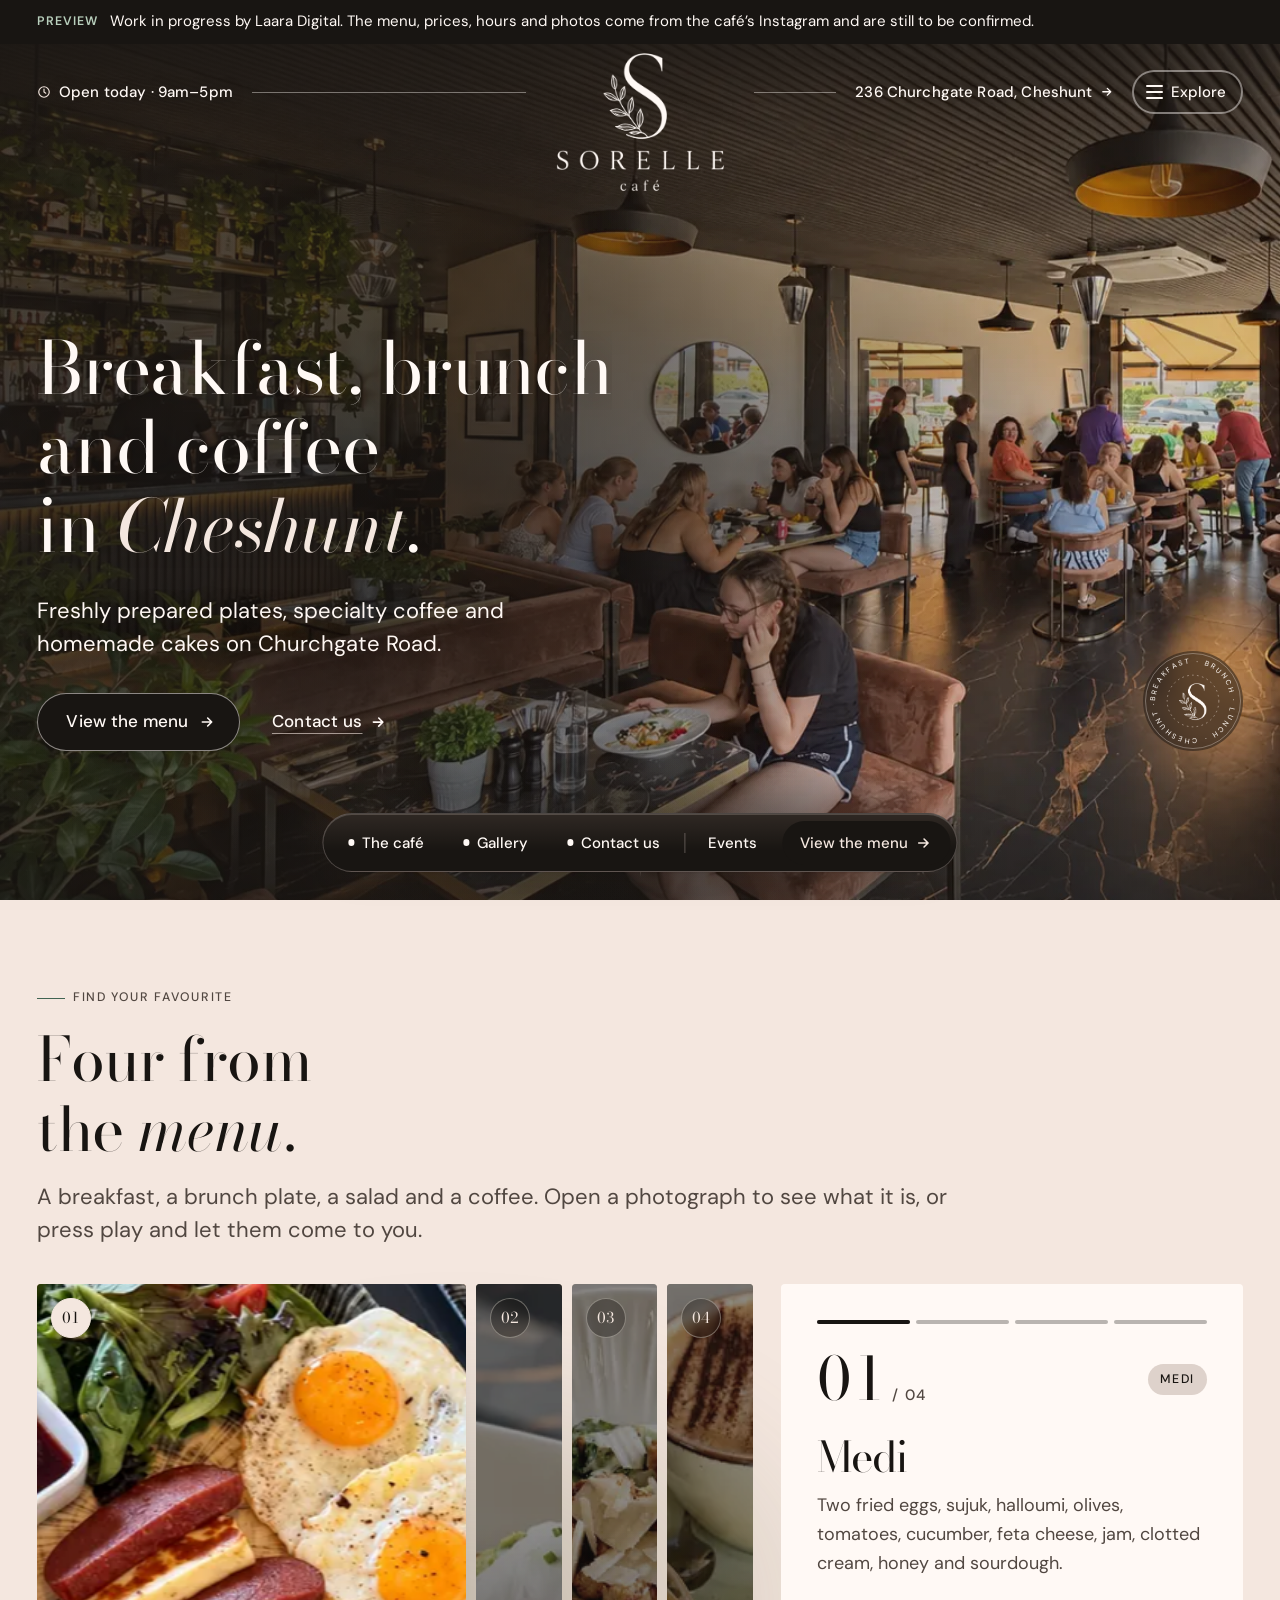
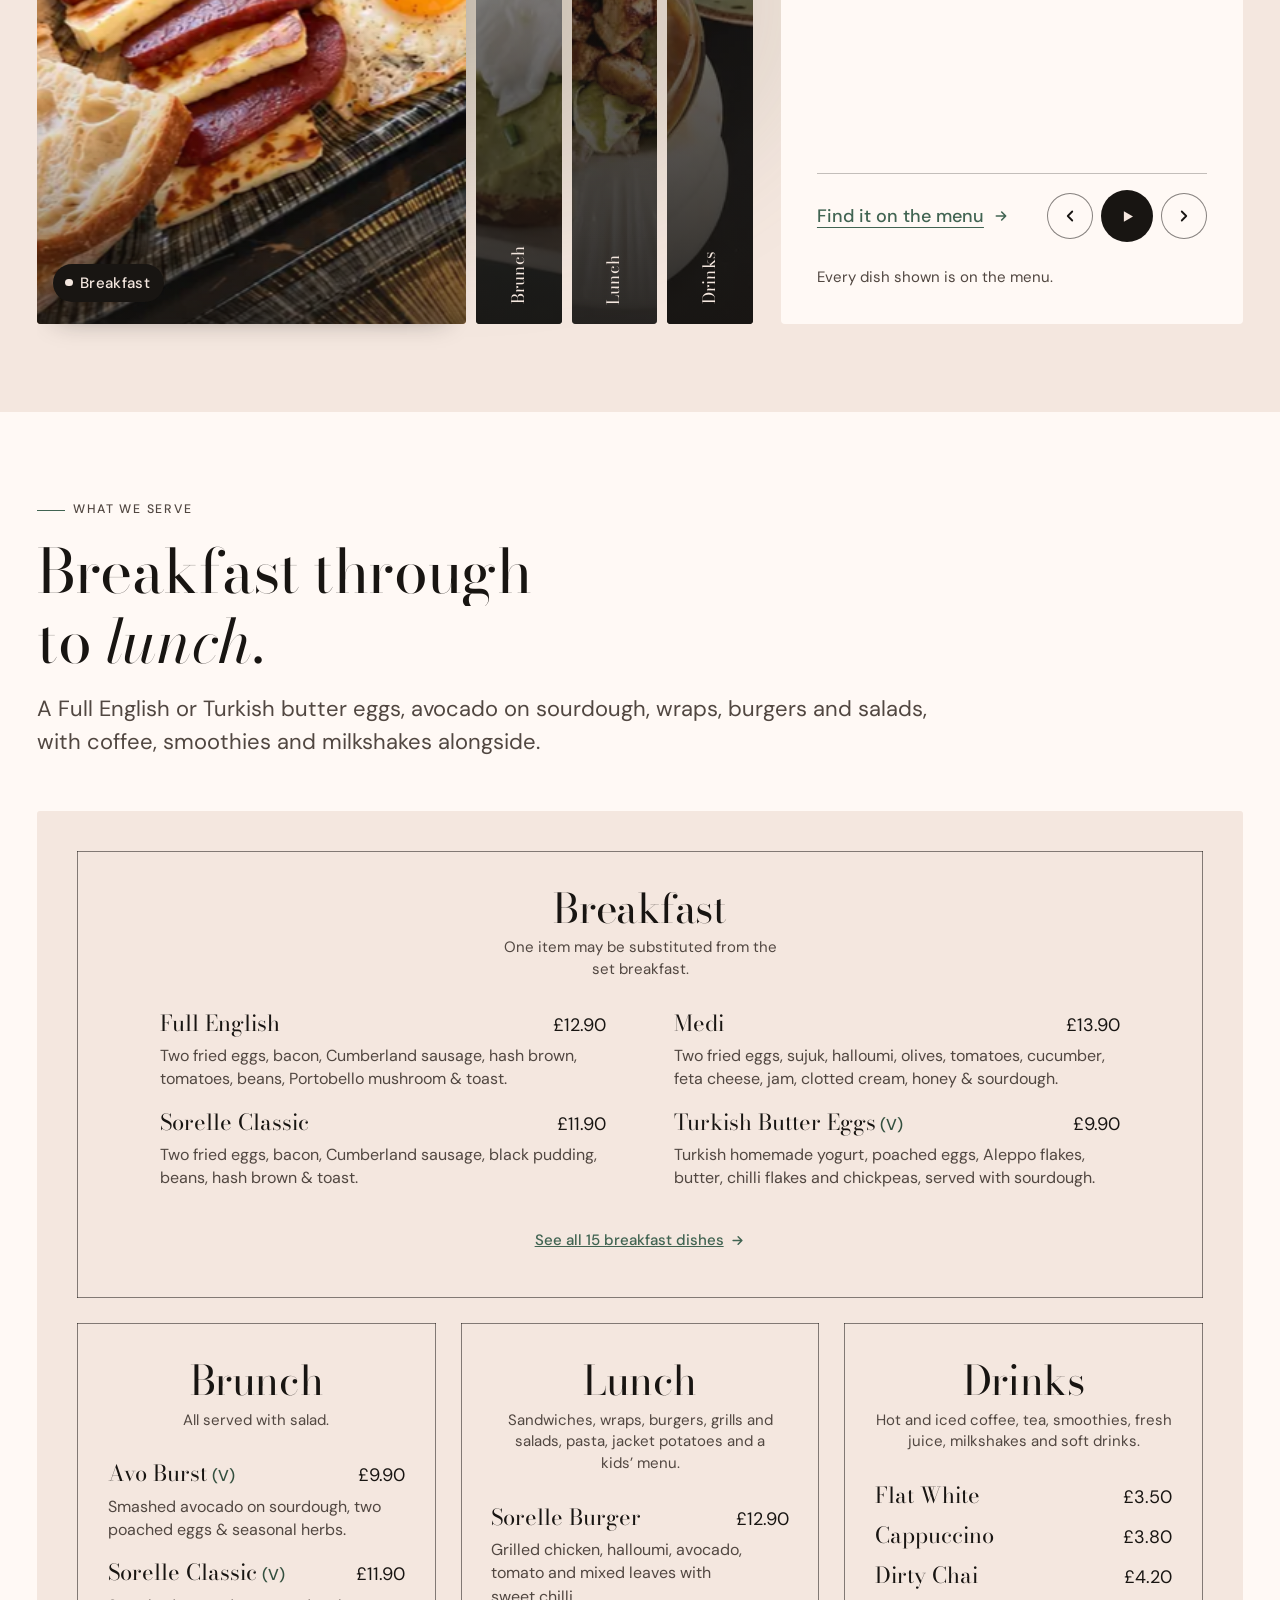
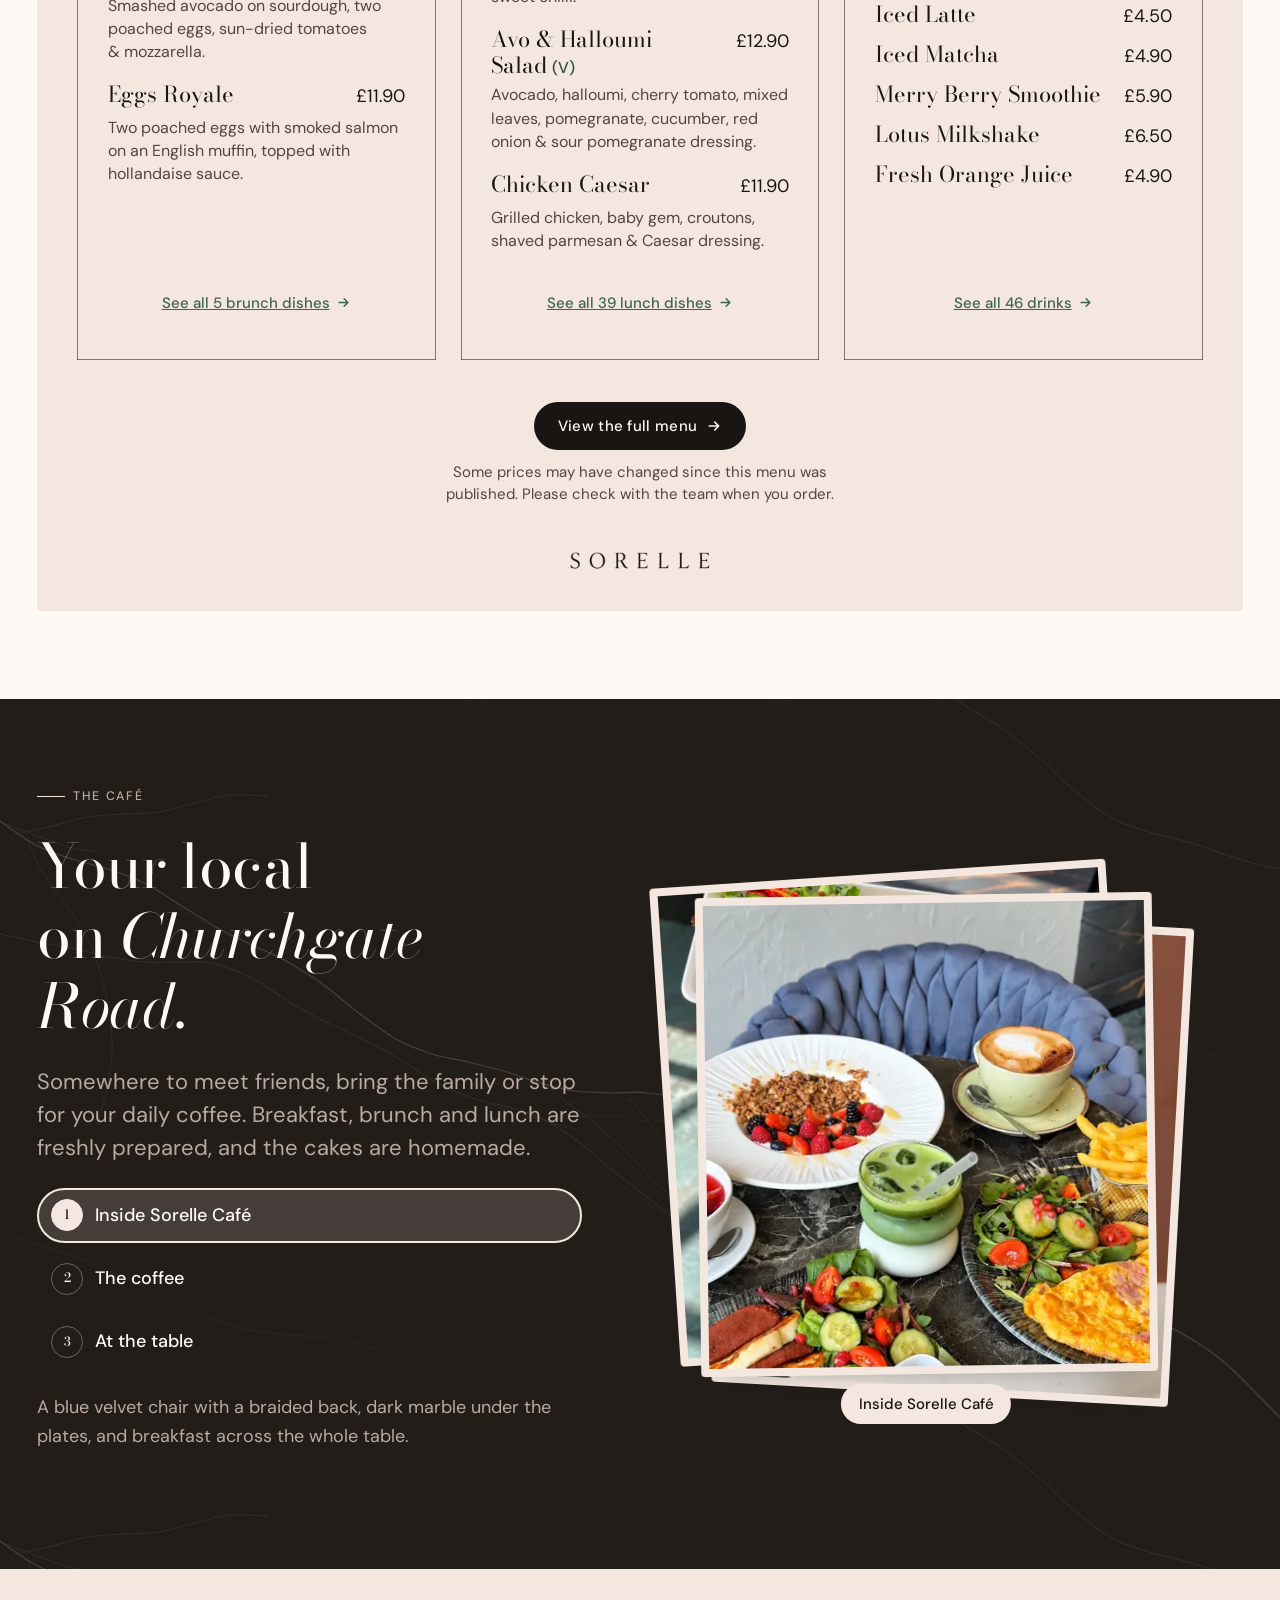
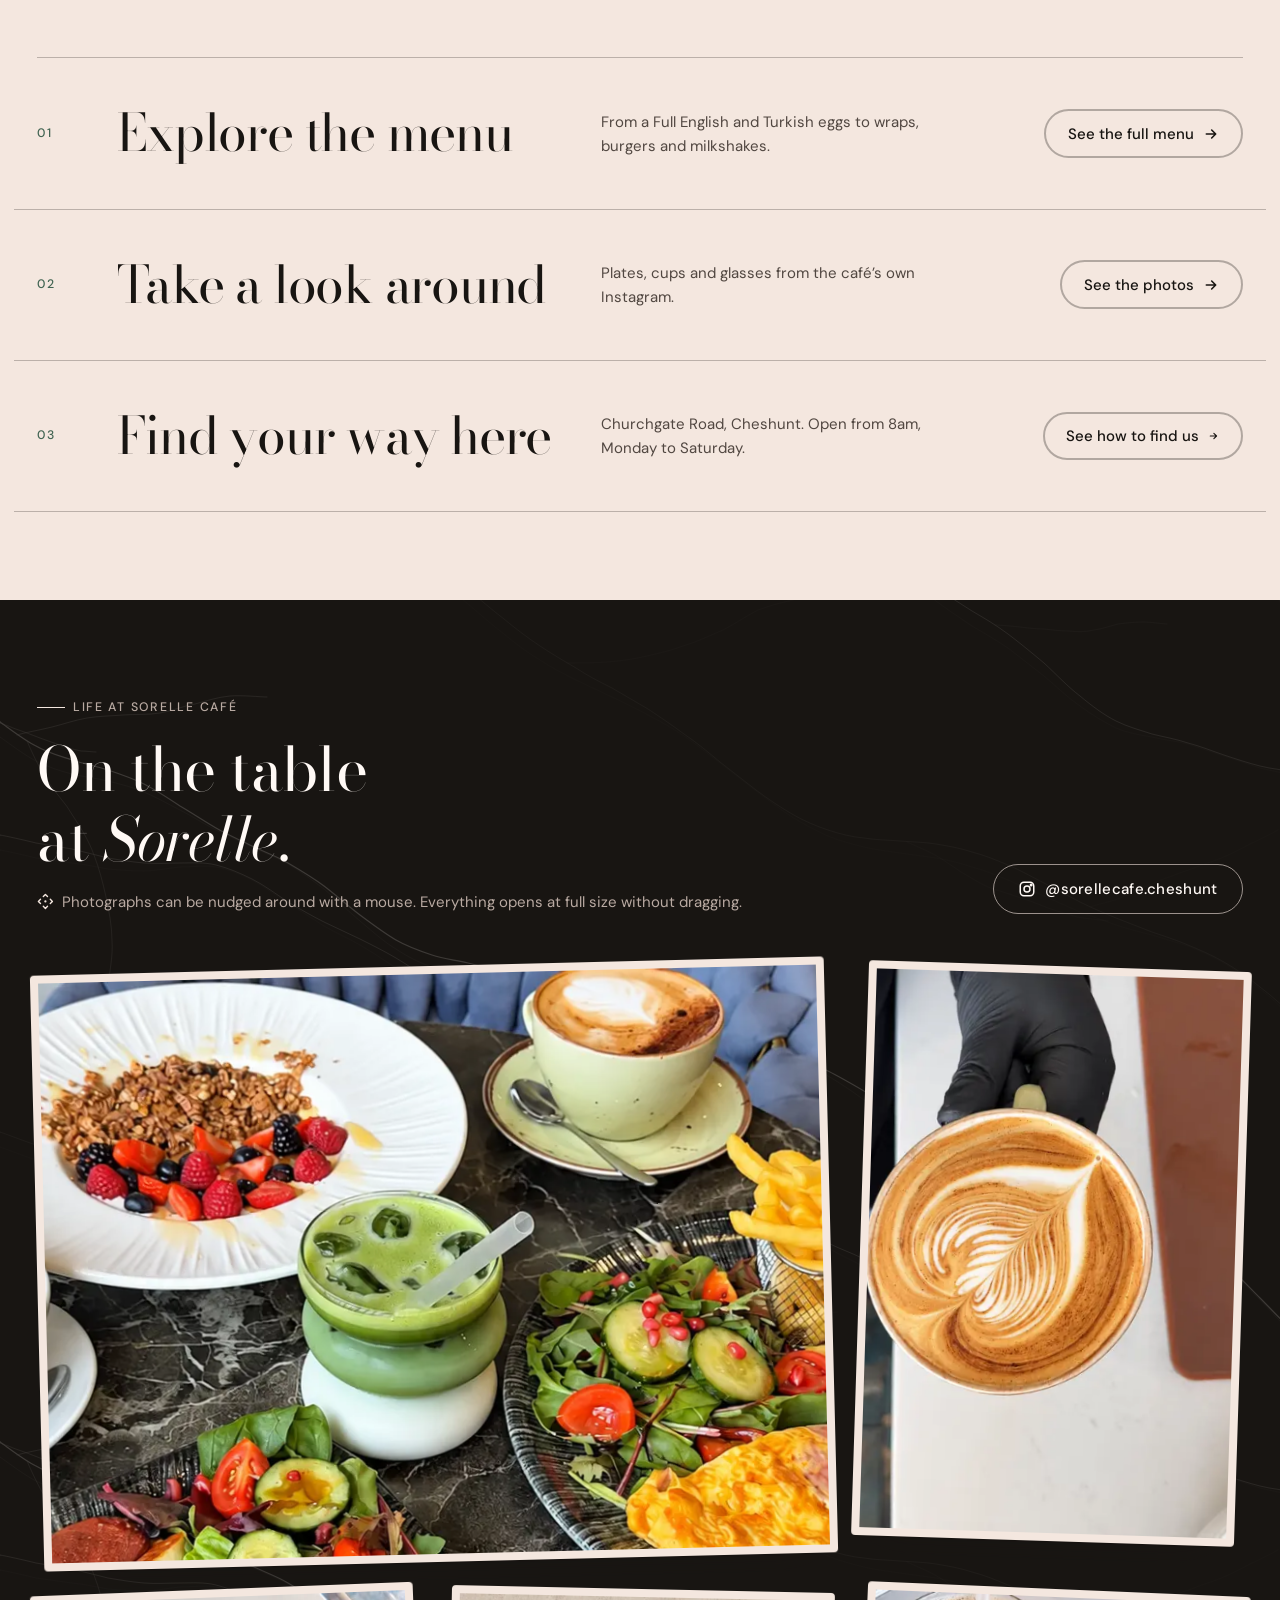
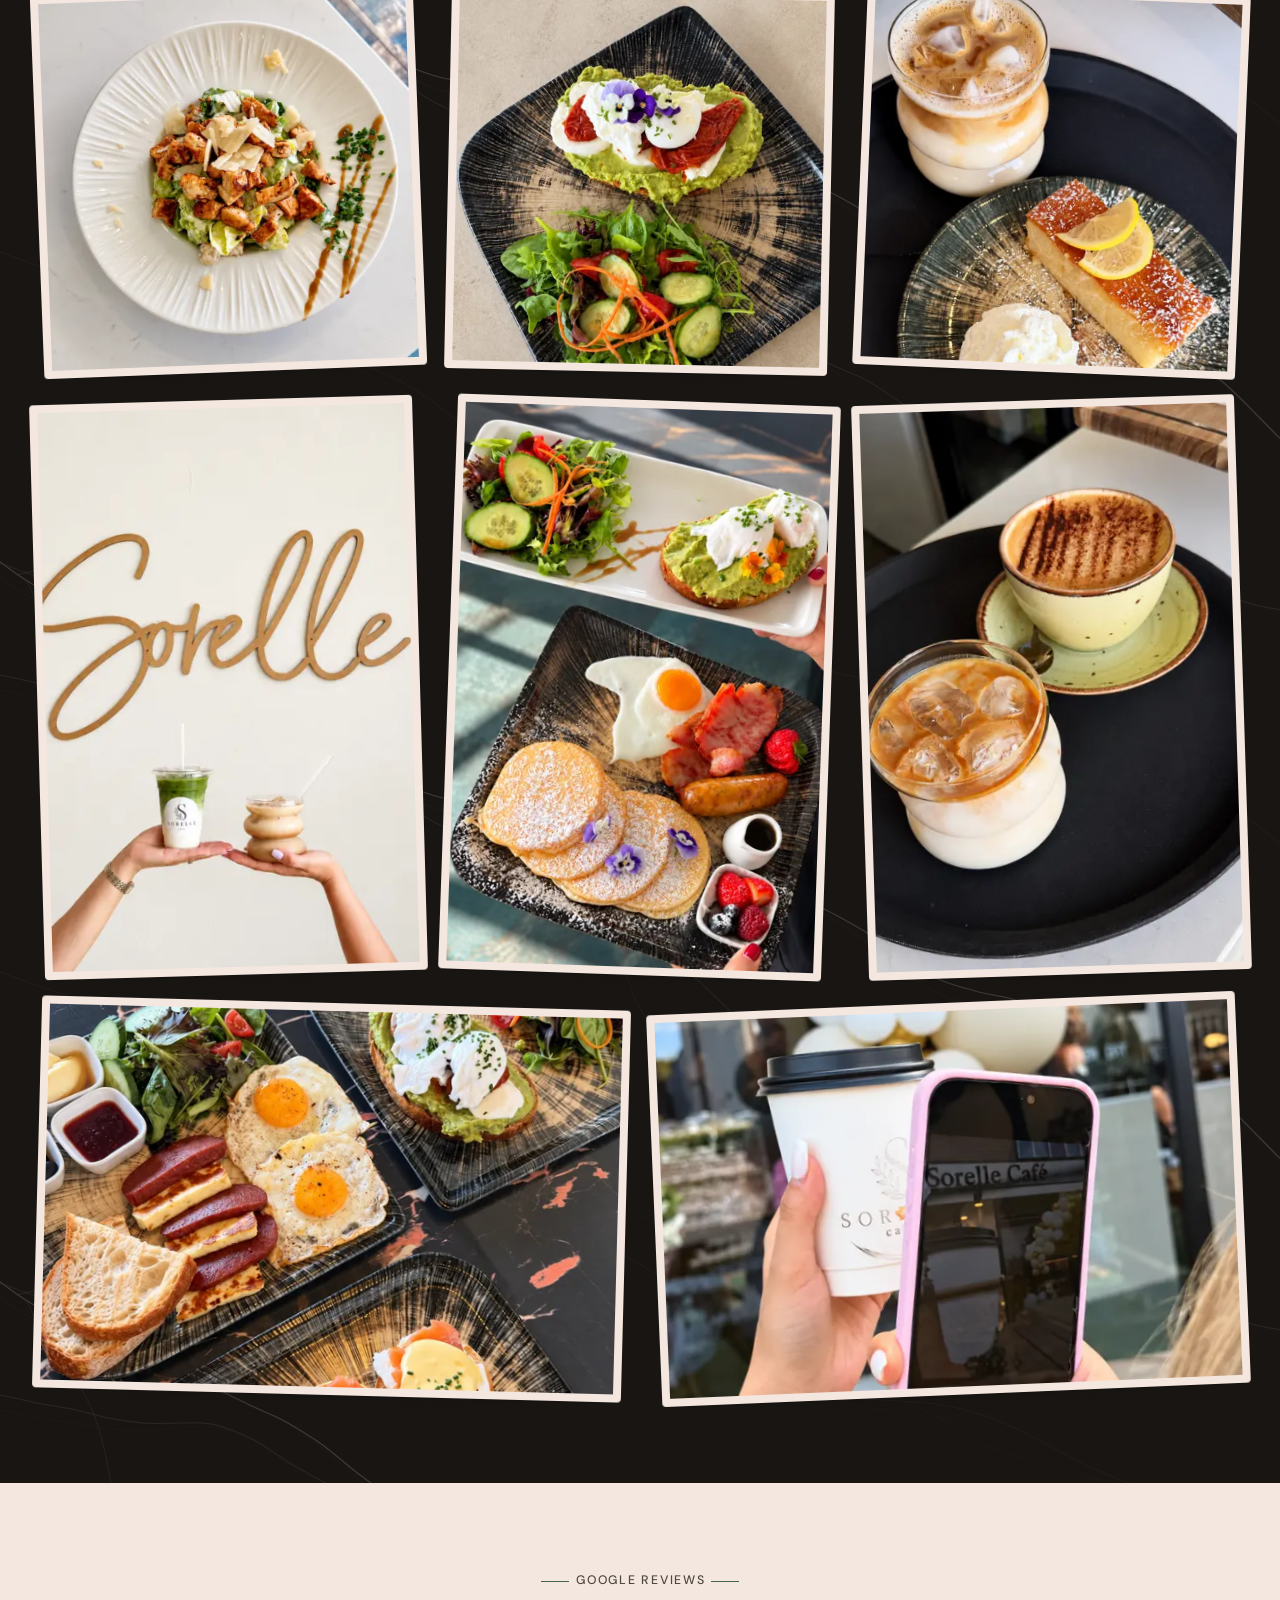
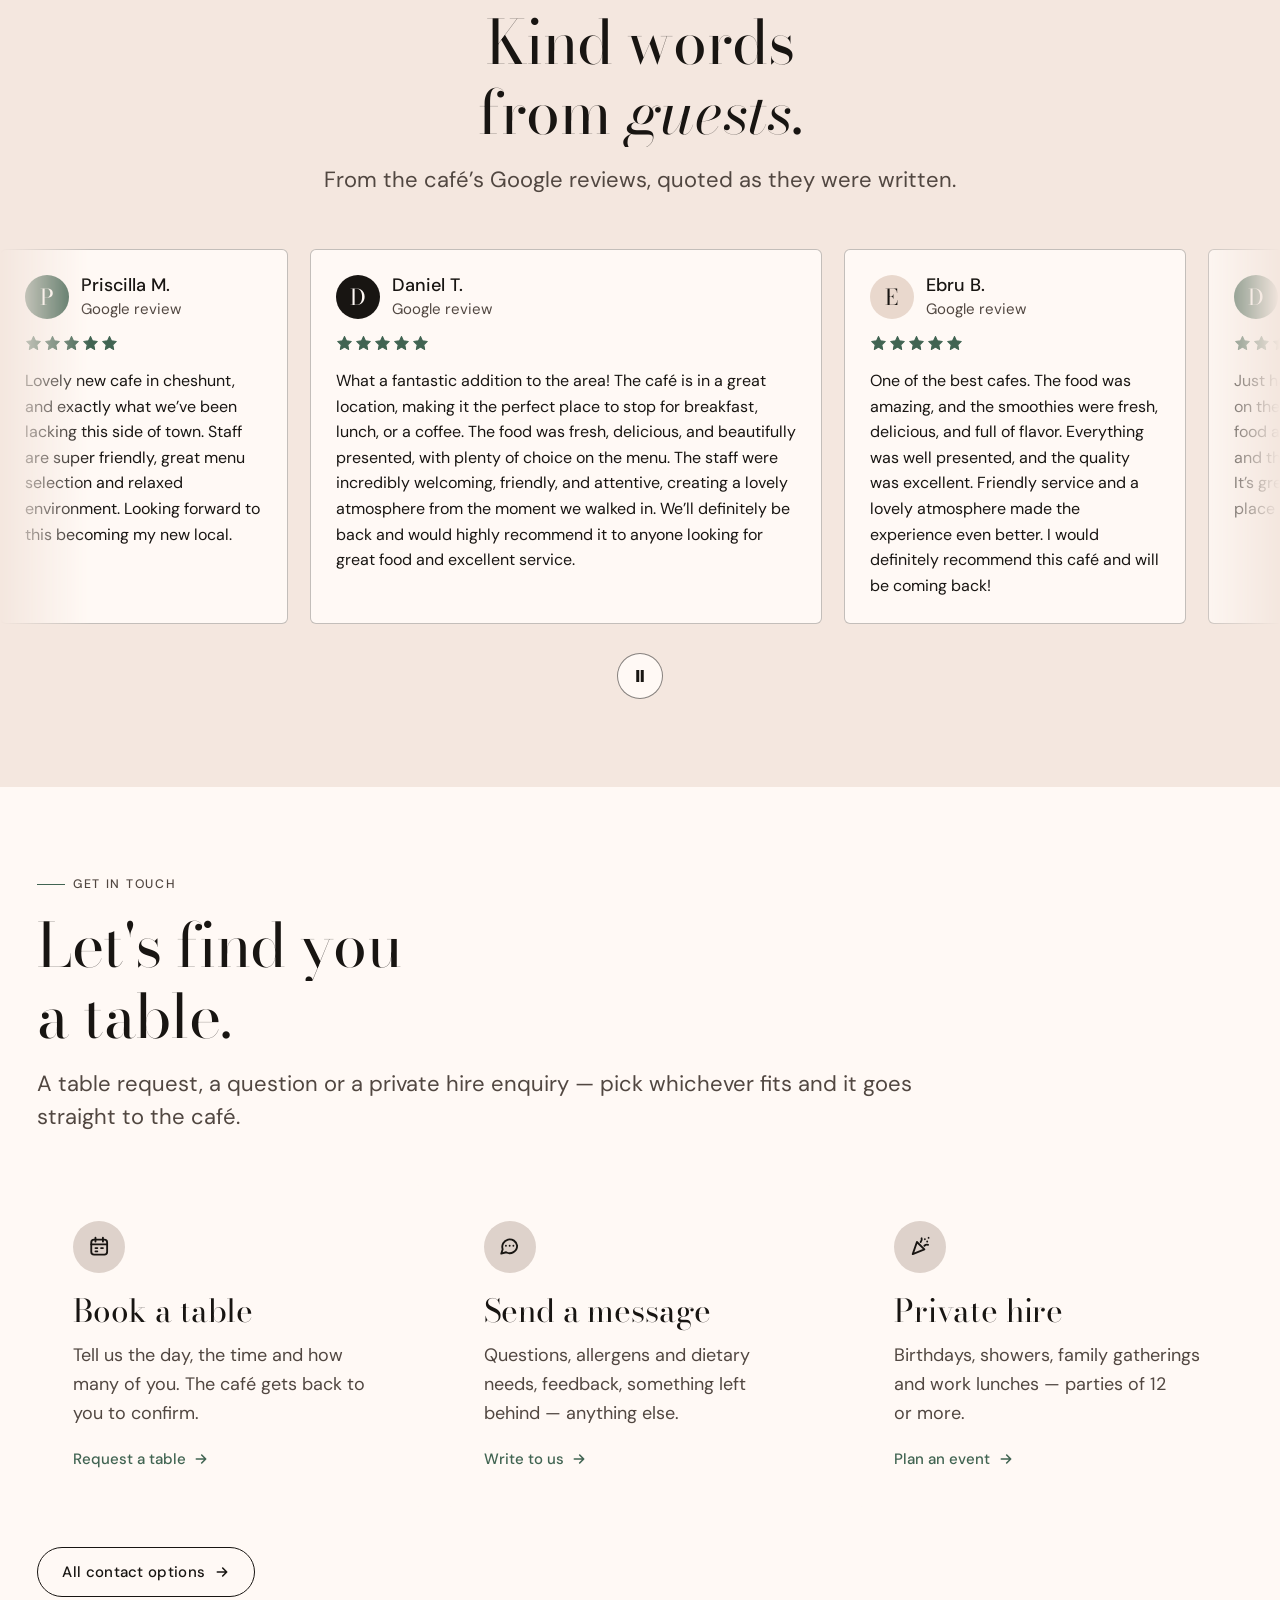
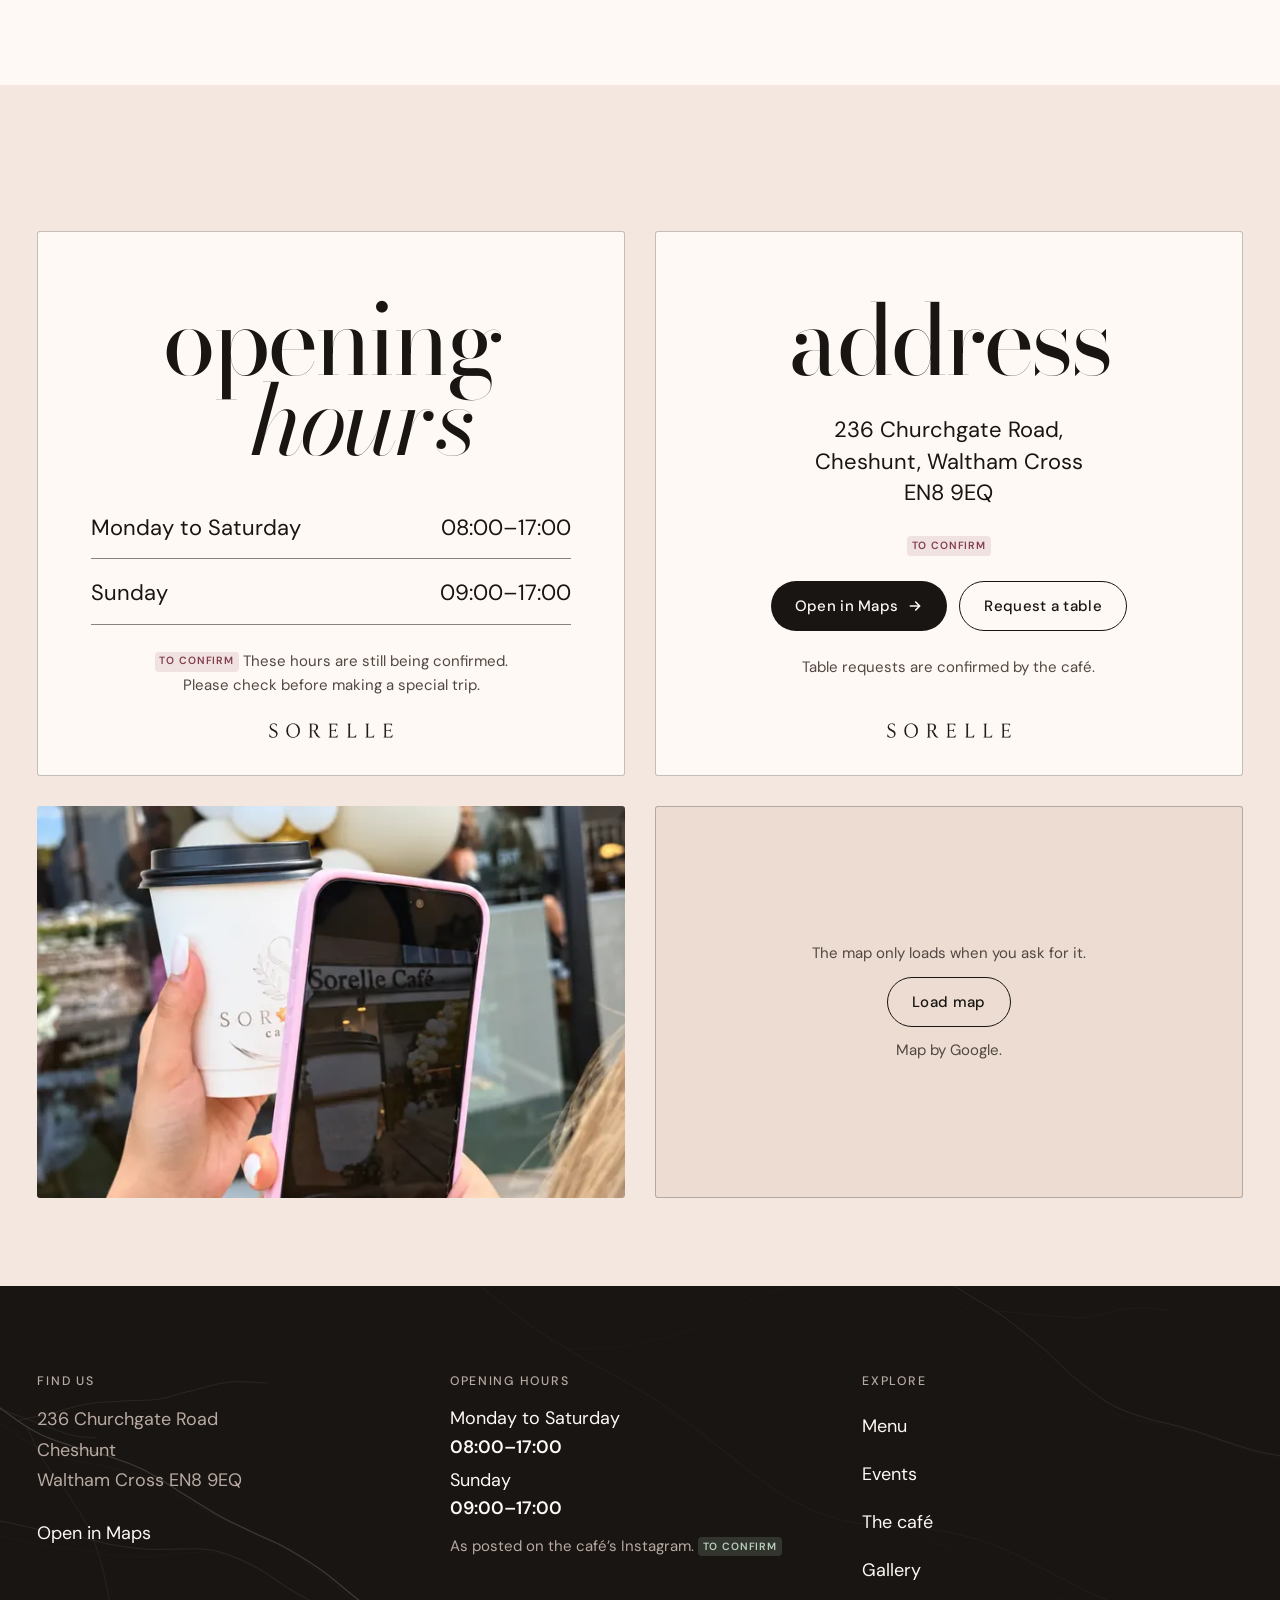
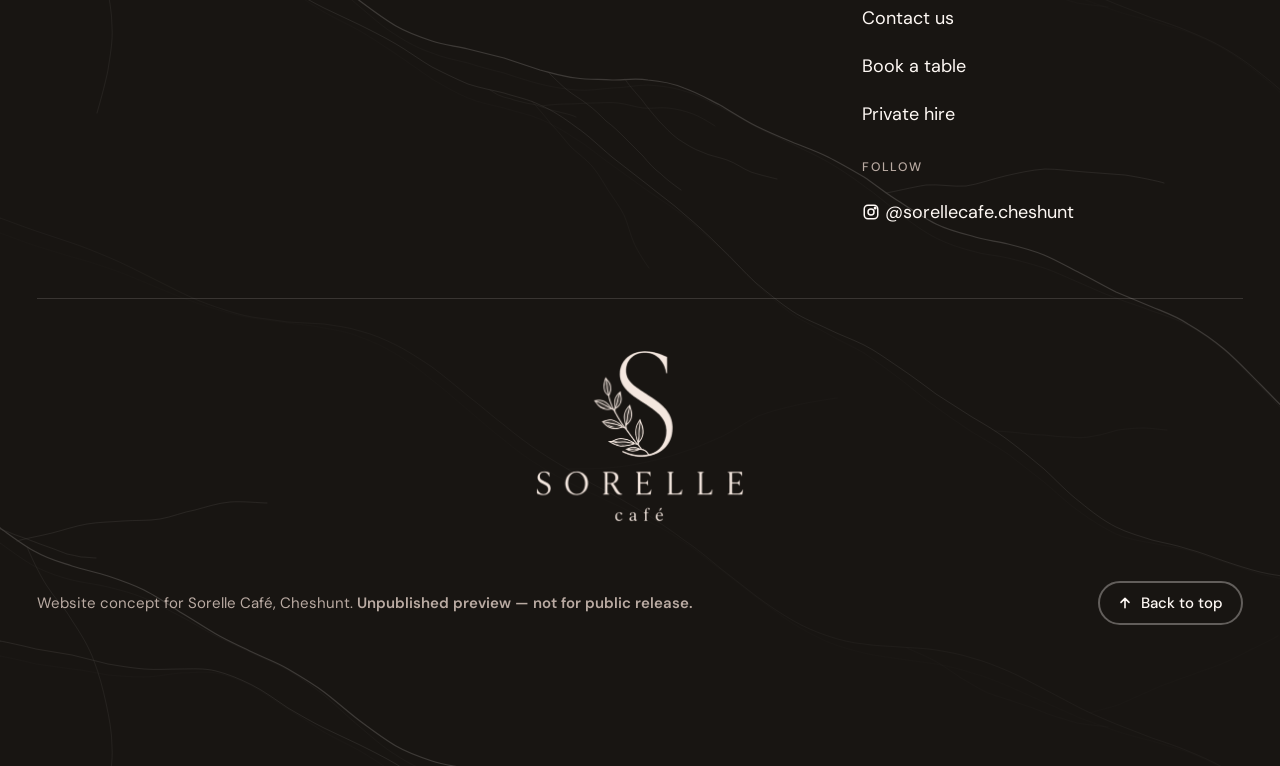
==== commit 16a608de: "Sorelle Café preview build Built from Sorellecafe@996d94f: lightbox fits laptops, preview forms say " ====
--- a/index.html
+++ b/index.html
@@ -980,8 +980,7 @@
       </button>
     </div>
     <p class="cf-preview" role="note"><strong>Preview.</strong>
-      These forms are not connected yet, so nothing is sent. Add the Web3Forms
-      Access Key in site/data/business.mjs to switch them on.</p>
+      These forms are not connected yet, so nothing is sent.</p>
     <div class="contact-tabs" role="tablist" aria-label="What would you like to do?">
       <span class="contact-tabs-thumb" aria-hidden="true"></span>
       <button class="contact-tab" type="button" role="tab"
@@ -1096,8 +1095,8 @@
         <p class="cf-foot small muted">This is a request, not a confirmed booking — the café will get back to you.</p>
       </form>
       <div class="cf-done" data-contact-done="book" tabindex="-1" hidden>
-        <span class="cf-done-mark" aria-hidden="true"><svg viewBox="0 0 24 24" fill="none" stroke="currentColor" stroke-width="2.4" stroke-linecap="round" stroke-linejoin="round" aria-hidden="true"><path d="M5 12.5l4.5 4.5L19 7.5"/></svg></span>
-        <h3 class="cf-done-title">Request sent</h3>
+        
+        <h3 class="cf-done-title">Not sent: preview only</h3>
         <p class="cf-done-text" data-done-text></p>
         <div class="cf-done-actions">
           <button class="btn" type="button" data-contact-close>Done</button>
@@ -1171,8 +1170,8 @@
         <p class="cf-foot small muted">We read every message and reply by email.</p>
       </form>
       <div class="cf-done" data-contact-done="message" tabindex="-1" hidden>
-        <span class="cf-done-mark" aria-hidden="true"><svg viewBox="0 0 24 24" fill="none" stroke="currentColor" stroke-width="2.4" stroke-linecap="round" stroke-linejoin="round" aria-hidden="true"><path d="M5 12.5l4.5 4.5L19 7.5"/></svg></span>
-        <h3 class="cf-done-title">Message sent</h3>
+        
+        <h3 class="cf-done-title">Not sent: preview only</h3>
         <p class="cf-done-text" data-done-text></p>
         <div class="cf-done-actions">
           <button class="btn" type="button" data-contact-close>Done</button>
@@ -1273,8 +1272,8 @@
         <p class="cf-foot small muted">Tell us roughly what you have in mind and the café will come back with what is possible.</p>
       </form>
       <div class="cf-done" data-contact-done="private-hire" tabindex="-1" hidden>
-        <span class="cf-done-mark" aria-hidden="true"><svg viewBox="0 0 24 24" fill="none" stroke="currentColor" stroke-width="2.4" stroke-linecap="round" stroke-linejoin="round" aria-hidden="true"><path d="M5 12.5l4.5 4.5L19 7.5"/></svg></span>
-        <h3 class="cf-done-title">Enquiry sent</h3>
+        
+        <h3 class="cf-done-title">Not sent: preview only</h3>
         <p class="cf-done-text" data-done-text></p>
         <div class="cf-done-actions">
           <button class="btn" type="button" data-contact-close>Done</button>
--- a/styles/components.css
+++ b/styles/components.css
@@ -301,8 +301,6 @@
 .menu-toggle[aria-expanded='true'] .bars i:nth-child(3) {
   transform: translateY(-6px) rotate(-45deg);
 }
-/* Only the homepage has the desktop dock; everywhere else the toggle stays. */
-@media (min-width: 64rem) { .menu-toggle:not(.menu-toggle-desktop) { display: none; } }
 
 .nav-panel {
   position: fixed;
--- a/styles/sections.css
+++ b/styles/sections.css
@@ -527,8 +527,13 @@
 }
 .lightbox .icon-btn:hover { background: var(--c-on-dark); color: var(--c-brand-deepest); }
 
+/* The stage's own track is sized from the space the dialog gives it, not from
+   the image: with an auto track the image's max-height: 100% resolved against
+   itself, and a portrait photo opened at its full 1364px, off the bottom of a
+   laptop screen and over its caption. */
 .lightbox-stage {
   display: grid;
+  grid-template: minmax(0, 1fr) / minmax(0, 1fr);
   place-items: center;
   min-height: 0;
 }
